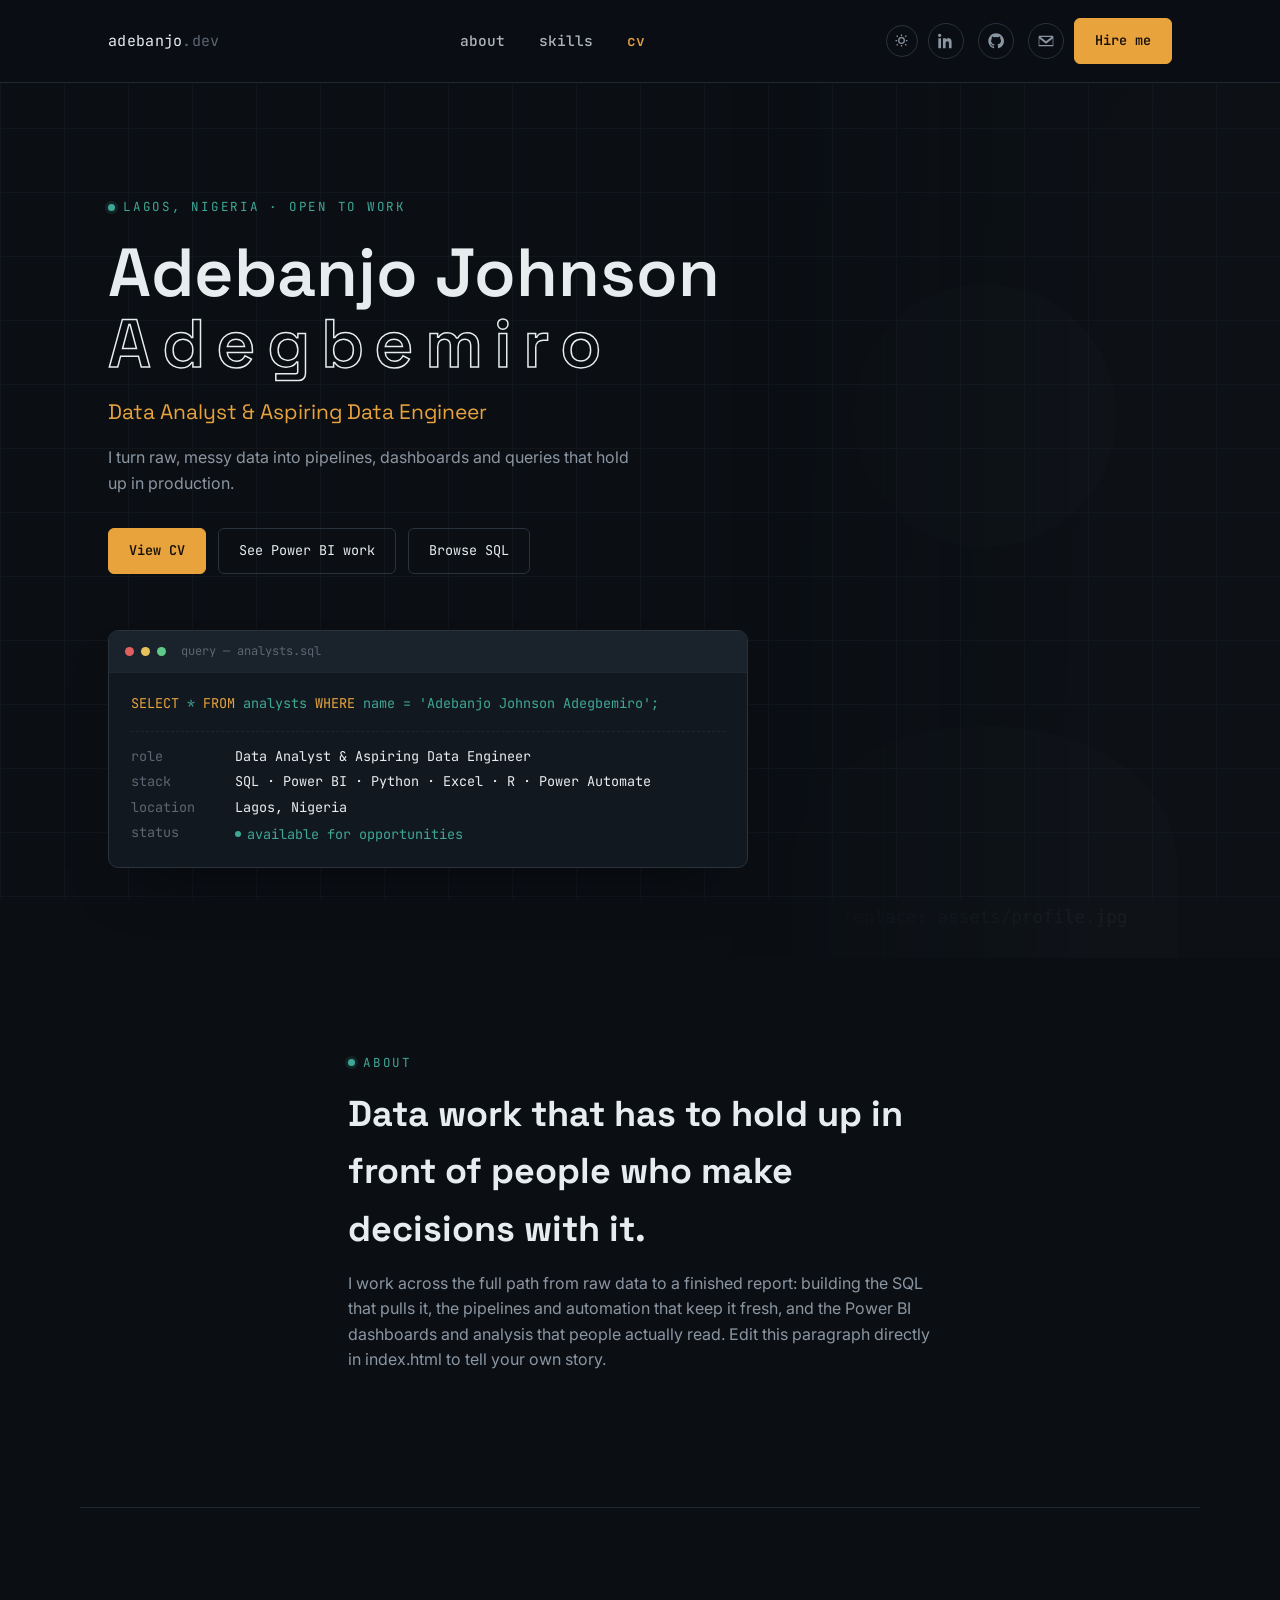
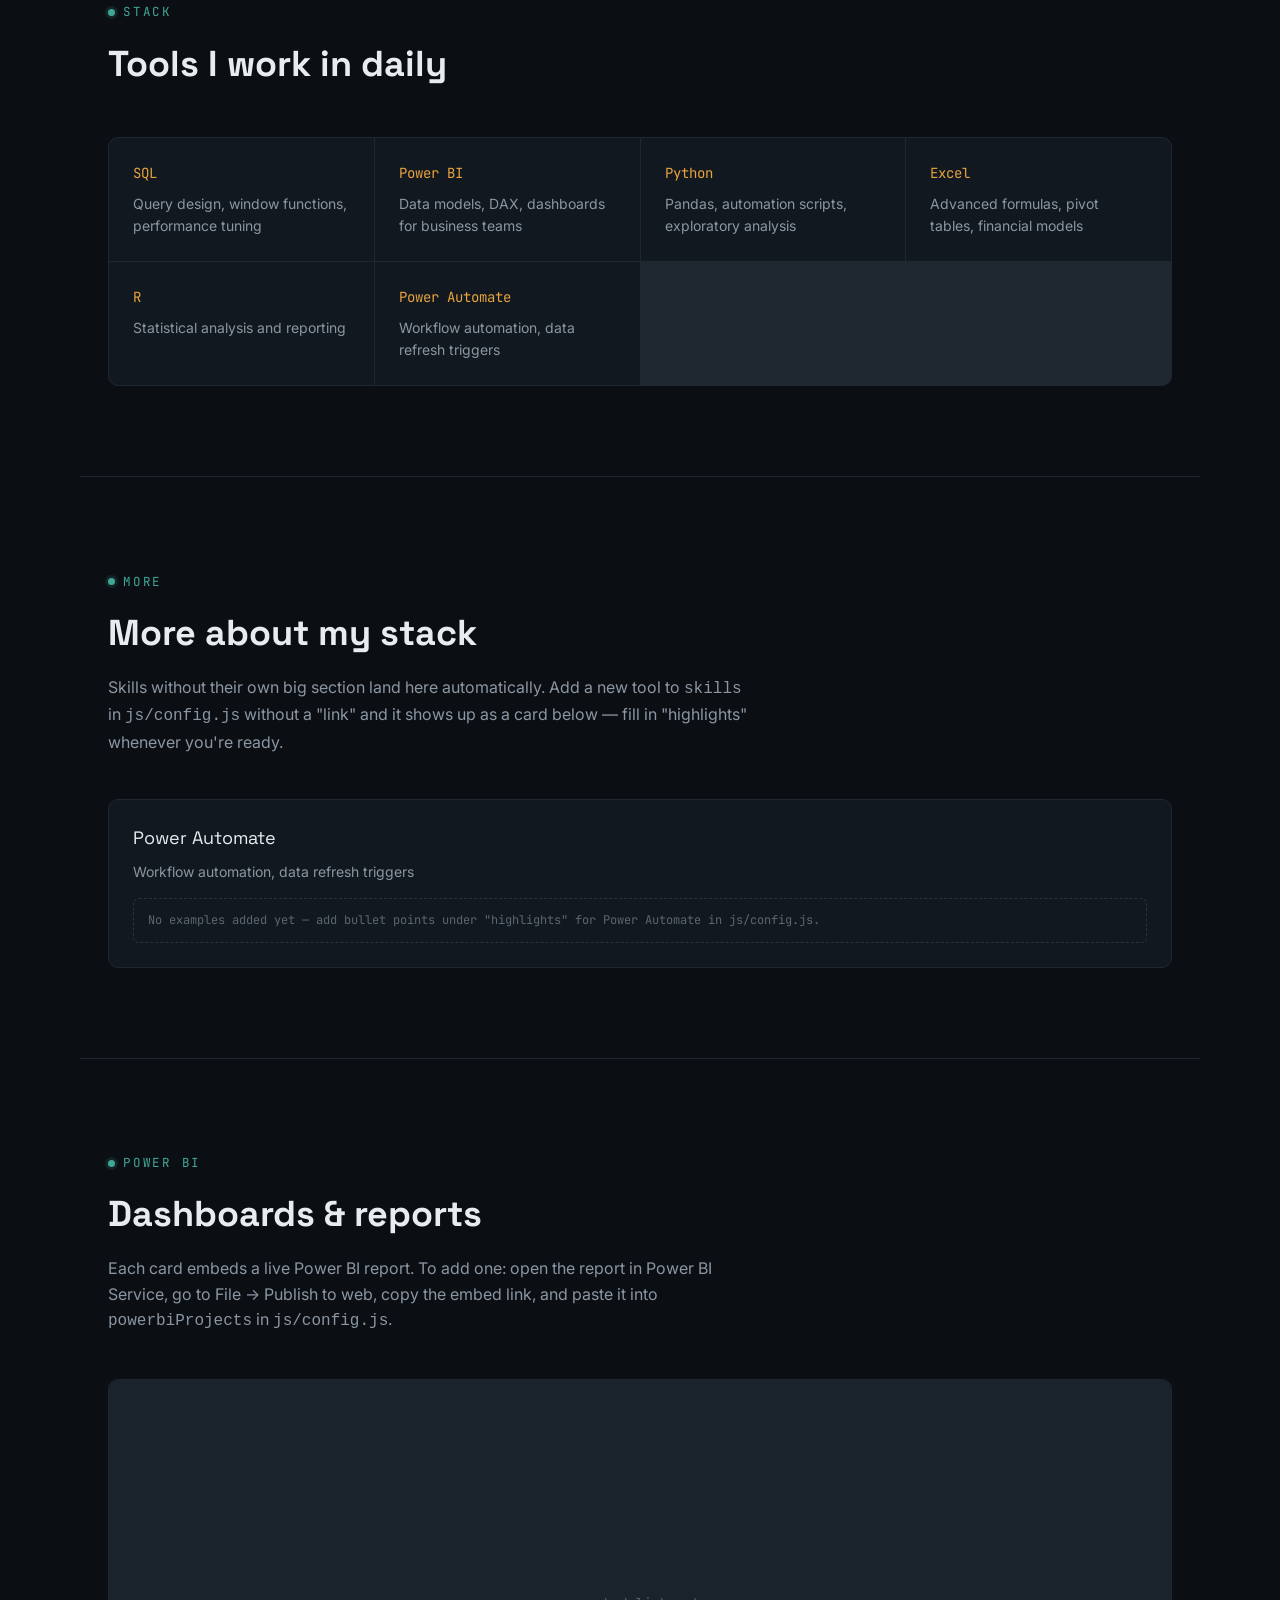
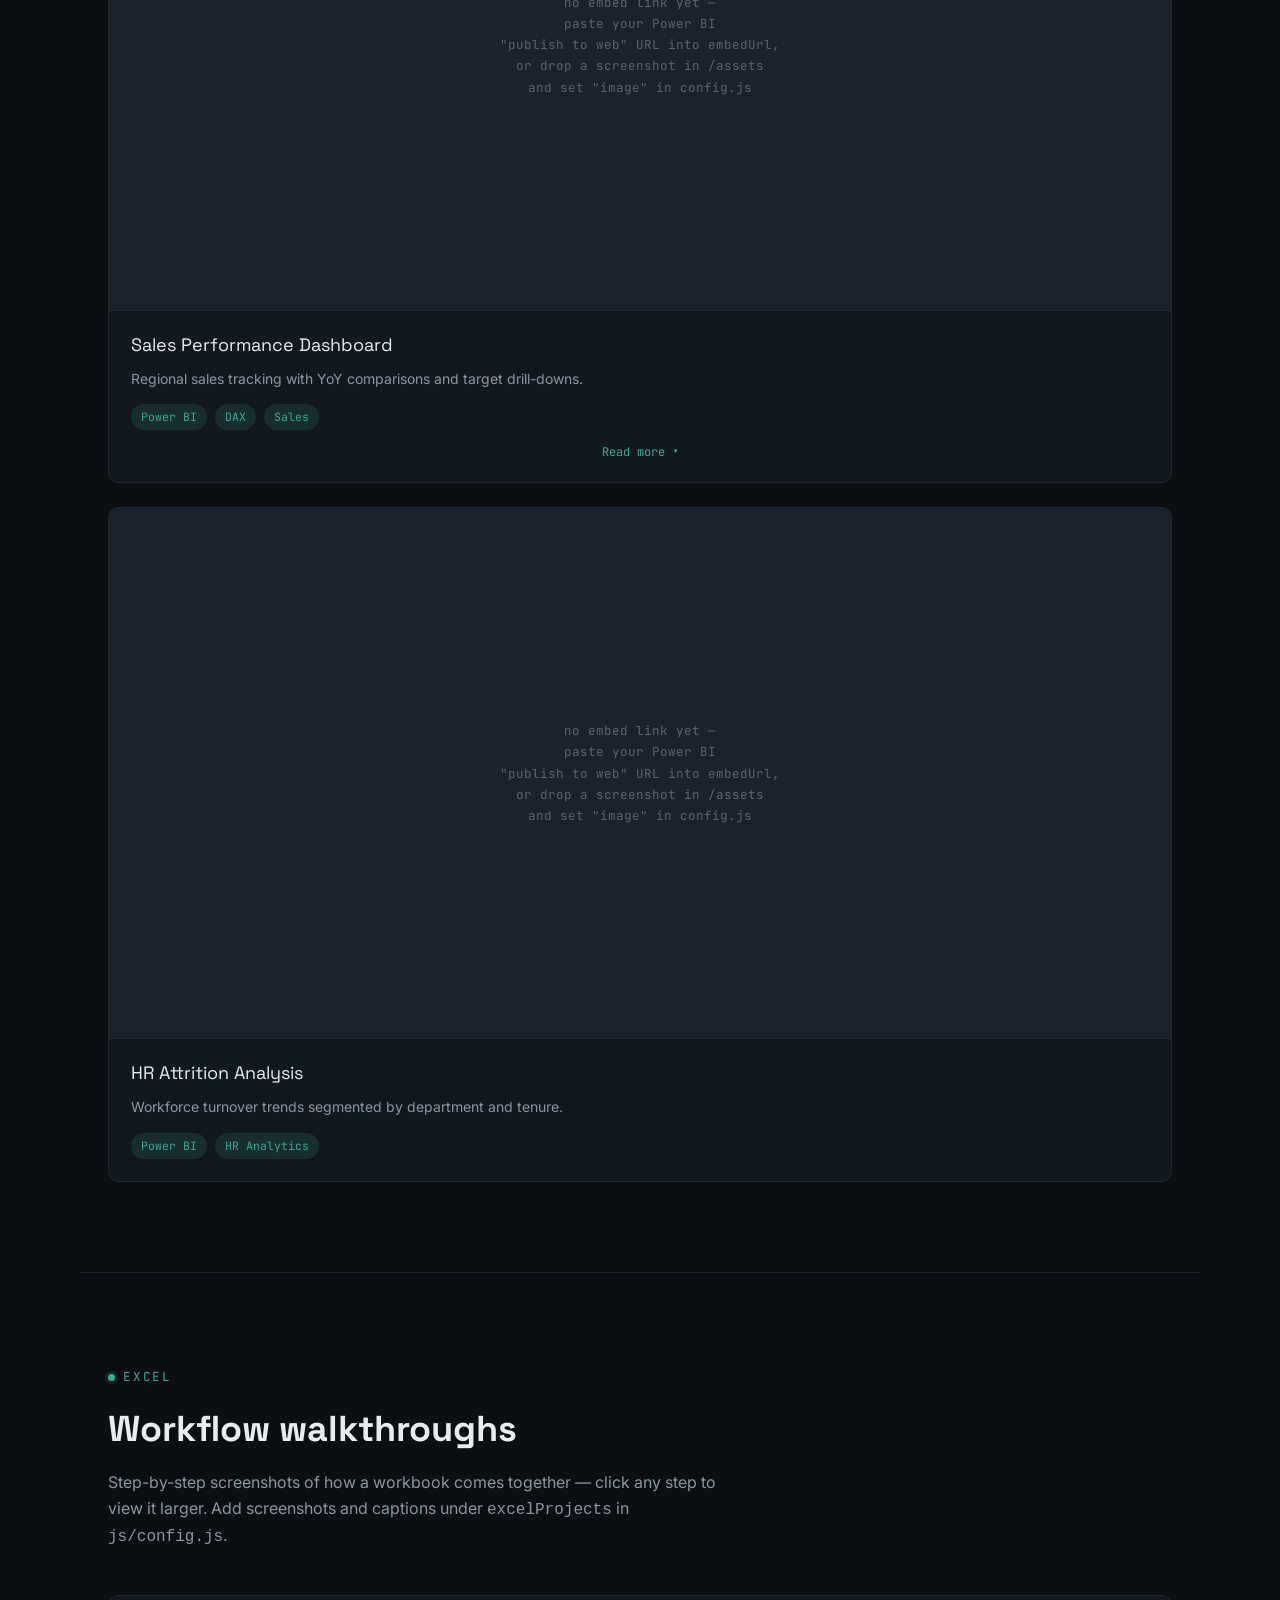
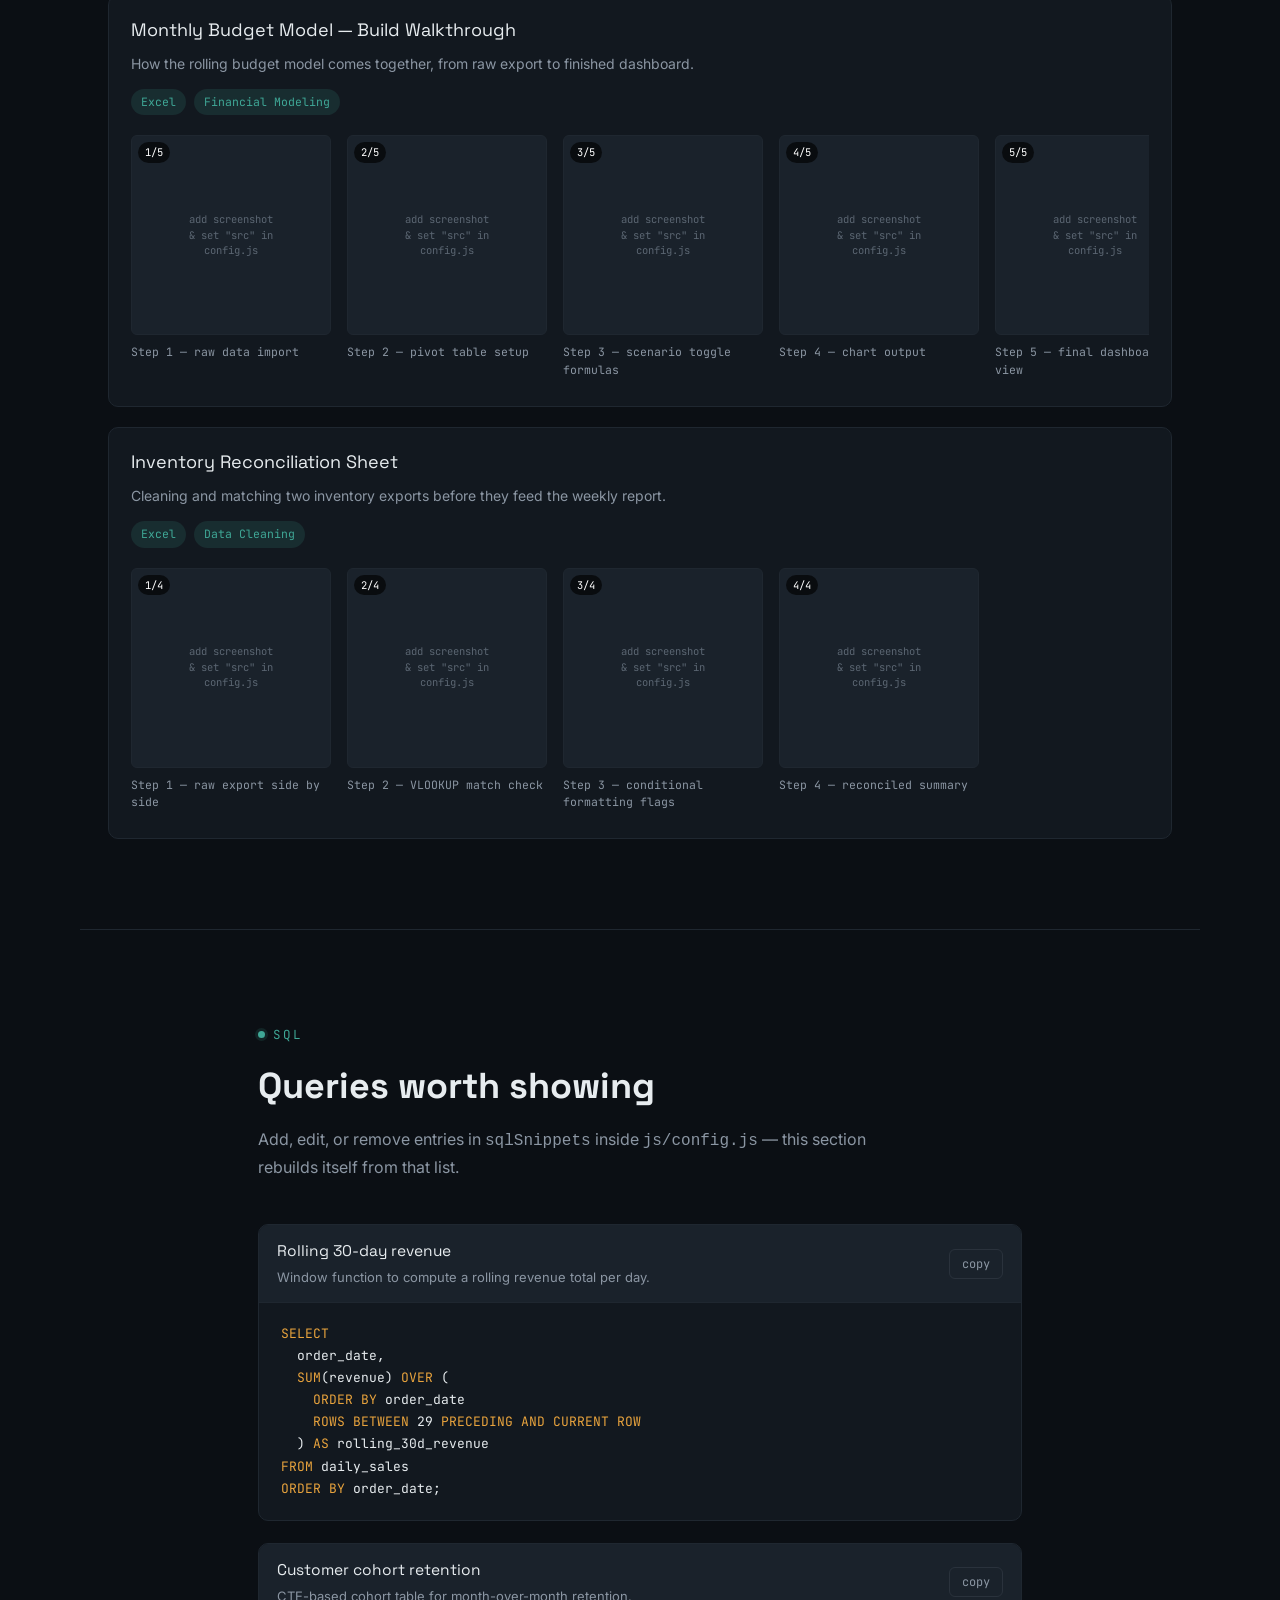
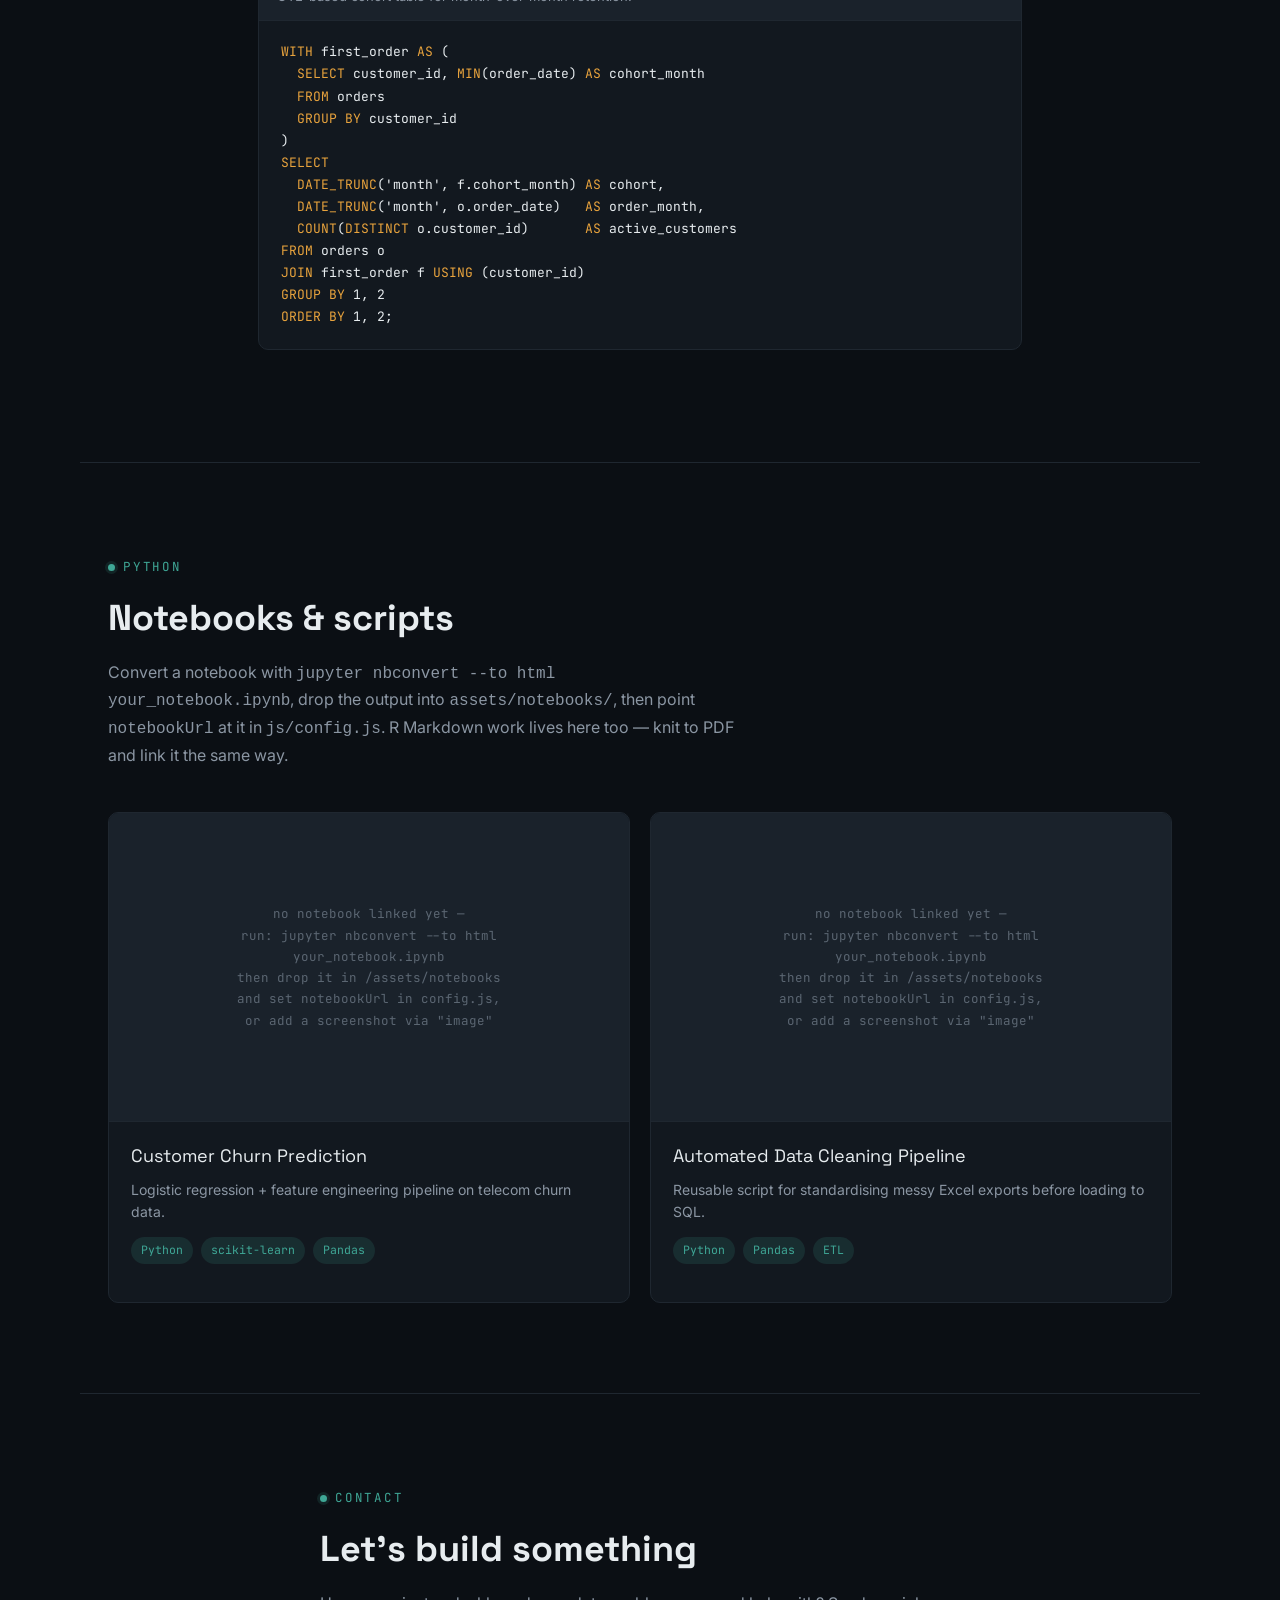
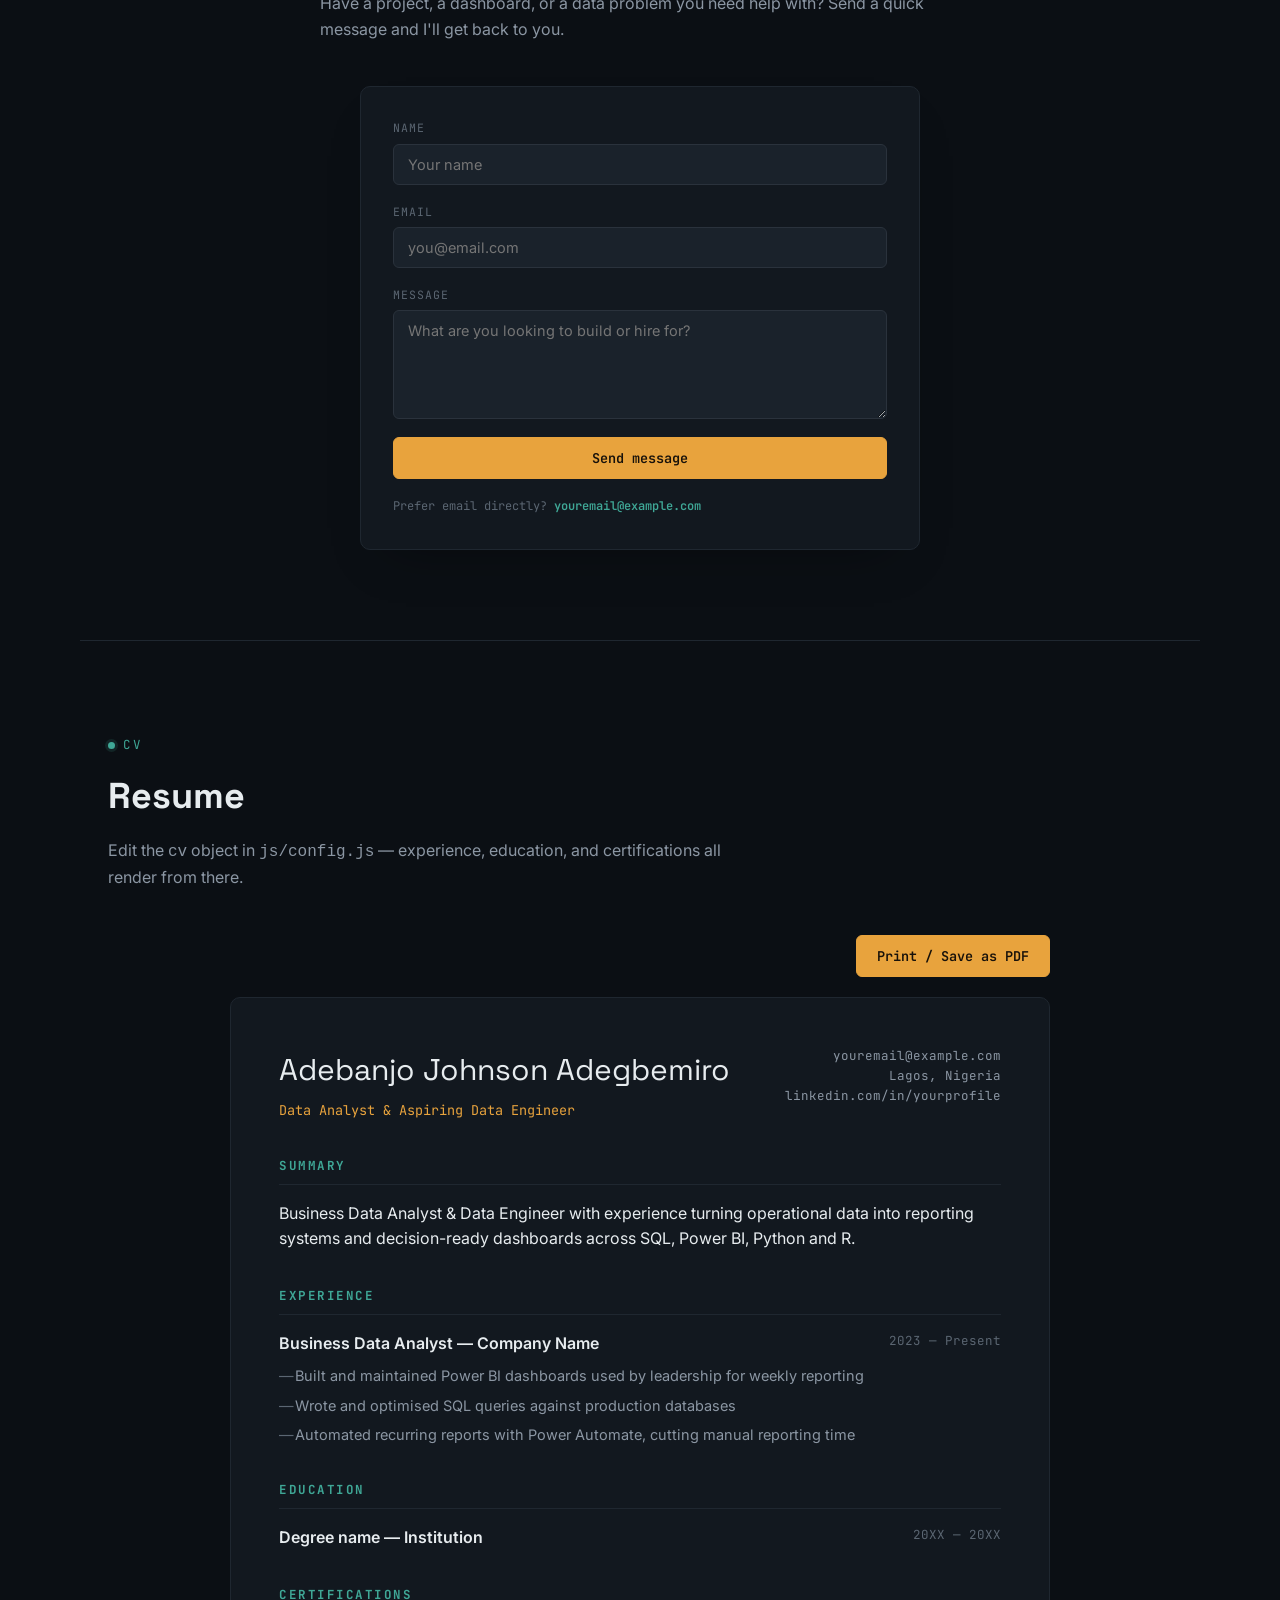
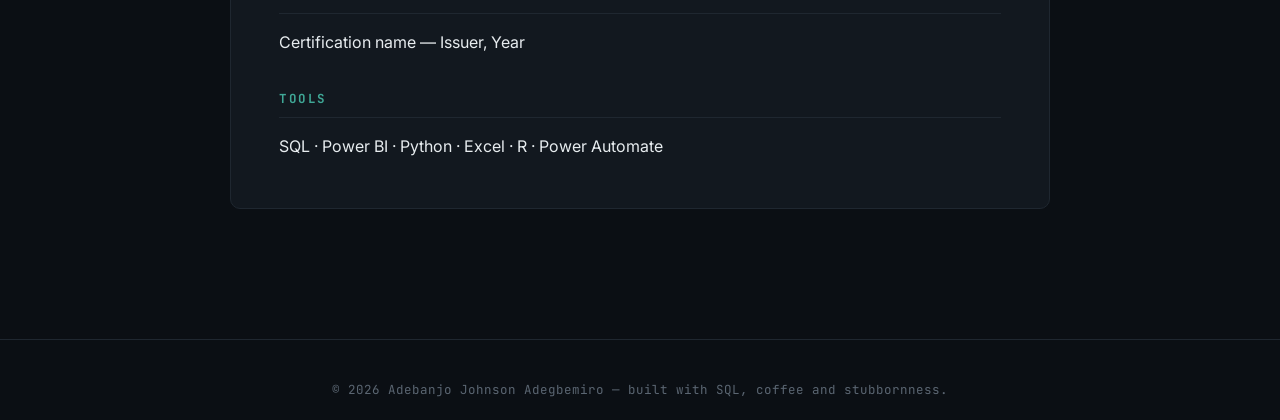
==== index.html @ d15e7c33 "Add files via upload Portfolio files for Adebanjo Johnson Adegbemiro" ====
<!DOCTYPE html>
<html lang="en">
<head>
<meta charset="UTF-8">
<meta name="viewport" content="width=device-width, initial-scale=1.0">
<title>Adebanjo Johnson Adegbemiro — Business Data Analyst & Data Engineer</title>
<link rel="icon" href="assets/favicon.svg" type="image/svg+xml">
<link rel="preconnect" href="https://fonts.googleapis.com">
<link href="https://fonts.googleapis.com/css2?family=Space+Grotesk:wght@500;600;700&family=Inter:wght@400;500;600&family=JetBrains+Mono:wght@400;500&display=swap" rel="stylesheet">
<link rel="stylesheet" href="css/style.css">
<link rel="stylesheet" href="css/print.css">
</head>
<body>

<span id="top"></span>
<header id="site-header" class="site-header"></header>

<section class="hero" id="hero-mount"></section>

<section class="section no-print" id="about">
  <div class="container section-head reveal">
    <span class="eyebrow">about</span>
    <h2 class="section-title">Data work that has to hold up in front of people who make decisions with it.</h2>
    <p class="section-desc">
      I work across the full path from raw data to a finished report: building the SQL that pulls it,
      the pipelines and automation that keep it fresh, and the Power BI dashboards and analysis
      that people actually read. Edit this paragraph directly in index.html to tell your own story.
    </p>
  </div>
</section>

<hr class="divider container no-print">

<section class="section no-print" id="skills">
  <div class="container">
    <div class="section-head reveal">
      <span class="eyebrow">stack</span>
      <h2 class="section-title">Tools I work in daily</h2>
    </div>
    <div class="skills-grid" id="skills-mount"></div>
  </div>
</section>

<hr class="divider container no-print">

<section class="section no-print" id="more-skills">
  <div class="container">
    <div class="section-head reveal">
      <span class="eyebrow">more</span>
      <h2 class="section-title">More about my stack</h2>
      <p class="section-desc">
        Skills without their own big section land here automatically. Add a new tool to
        <code>skills</code> in <code>js/config.js</code> without a "link" and it shows up as a card
        below — fill in "highlights" whenever you're ready.
      </p>
    </div>
    <div class="skill-detail-grid" id="more-skills-mount"></div>
  </div>
</section>

<hr class="divider container no-print">

<section class="section no-print" id="powerbi">
  <div class="container">
    <div class="section-head reveal">
      <span class="eyebrow">power bi</span>
      <h2 class="section-title">Dashboards &amp; reports</h2>
      <p class="section-desc">
        Each card embeds a live Power BI report. To add one: open the report in Power BI Service,
        go to File → Publish to web, copy the embed link, and paste it into <code>powerbiProjects</code>
        in <code>js/config.js</code>.
      </p>
    </div>
    <div class="stack-grid" id="powerbi-mount"></div>
  </div>
</section>

<hr class="divider container no-print">

<section class="section no-print" id="excel">
  <div class="container">
    <div class="section-head reveal">
      <span class="eyebrow">excel</span>
      <h2 class="section-title">Workflow walkthroughs</h2>
      <p class="section-desc">
        Step-by-step screenshots of how a workbook comes together — click any step to view it larger.
        Add screenshots and captions under <code>excelProjects</code> in <code>js/config.js</code>.
      </p>
    </div>
    <div class="workflow-list" id="excel-mount"></div>
  </div>
</section>

<hr class="divider container no-print">

<section class="section no-print" id="sql">
  <div class="container" style="max-width:820px">
    <div class="section-head reveal">
      <span class="eyebrow">sql</span>
      <h2 class="section-title">Queries worth showing</h2>
      <p class="section-desc">
        Add, edit, or remove entries in <code>sqlSnippets</code> inside <code>js/config.js</code> —
        this section rebuilds itself from that list.
      </p>
    </div>
    <div id="sql-mount"></div>
  </div>
</section>

<hr class="divider container no-print">

<section class="section no-print" id="python">
  <div class="container">
    <div class="section-head reveal">
      <span class="eyebrow">python</span>
      <h2 class="section-title">Notebooks &amp; scripts</h2>
      <p class="section-desc">
        Convert a notebook with <code>jupyter nbconvert --to html your_notebook.ipynb</code>, drop the
        output into <code>assets/notebooks/</code>, then point <code>notebookUrl</code> at it in
        <code>js/config.js</code>. R Markdown work lives here too — knit to PDF and link it the same way.
      </p>
    </div>
    <div class="card-grid" id="python-mount"></div>
  </div>
</section>

<hr class="divider container no-print">

<section class="section no-print" id="contact">
  <div class="container">
    <div class="section-head reveal">
      <span class="eyebrow">contact</span>
      <h2 class="section-title" id="contact-heading"></h2>
      <p class="section-desc" id="contact-blurb"></p>
    </div>
    <form class="contact-card reveal" id="contact-form">
      <div class="contact-field">
        <label for="cf-name">Name</label>
        <input id="cf-name" name="name" type="text" placeholder="Your name" required>
      </div>
      <div class="contact-field">
        <label for="cf-email">Email</label>
        <input id="cf-email" name="email" type="email" placeholder="you@email.com" required>
      </div>
      <div class="contact-field">
        <label for="cf-message">Message</label>
        <textarea id="cf-message" name="message" rows="5" placeholder="What are you looking to build or hire for?" required></textarea>
      </div>
      <button type="submit" class="btn btn-primary">Send message</button>
      <p class="contact-note" id="contact-note"></p>
    </form>
  </div>
</section>

<hr class="divider container no-print">

<section class="section" id="cv">
  <div class="container">
    <div class="section-head reveal no-print">
      <span class="eyebrow">cv</span>
      <h2 class="section-title">Resume</h2>
      <p class="section-desc">
        Edit the <code>cv</code> object in <code>js/config.js</code> — experience, education, and
        certifications all render from there.
      </p>
    </div>
    <div class="print-bar no-print">
      <button class="btn btn-primary" onclick="window.print()">Print / Save as PDF</button>
    </div>
    <div class="cv-sheet" id="cv-mount"></div>
  </div>
</section>

<footer id="site-footer" class="site-footer"></footer>

<div class="lightbox" id="lightbox">
  <button class="lightbox-btn lightbox-close" id="lightbox-close" aria-label="Close">✕</button>
  <img id="lightbox-img" src="" alt="">
  <iframe id="lightbox-frame" title="Enlarged view"></iframe>
  <p class="lightbox-caption" id="lightbox-caption"></p>
  <div class="lightbox-controls" id="lightbox-controls">
    <button class="lightbox-btn" id="lightbox-prev" aria-label="Previous">‹</button>
    <button class="lightbox-btn" id="lightbox-next" aria-label="Next">›</button>
  </div>
</div>

<script src="js/config.js"></script>
<script src="js/main.js"></script>
</body>
</html>
---- css/style.css ----
/* ==========================================================
   DESIGN TOKENS — dark terminal / query console theme
   ========================================================== */
:root {
  --bg:            #0B0F14;
  --bg-panel:      #12181F;
  --bg-panel-2:    #1A222B;
  --border:        #2A323C;
  --border-soft:   #1F2730;

  --text:          #E7ECEF;
  --text-muted:    #8B96A3;
  --text-dim:      #5B6672;

  --amber:         #E8A33D;
  --amber-dim:     rgba(232, 163, 61, 0.14);
  --teal:          #3FA796;
  --teal-dim:      rgba(63, 167, 150, 0.14);

  --header-bg:         rgba(11, 15, 20, 0.85);
  --hero-photo-opacity: 0.16;
  --grid-opacity:       0.35;
  --on-amber:           #17110A;

  --font-display:  'Space Grotesk', 'Inter', sans-serif;
  --font-body:     'Inter', sans-serif;
  --font-mono:     'JetBrains Mono', ui-monospace, monospace;

  --radius:        10px;
  --radius-sm:     6px;
  --max-width:     1120px;
}

/* light variant — toggled via the nav sun/moon button */
:root[data-theme="light"] {
  --bg:            #F7F5F0;
  --bg-panel:      #FFFFFF;
  --bg-panel-2:    #EDE9E0;
  --border:        #DED8C9;
  --border-soft:   #E9E4D7;

  --text:          #1B1F24;
  --text-muted:    #5B6672;
  --text-dim:      #8B93A0;

  --amber:         #B4711A;
  --amber-dim:     rgba(180, 113, 26, 0.12);
  --teal:          #1E7566;
  --teal-dim:      rgba(30, 117, 102, 0.12);

  --header-bg:         rgba(247, 245, 240, 0.88);
  --hero-photo-opacity: 0.10;
  --grid-opacity:       0.55;
  --on-amber:           #FFFFFF;
}

/* ==========================================================
   RESET / BASE
   ========================================================== */
* { box-sizing: border-box; margin: 0; padding: 0; }
html { scroll-behavior: smooth; }

body {
  background: var(--bg);
  color: var(--text);
  font-family: var(--font-body);
  font-size: 16px;
  line-height: 1.6;
  -webkit-font-smoothing: antialiased;
  transition: background 0.2s ease, color 0.2s ease;
}

/* grid texture across the page */
body::before {
  content: "";
  position: fixed;
  inset: 0;
  background-image:
    linear-gradient(var(--border-soft) 1px, transparent 1px),
    linear-gradient(90deg, var(--border-soft) 1px, transparent 1px);
  background-size: 64px 64px;
  opacity: var(--grid-opacity);
  pointer-events: none;
  z-index: 0;
  transition: opacity 0.2s ease;
}

a { color: inherit; text-decoration: none; }
img { max-width: 100%; display: block; }
ul { list-style: none; }

.container {
  max-width: var(--max-width);
  margin: 0 auto;
  padding: 0 28px;
  position: relative;
  z-index: 1;
}

:focus-visible { outline: 2px solid var(--amber); outline-offset: 3px; }

@media (prefers-reduced-motion: reduce) {
  *, *::before, *::after { animation: none !important; transition: none !important; }
  html { scroll-behavior: auto; }
}

/* ==========================================================
   EYEBROW / LABELS
   ========================================================== */
.eyebrow {
  font-family: var(--font-mono);
  font-size: 12.5px;
  letter-spacing: 0.14em;
  text-transform: uppercase;
  color: var(--teal);
  display: inline-flex;
  align-items: center;
  gap: 8px;
}
.eyebrow::before {
  content: "";
  width: 7px; height: 7px;
  border-radius: 50%;
  background: var(--teal);
  box-shadow: 0 0 0 3px var(--teal-dim);
}

/* ==========================================================
   NAV
   ========================================================== */
.site-header {
  position: sticky;
  top: 0;
  z-index: 50;
  background: var(--header-bg);
  backdrop-filter: blur(10px);
  border-bottom: 1px solid var(--border-soft);
  transition: background 0.2s ease, border-color 0.2s ease;
}

.nav {
  display: flex;
  align-items: center;
  justify-content: space-between;
  gap: 16px;
  padding: 18px 28px;
}

.nav-logo {
  font-family: var(--font-mono);
  font-size: 15px;
  color: var(--text);
  letter-spacing: 0.02em;
}
.nav-logo .dim { color: var(--text-dim); }

.nav-center { display: flex; align-items: center; }
.nav-links { display: flex; gap: 6px; align-items: center; }

.nav-links a {
  font-family: var(--font-mono);
  font-weight: 500;
  font-size: 14.5px;
  color: var(--text);
  opacity: 0.75;
  padding: 8px 14px;
  border-radius: var(--radius-sm);
  transition: color 0.15s ease, background 0.15s ease, opacity 0.15s ease;
}
.nav-links a:hover { opacity: 1; background: var(--bg-panel-2); }
.nav-links a.active { color: var(--amber); opacity: 1; }

.nav-right { display: flex; align-items: center; gap: 10px; }

.theme-toggle {
  width: 32px; height: 32px;
  display: flex; align-items: center; justify-content: center;
  border: 1px solid var(--border);
  border-radius: 50%;
  background: none;
  color: var(--text-muted);
  cursor: pointer;
  transition: color 0.15s ease, border-color 0.15s ease;
}
.theme-toggle:hover { color: var(--amber); border-color: var(--amber); }
.theme-toggle svg { width: 15px; height: 15px; }

.nav-hire { padding: 9px 16px; font-size: 12.5px; }

.nav-toggle {
  display: none;
  background: none;
  border: 1px solid var(--border);
  border-radius: var(--radius-sm);
  color: var(--text);
  padding: 8px 10px;
  font-family: var(--font-mono);
}

@media (max-width: 760px) {
  .nav-toggle { display: block; }
  .nav-center {
    position: absolute;
    top: 100%;
    left: 0; right: 0;
    background: var(--bg-panel);
    border-bottom: 1px solid var(--border-soft);
    flex-direction: column;
    align-items: stretch;
    padding: 8px;
    display: none;
  }
  .nav-center.open { display: flex; }
  .nav-links { flex-direction: column; align-items: stretch; }
  .nav-links a { padding: 12px 14px; }
}

/* ==========================================================
   BUTTONS
   ========================================================== */
.btn {
  font-family: var(--font-mono);
  font-size: 13.5px;
  display: inline-flex;
  align-items: center;
  gap: 8px;
  padding: 11px 20px;
  border-radius: var(--radius-sm);
  border: 1px solid var(--border);
  color: var(--text);
  transition: border-color 0.15s ease, transform 0.15s ease, background 0.15s ease;
}
.btn:hover { border-color: var(--amber); transform: translateY(-1px); }

.btn-primary {
  background: var(--amber);
  color: var(--on-amber);
  border-color: var(--amber);
  font-weight: 600;
}
.btn-primary:hover { filter: brightness(1.08); }

/* ==========================================================
   HERO
   ========================================================== */
.hero { position: relative; padding: 110px 0 90px; overflow: hidden; }

.hero-bg-photo {
  position: absolute;
  top: 0; right: 0; bottom: 0;
  width: 46%;
  min-width: 320px;
  background-size: cover;
  background-position: center top;
  opacity: var(--hero-photo-opacity);
  filter: grayscale(60%);
  mask-image: linear-gradient(to left, black 30%, transparent 95%);
  -webkit-mask-image: linear-gradient(to left, black 30%, transparent 95%);
  z-index: 0;
  transition: opacity 0.2s ease;
}

.hero-inner { position: relative; z-index: 1; }

.hero-name { font-family: var(--font-display); font-weight: 600; line-height: 0.98; margin-top: 22px; }
.hero-name .given { display: block; font-size: clamp(38px, 6.2vw, 68px); color: var(--text); }
.hero-name .family {
  display: block;
  font-size: clamp(38px, 6.2vw, 68px);
  letter-spacing: 0.16em;
  color: transparent;
  -webkit-text-stroke: 1.5px var(--text);
  margin-top: 4px;
}

.hero-role { margin-top: 18px; font-size: clamp(17px, 2vw, 21px); color: var(--amber); font-family: var(--font-display); }
.hero-tagline { margin-top: 16px; max-width: 540px; color: var(--text-muted); font-size: 16px; }
.hero-actions { margin-top: 32px; display: flex; gap: 12px; flex-wrap: wrap; }

/* ---- signature element: query console ---- */
.console {
  margin-top: 56px;
  max-width: 640px;
  background: #12181F;
  border: 1px solid #2A323C;
  border-radius: var(--radius);
  overflow: hidden;
  box-shadow: 0 30px 60px -30px rgba(0,0,0,0.6);
}
.console-bar {
  display: flex; align-items: center; gap: 7px;
  padding: 11px 16px;
  background: #1A222B;
  border-bottom: 1px solid #1F2730;
}
.console-dot { width: 9px; height: 9px; border-radius: 50%; background: #2A323C; }
.console-title { margin-left: 8px; font-family: var(--font-mono); font-size: 12px; color: #5B6672; }
.console-body { padding: 20px 22px 22px; font-family: var(--font-mono); font-size: 13.5px; }
.console-query { color: #3FA796; }
.console-query .kw { color: #E8A33D; }
.console-row {
  display: grid; grid-template-columns: 90px 1fr; gap: 4px 14px;
  margin-top: 16px; padding-top: 14px; border-top: 1px dashed #1F2730;
}
.console-row dt { color: #5B6672; }
.console-row dd { color: #E7ECEF; }
.status-tag { display: inline-flex; align-items: center; gap: 6px; color: #3FA796; }
.status-tag::before { content: ""; width: 6px; height: 6px; border-radius: 50%; background: #3FA796; }

/* ==========================================================
   SECTIONS
   ========================================================== */
.section { padding: 90px 0; scroll-margin-top: 84px; }
.section-head { margin-bottom: 44px; max-width: 640px; }
.section-title { font-family: var(--font-display); font-size: clamp(26px, 3.4vw, 36px); margin-top: 12px; }
.section-desc { color: var(--text-muted); margin-top: 12px; }
.divider { border: none; border-top: 1px solid var(--border-soft); }

/* ==========================================================
   SKILLS GRID
   ========================================================== */
.skills-grid {
  display: grid;
  grid-template-columns: repeat(auto-fit, minmax(240px, 1fr));
  gap: 1px;
  background: var(--border-soft);
  border: 1px solid var(--border-soft);
  border-radius: var(--radius);
  overflow: hidden;
}
.skill-cell { display: block; background: var(--bg-panel); padding: 24px; transition: background 0.15s ease; }
a.skill-cell { cursor: pointer; }
.skill-cell:hover { background: var(--bg-panel-2); }
.skill-name { font-family: var(--font-mono); color: var(--amber); font-size: 14px; }
.skill-detail { margin-top: 8px; color: var(--text-muted); font-size: 14px; }

/* ==========================================================
   MORE ABOUT MY STACK (auto-generated skill cards)
   ========================================================== */
.skill-detail-grid { display: grid; grid-template-columns: repeat(auto-fit, minmax(280px, 1fr)); gap: 20px; }
.skill-detail-card {
  background: var(--bg-panel);
  border: 1px solid var(--border-soft);
  border-radius: var(--radius);
  padding: 24px;
  scroll-margin-top: 84px;
}
.skill-highlights { margin-top: 14px; }
.skill-highlights li {
  position: relative;
  padding-left: 16px;
  color: var(--text-muted);
  font-size: 14px;
  margin-top: 8px;
}
.skill-highlights li::before { content: "—"; position: absolute; left: 0; color: var(--text-dim); }
.skill-empty-note {
  margin-top: 14px;
  font-family: var(--font-mono);
  font-size: 12px;
  color: var(--text-dim);
  border: 1px dashed var(--border);
  border-radius: var(--radius-sm);
  padding: 12px 14px;
}

/* ==========================================================
   CARDS (Power BI / Python projects)
   ========================================================== */
.card-grid { display: grid; grid-template-columns: repeat(auto-fit, minmax(320px, 1fr)); gap: 20px; }
.card { background: var(--bg-panel); border: 1px solid var(--border-soft); border-radius: var(--radius); overflow: hidden; display: flex; flex-direction: column; }
.card-embed {
  position: relative;
  aspect-ratio: 16 / 9.5;
  background: var(--bg-panel-2);
  border-bottom: 1px solid var(--border-soft);
  display: flex; align-items: center; justify-content: center;
  overflow: hidden;
}
.card-embed.square { aspect-ratio: 1 / 1; }
.card-embed iframe { width: 100%; height: 100%; border: 0; }
.card-embed img { width: 100%; height: 100%; object-fit: cover; }
.card-embed-placeholder { text-align: center; color: var(--text-dim); font-family: var(--font-mono); font-size: 12.5px; padding: 20px; line-height: 1.7; }
.card-body { padding: 20px 22px 22px; flex: 1; display: flex; flex-direction: column; }
.card-title { font-family: var(--font-display); font-size: 18px; }
.card-desc { color: var(--text-muted); font-size: 14px; margin-top: 8px; flex: 1; }
.tag-row { display: flex; flex-wrap: wrap; gap: 8px; margin-top: 14px; }
.tag { font-family: var(--font-mono); font-size: 11.5px; color: var(--teal); background: var(--teal-dim); padding: 4px 10px; border-radius: 100px; }
.card-links { display: flex; gap: 10px; margin-top: 16px; }
.card-links a { font-family: var(--font-mono); font-size: 12.5px; color: var(--text-muted); border: 1px solid var(--border); padding: 7px 12px; border-radius: var(--radius-sm); }
.card-links a:hover { color: var(--amber); border-color: var(--amber); }

.details-toggle {
  margin-top: 14px;
  font-family: var(--font-mono);
  font-size: 12px;
  color: var(--teal);
  background: none;
  border: none;
  cursor: pointer;
  padding: 0;
}
.details-toggle:hover { color: var(--amber); }
.project-details { margin-top: 12px; border-top: 1px dashed var(--border-soft); padding-top: 12px; }
.project-details li {
  position: relative;
  padding-left: 16px;
  color: var(--text-muted);
  font-size: 14px;
  margin-top: 8px;
}
.project-details li::before { content: "—"; position: absolute; left: 0; color: var(--text-dim); }

/* ==========================================================
   CODE SNIPPET CARDS (SQL section)
   ========================================================== */
.snippet { background: var(--bg-panel); border: 1px solid var(--border-soft); border-radius: var(--radius); margin-bottom: 22px; overflow: hidden; }
.snippet-head { display: flex; align-items: center; justify-content: space-between; padding: 14px 18px; border-bottom: 1px solid var(--border-soft); background: var(--bg-panel-2); }
.snippet-title { font-family: var(--font-display); font-size: 15.5px; }
.snippet-desc { color: var(--text-muted); font-size: 13px; margin-top: 3px; }
.copy-btn { font-family: var(--font-mono); font-size: 12px; color: var(--text-muted); border: 1px solid var(--border); background: none; padding: 6px 12px; border-radius: var(--radius-sm); cursor: pointer; white-space: nowrap; }
.copy-btn:hover { color: var(--amber); border-color: var(--amber); }
.snippet pre { margin: 0; padding: 20px 22px; overflow-x: auto; font-family: var(--font-mono); font-size: 13px; line-height: 1.7; color: var(--text); }
.snippet .tok-kw { color: var(--amber); }

/* ==========================================================
   STACKED FULL-WIDTH CARDS (Power BI)
   ========================================================== */
.stack-grid { display: flex; flex-direction: column; gap: 24px; }
.stack-grid .card-embed { aspect-ratio: 16 / 8; max-height: 620px; }

/* ==========================================================
   WORKFLOW STRIP (Excel)
   ========================================================== */
.workflow-list { display: flex; flex-direction: column; gap: 20px; }
.workflow-grid { display: flex; gap: 16px; margin-top: 20px; overflow-x: auto; padding-bottom: 6px; }
.workflow-item { flex: 0 0 200px; display: flex; flex-direction: column; gap: 8px; cursor: pointer; }
.workflow-step {
  position: relative;
  width: 100%;
  aspect-ratio: 1 / 1;
  border-radius: var(--radius-sm);
  overflow: hidden;
  border: 1px solid var(--border-soft);
  background: var(--bg-panel-2);
  transition: border-color 0.15s ease;
}
.workflow-item:hover .workflow-step { border-color: var(--amber); }
.workflow-step img { width: 100%; height: 100%; object-fit: cover; }
.workflow-step-placeholder {
  height: 100%;
  display: flex; align-items: center; justify-content: center;
  text-align: center;
  color: var(--text-dim);
  font-family: var(--font-mono);
  font-size: 10.5px;
  line-height: 1.5;
  padding: 10px;
}
.workflow-caption {
  font-family: var(--font-mono);
  font-size: 11.5px;
  color: var(--text-muted);
  line-height: 1.5;
}
.step-num {
  position: absolute;
  top: 6px; left: 6px;
  background: rgba(0,0,0,0.65);
  color: #fff;
  font-family: var(--font-mono);
  font-size: 10.5px;
  padding: 2px 7px;
  border-radius: 100px;
  z-index: 2;
}

/* ==========================================================
   LIGHTBOX
   ========================================================== */
.lightbox {
  position: fixed; inset: 0;
  background: rgba(5,7,9,0.9);
  display: none;
  align-items: center; justify-content: center;
  flex-direction: column; gap: 16px;
  z-index: 200;
  padding: 40px 20px;
}
.lightbox.open { display: flex; }
.lightbox img { max-width: 88vw; max-height: 66vh; border-radius: var(--radius); border: 1px solid var(--border-soft); }
.lightbox iframe {
  display: none;
  width: 90vw; height: 78vh;
  max-width: 1200px;
  border: 1px solid var(--border-soft);
  border-radius: var(--radius);
  background: var(--bg-panel);
}
.lightbox-caption { color: var(--text); font-family: var(--font-mono); font-size: 13px; text-align: center; max-width: 640px; }
.lightbox-controls { display: flex; align-items: center; gap: 20px; }
.lightbox-btn {
  width: 38px; height: 38px;
  border-radius: 50%;
  border: 1px solid var(--border);
  background: var(--bg-panel);
  color: var(--text);
  display: flex; align-items: center; justify-content: center;
  cursor: pointer;
  font-family: var(--font-mono);
  font-size: 15px;
}
.lightbox-btn:hover { border-color: var(--amber); color: var(--amber); }
.lightbox-close { position: absolute; top: 20px; right: 24px; }

.expand-btn {
  position: absolute;
  top: 12px; right: 12px;
  z-index: 3;
  width: 32px; height: 32px;
  border-radius: 50%;
  background: rgba(0,0,0,0.55);
  color: #fff;
  border: 1px solid rgba(255,255,255,0.25);
  display: flex; align-items: center; justify-content: center;
  cursor: pointer;
  font-size: 14px;
}
.expand-btn:hover { background: rgba(0,0,0,0.75); }

/* ==========================================================
   CONTACT / HIRE ME
   ========================================================== */
.contact-card {
  max-width: 560px;
  background: var(--bg-panel);
  border: 1px solid var(--border-soft);
  border-radius: var(--radius);
  padding: 32px;
  display: flex; flex-direction: column; gap: 18px;
  box-shadow: 0 24px 50px -28px rgba(0,0,0,0.4);
}
.contact-field { display: flex; flex-direction: column; gap: 6px; }
.contact-field label { font-family: var(--font-mono); font-size: 11.5px; letter-spacing: 0.08em; text-transform: uppercase; color: var(--text-dim); }
.contact-field input, .contact-field textarea {
  font-family: var(--font-body); font-size: 14.5px; color: var(--text);
  background: var(--bg-panel-2); border: 1px solid var(--border); border-radius: var(--radius-sm);
  padding: 11px 14px; resize: vertical;
}
.contact-field input:focus, .contact-field textarea:focus { outline: 2px solid var(--amber); outline-offset: 1px; border-color: var(--amber); }
.contact-card button[type="submit"] { justify-content: center; }
.contact-note { font-family: var(--font-mono); font-size: 12px; color: var(--text-dim); }
.contact-note a { color: var(--teal); font-weight: 600; }

#contact .container { text-align: center; }
#contact .section-head,
#contact .contact-card { margin-left: auto; margin-right: auto; text-align: left; }

/* ==========================================================
   FOOTER
   ========================================================== */
.site-footer { border-top: 1px solid var(--border-soft); padding: 40px 0; margin-top: 40px; }
.footer-row { display: flex; align-items: center; justify-content: center; flex-wrap: wrap; gap: 16px; }
.footer-note { color: var(--text-dim); font-family: var(--font-mono); font-size: 12.5px; }
.socials { display: flex; gap: 14px; }
.socials a {
  width: 36px; height: 36px; display: flex; align-items: center; justify-content: center;
  border: 1px solid var(--border); border-radius: 50%; color: var(--text-muted);
  transition: color 0.15s ease, border-color 0.15s ease;
}
.socials a:hover { color: var(--amber); border-color: var(--amber); }
.socials svg { width: 16px; height: 16px; }

/* ==========================================================
   CV
   ========================================================== */
.cv-sheet { background: var(--bg-panel); border: 1px solid var(--border-soft); border-radius: var(--radius); padding: 48px; max-width: 820px; margin: 0 auto; }
.cv-head { display: flex; justify-content: space-between; align-items: flex-start; gap: 20px; flex-wrap: wrap; }
.cv-name { font-family: var(--font-display); font-size: 30px; }
.cv-role { color: var(--amber); font-family: var(--font-mono); font-size: 13.5px; margin-top: 6px; }
.cv-contact { text-align: right; font-family: var(--font-mono); font-size: 12.5px; color: var(--text-muted); }
.cv-section { margin-top: 34px; }
.cv-section h3 {
  font-family: var(--font-mono); font-size: 12.5px; letter-spacing: 0.12em; text-transform: uppercase;
  color: var(--teal); border-bottom: 1px solid var(--border-soft); padding-bottom: 8px; margin-bottom: 16px;
}
.cv-entry { margin-bottom: 18px; }
.cv-entry-head { display: flex; justify-content: space-between; gap: 12px; flex-wrap: wrap; }
.cv-entry-role { font-weight: 600; }
.cv-entry-meta { color: var(--text-dim); font-family: var(--font-mono); font-size: 12.5px; }
.cv-entry ul { margin-top: 8px; }
.cv-entry li { position: relative; padding-left: 16px; color: var(--text-muted); font-size: 14.5px; margin-top: 6px; }
.cv-entry li::before { content: "—"; position: absolute; left: 0; color: var(--text-dim); }
.print-bar { max-width: 820px; margin: 0 auto 20px; display: flex; justify-content: flex-end; }

/* ==========================================================
   REVEAL ANIMATION
   ========================================================== */
.reveal { opacity: 0; transform: translateY(14px); transition: opacity 0.6s ease, transform 0.6s ease; }
.reveal.in { opacity: 1; transform: translateY(0); }
---- css/print.css ----
@media print {
  body::before { display: none; }
  .site-header, .site-footer, .print-bar, .page-hero .eyebrow ~ * , .no-print {
    display: none !important;
  }
  .page-hero { display: none !important; }
  body { background: #fff; color: #111; font-size: 12px; }
  .cv-sheet {
    border: none;
    padding: 0;
    max-width: 100%;
    background: #fff;
  }
  .cv-name { color: #111; }
  .cv-role { color: #333; }
  .cv-contact { color: #333; }
  .cv-section h3 { color: #333; border-color: #ccc; }
  .cv-entry-meta { color: #555; }
  .cv-entry li { color: #222; }
  .cv-entry li::before { color: #888; }
  a { color: #111; text-decoration: none; }
  @page { margin: 18mm; }
}
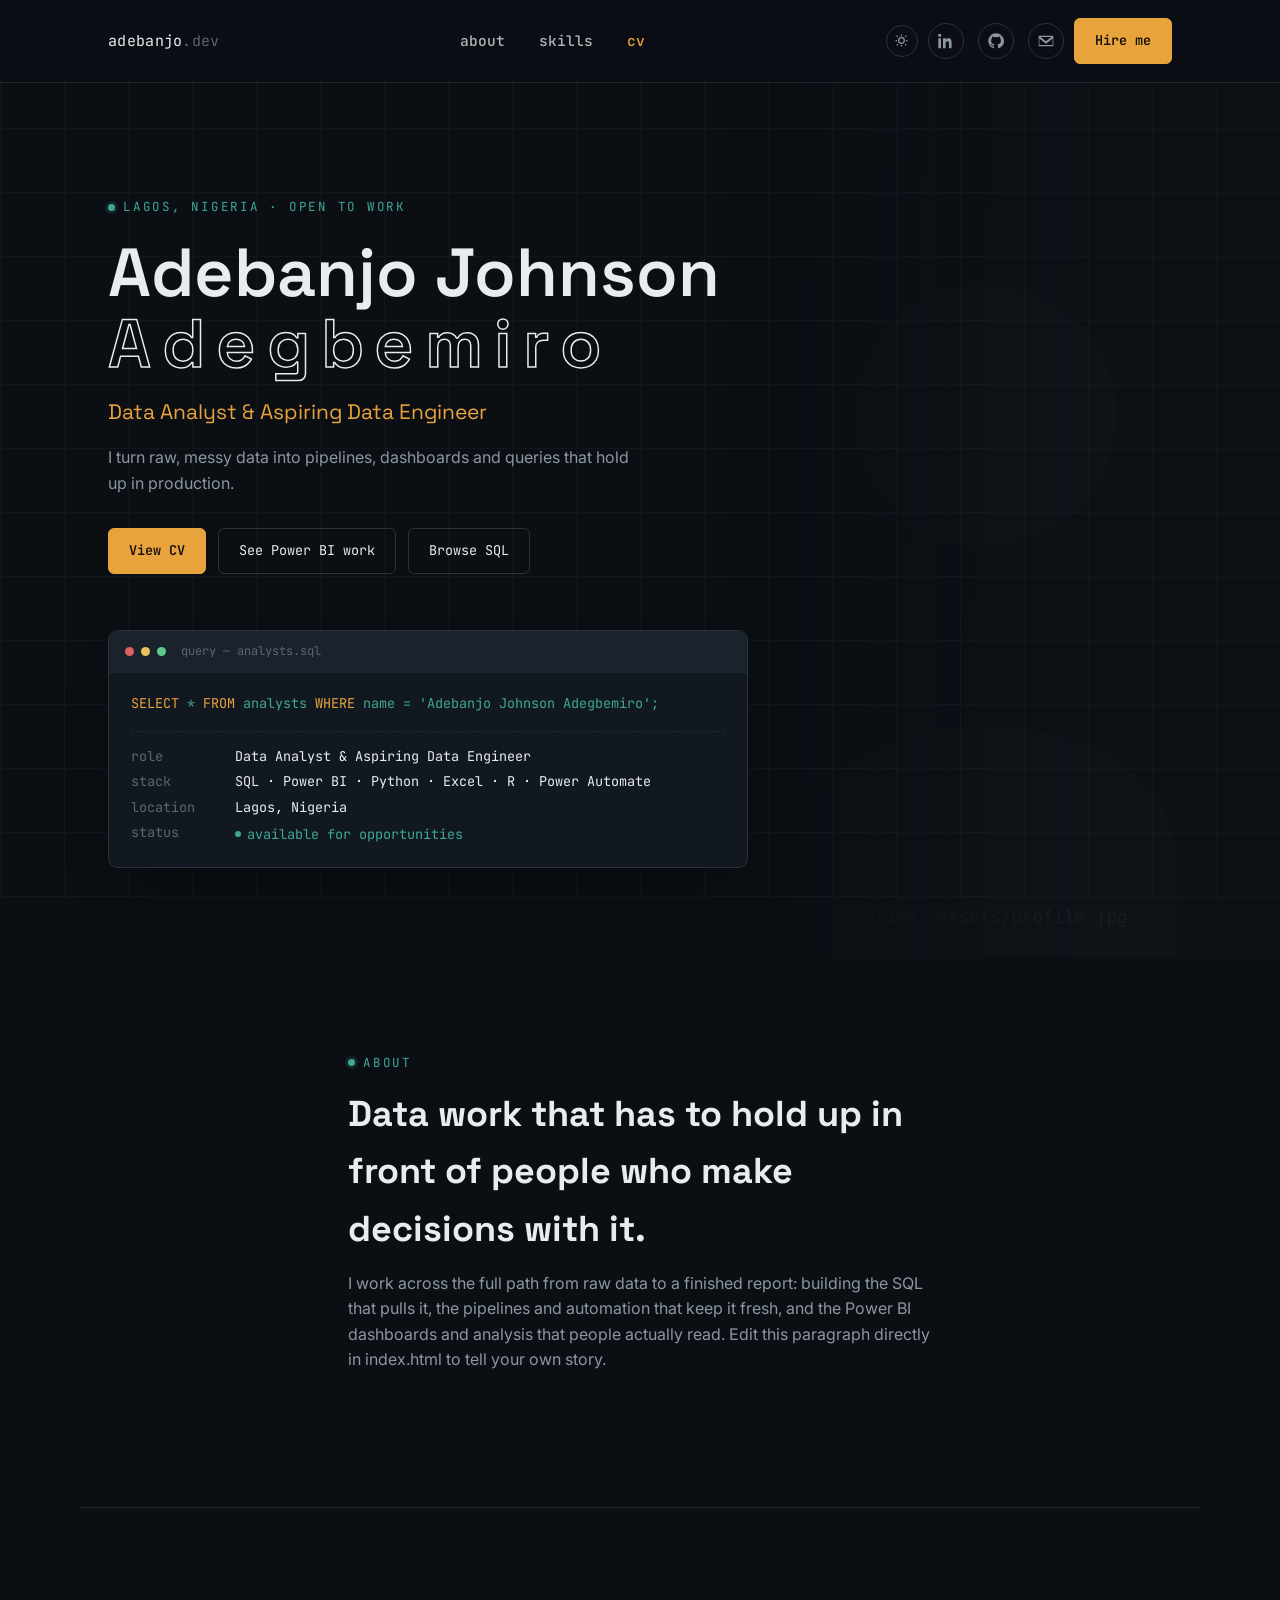
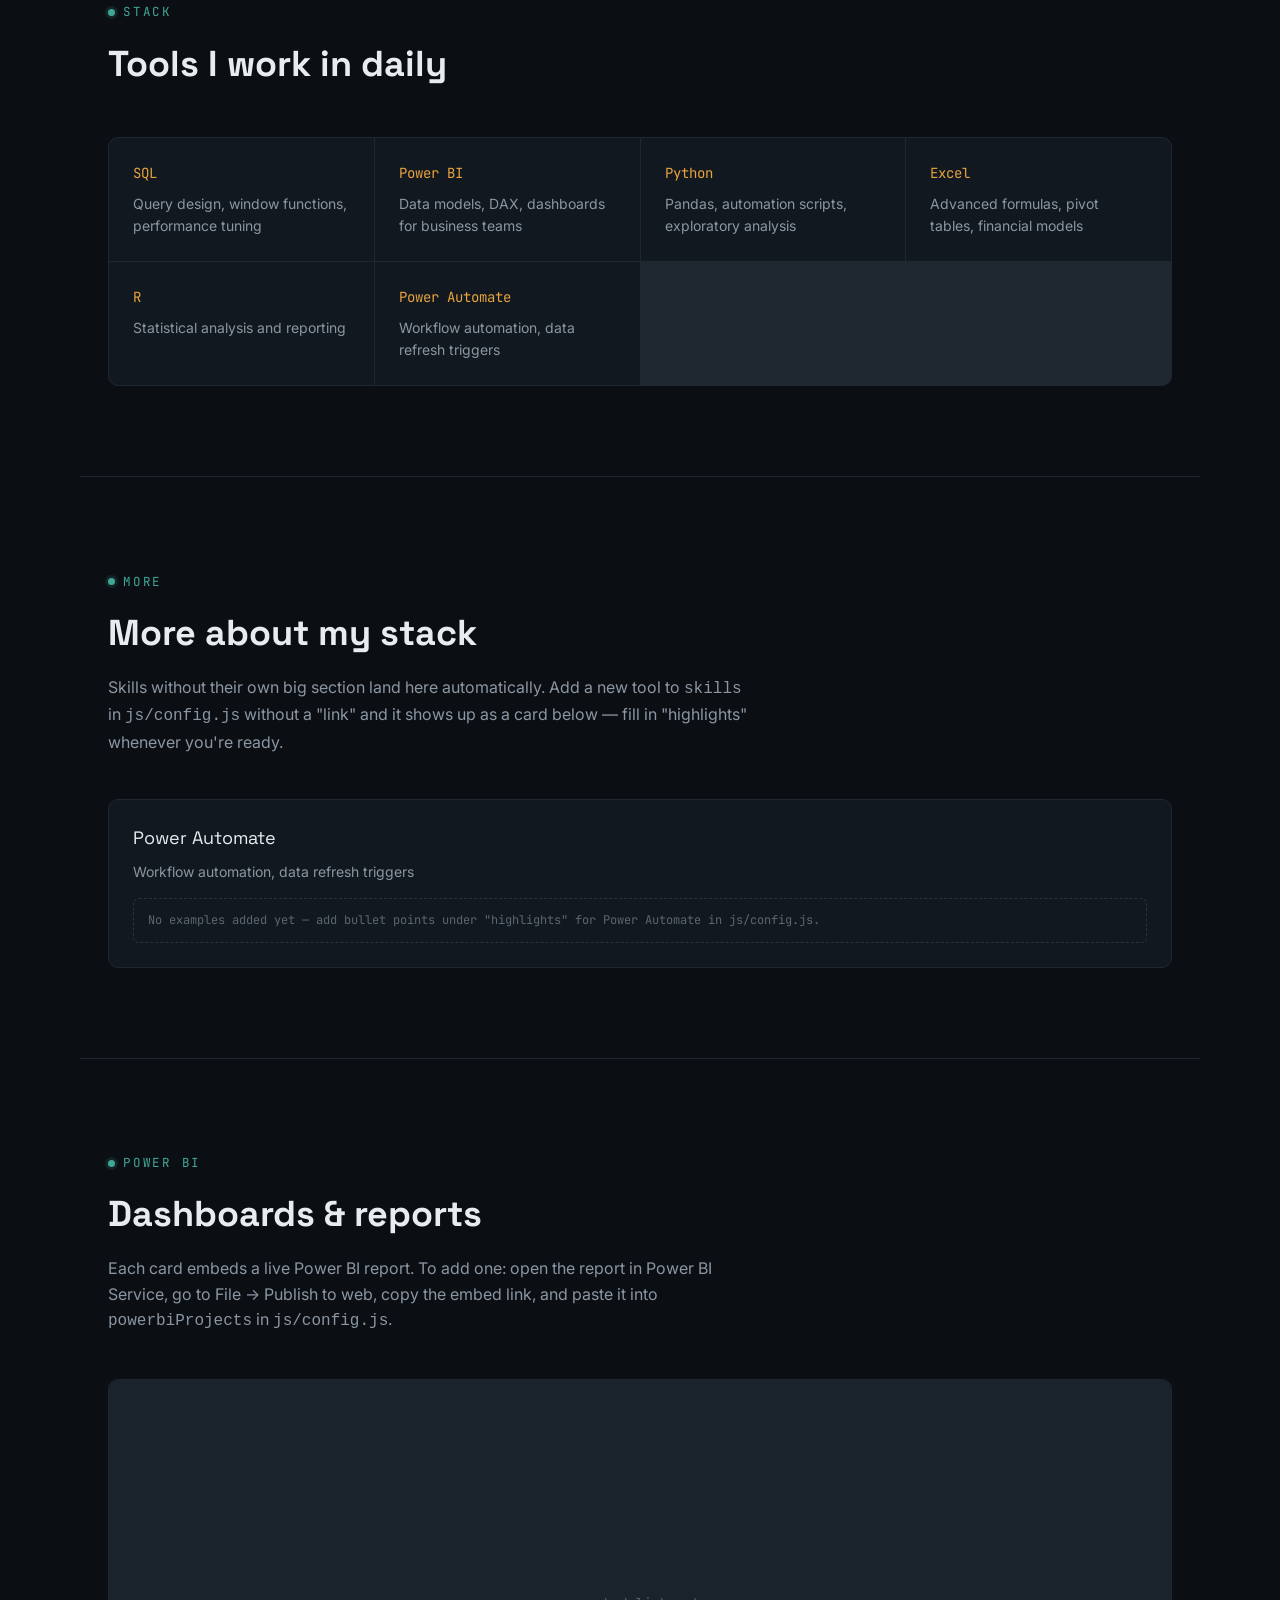
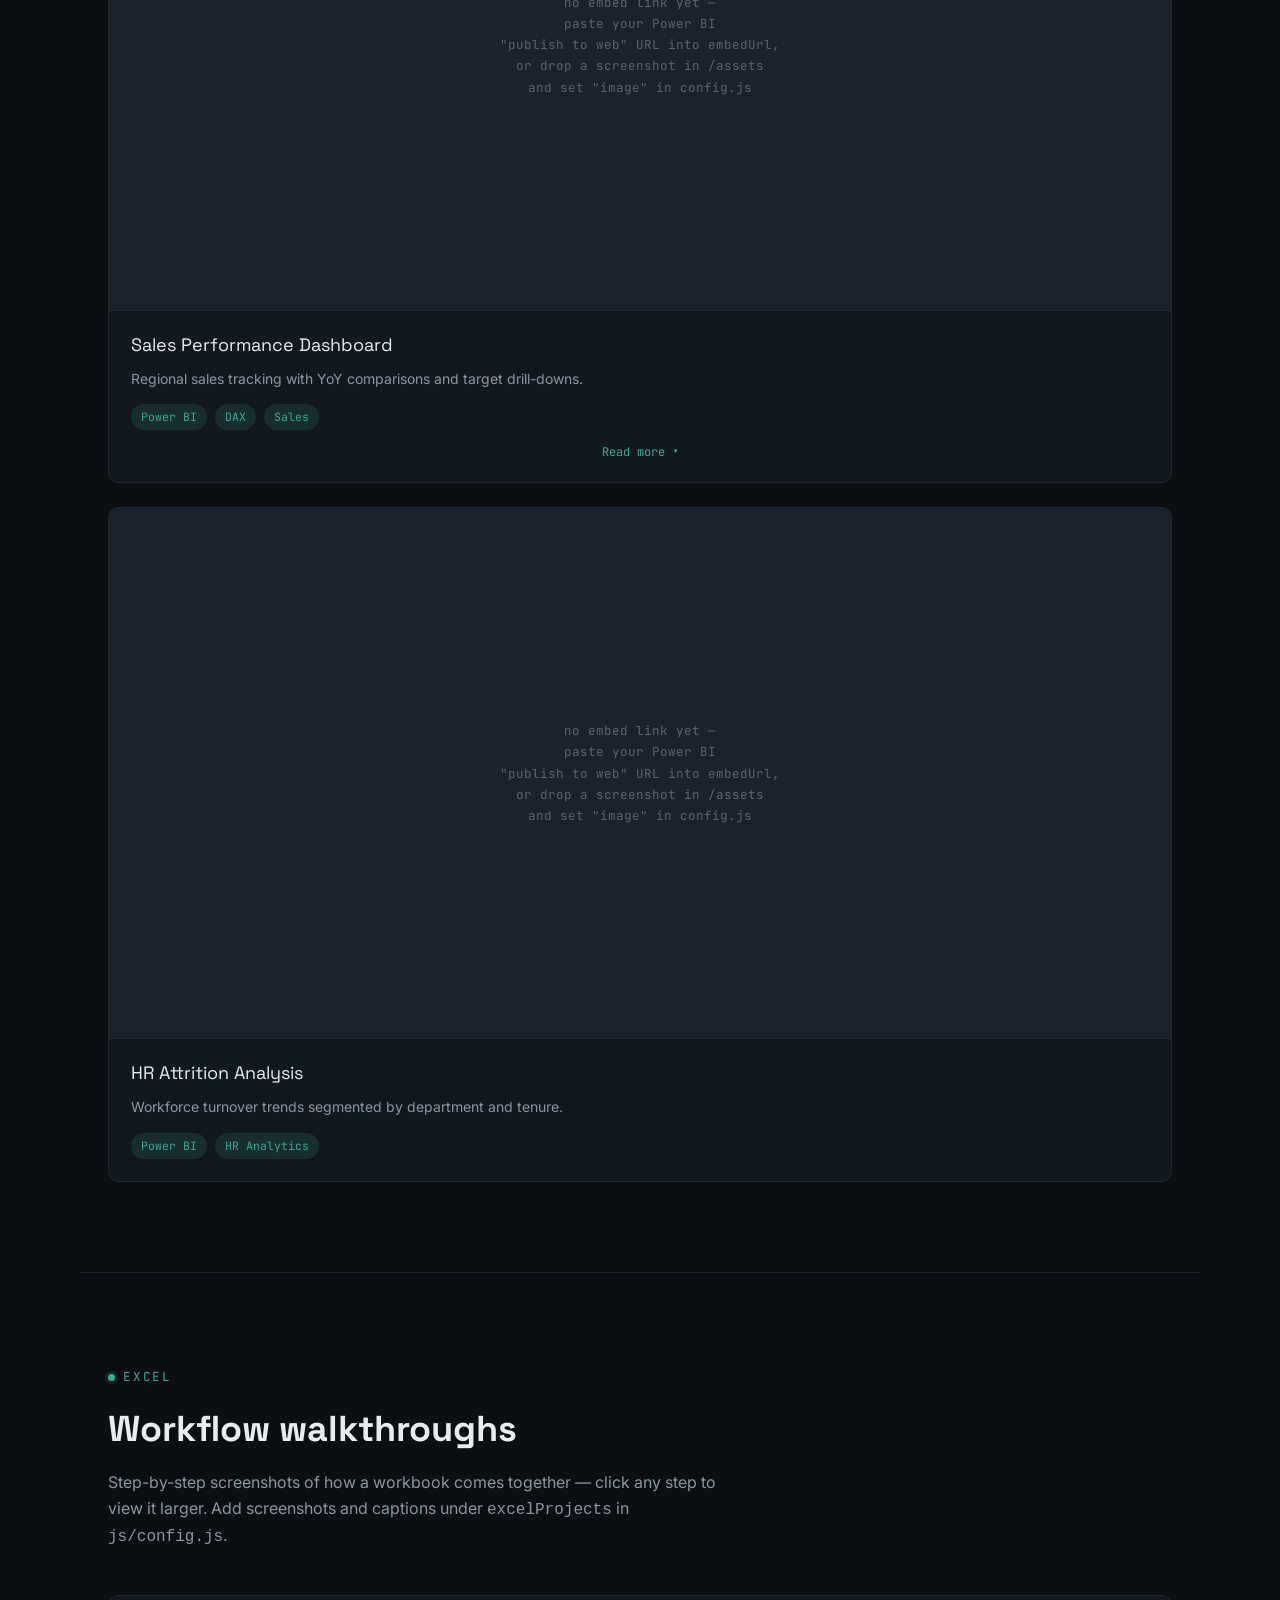
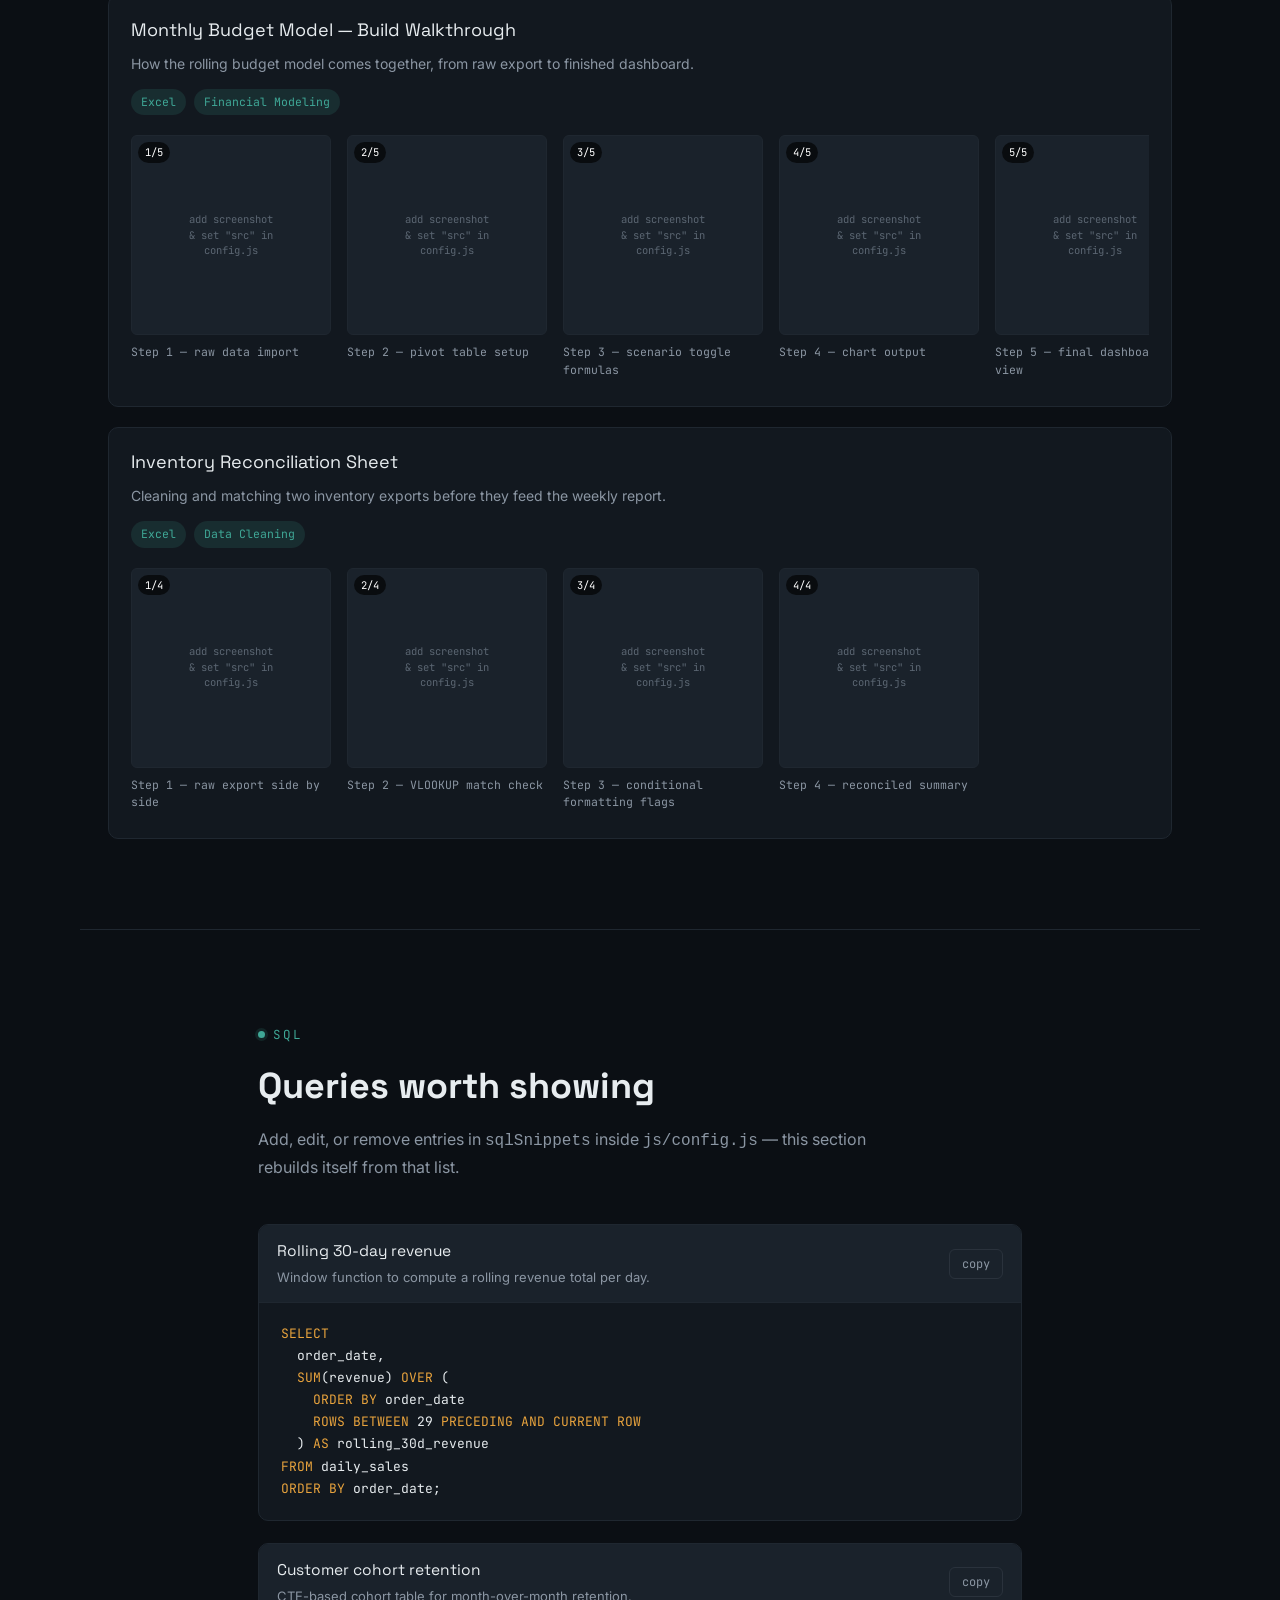
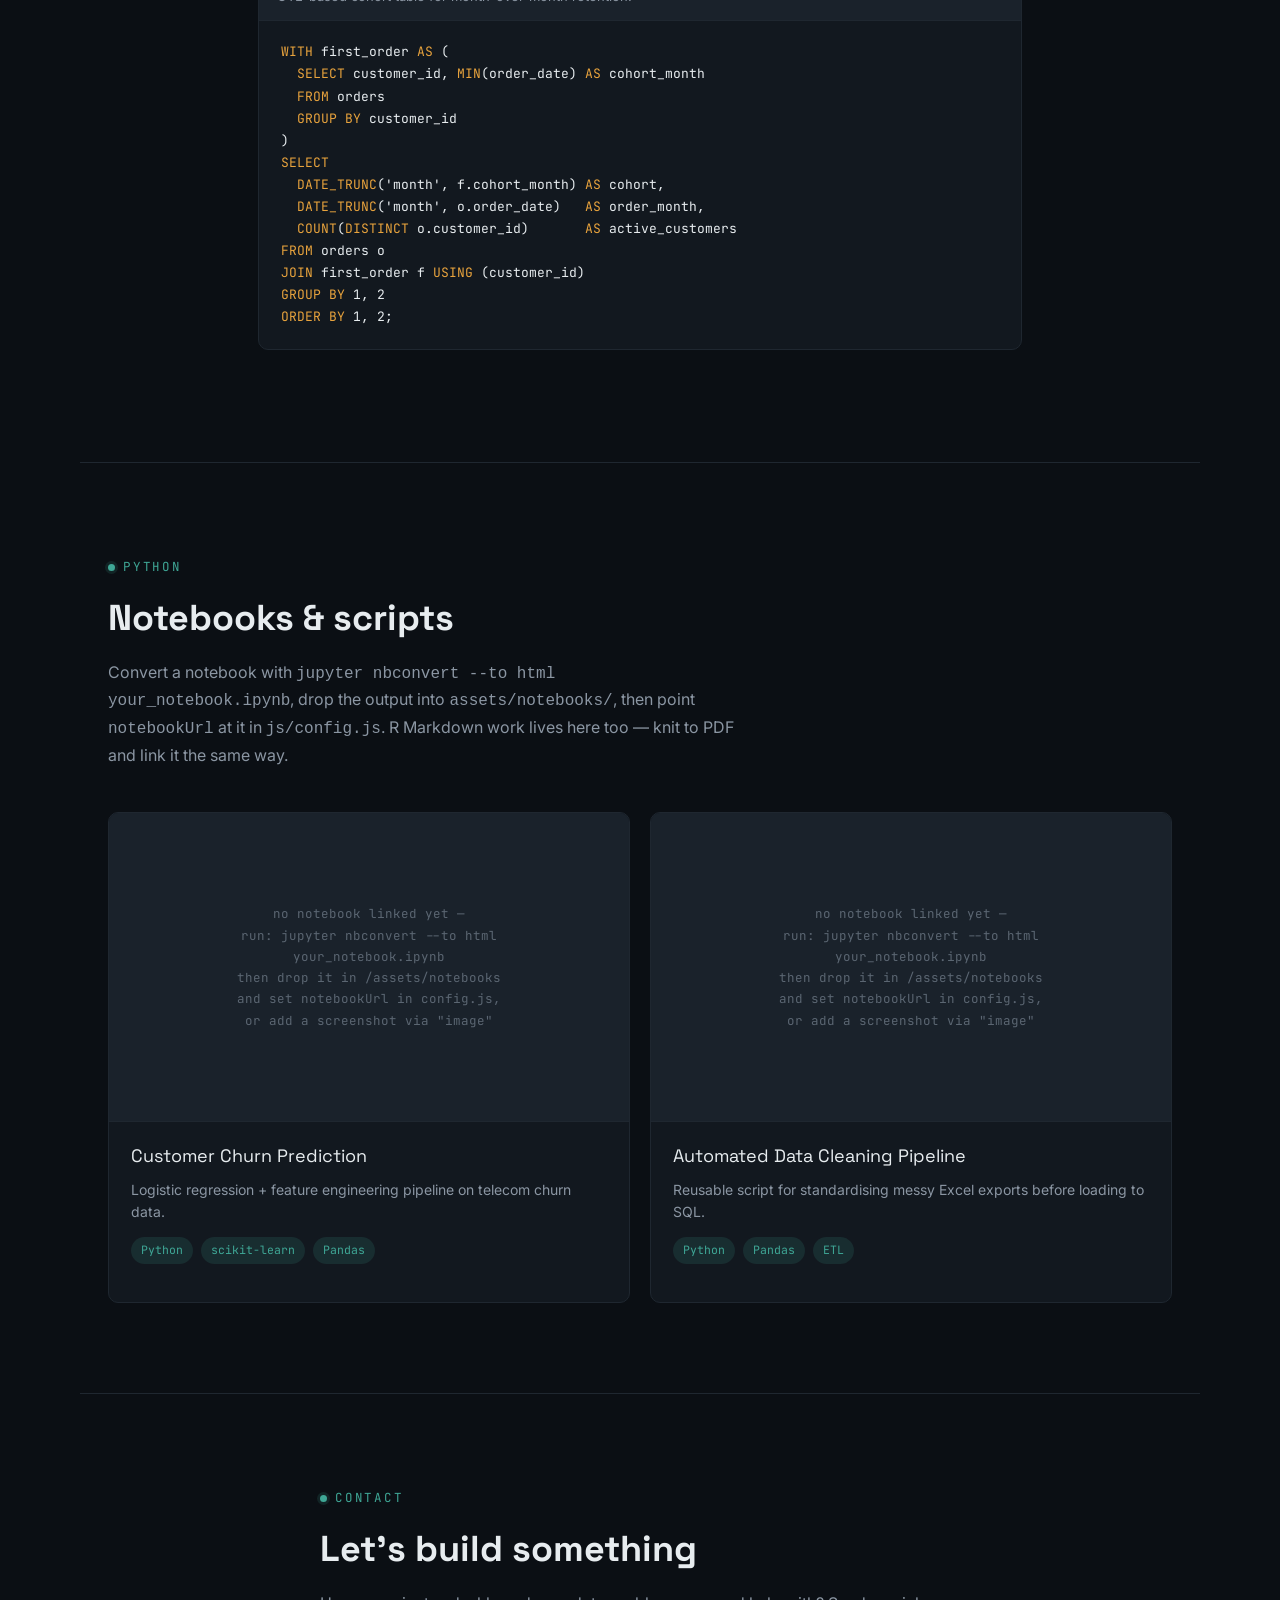
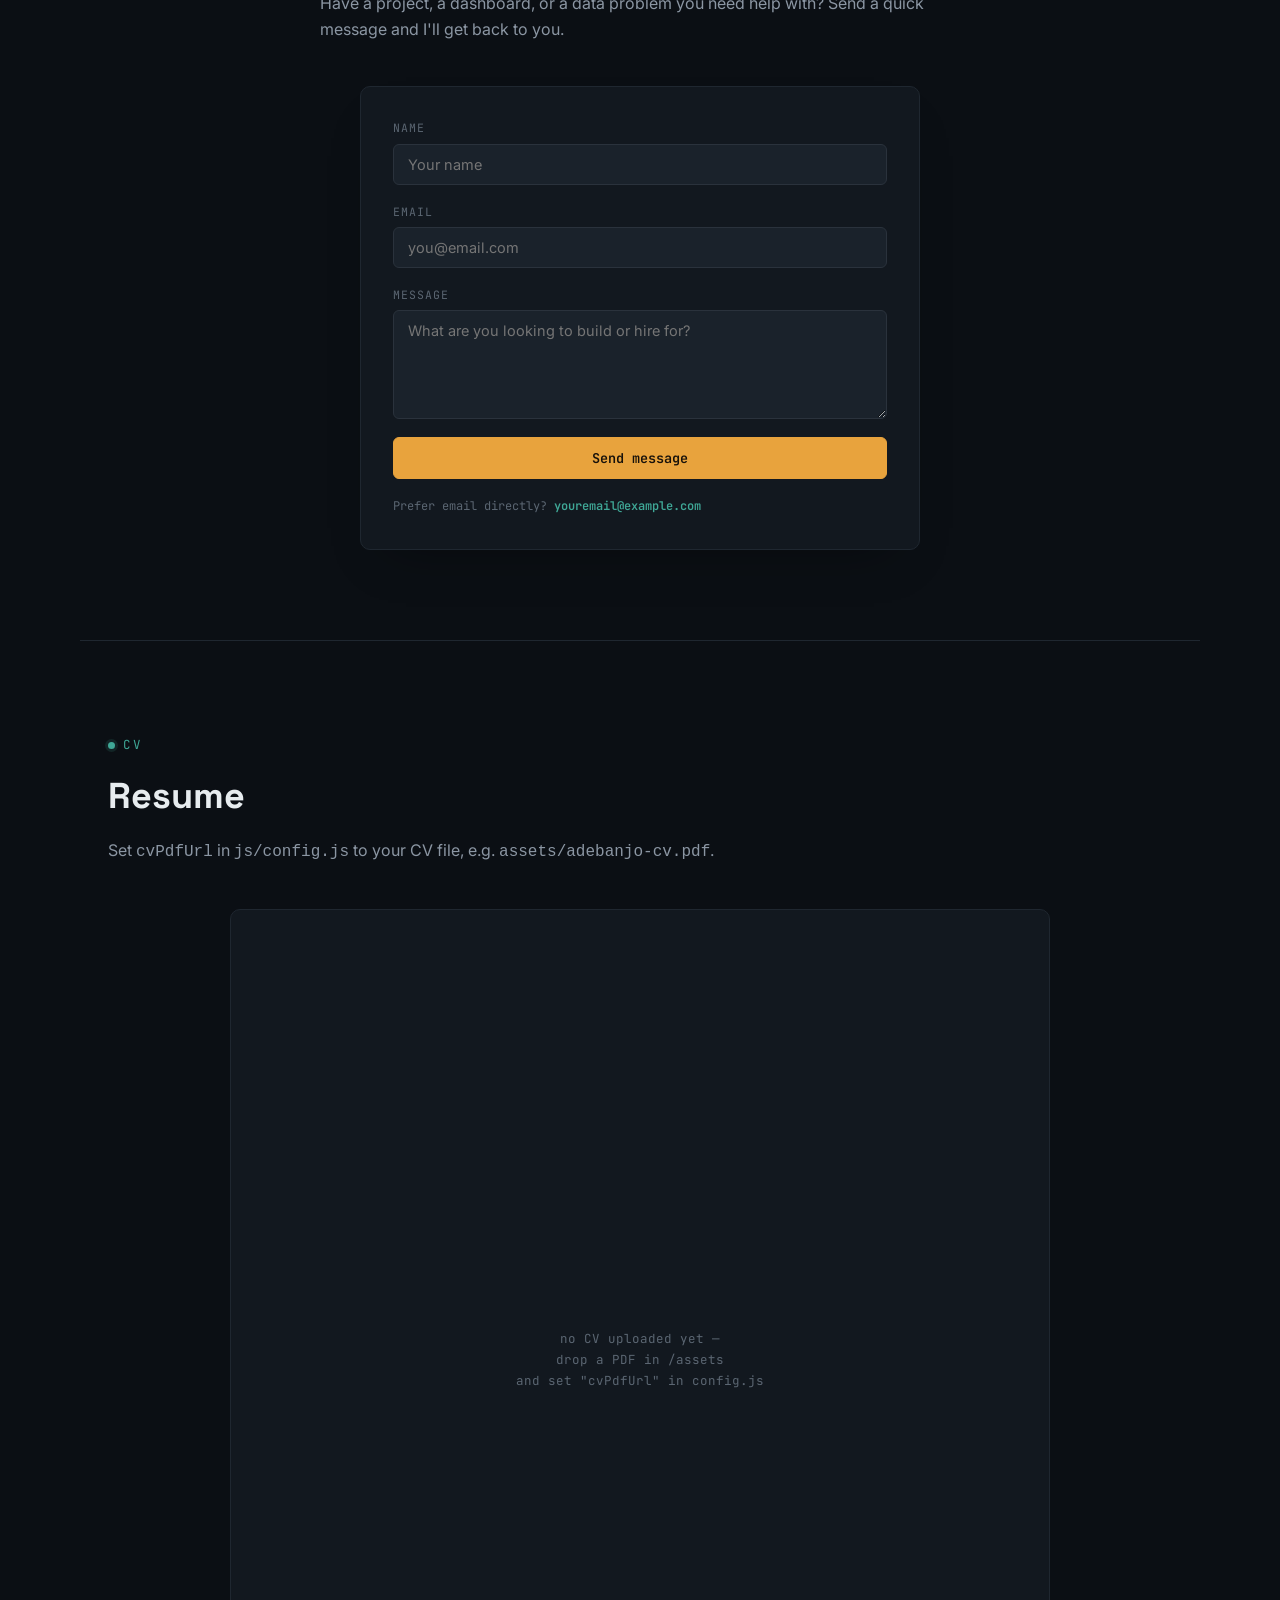
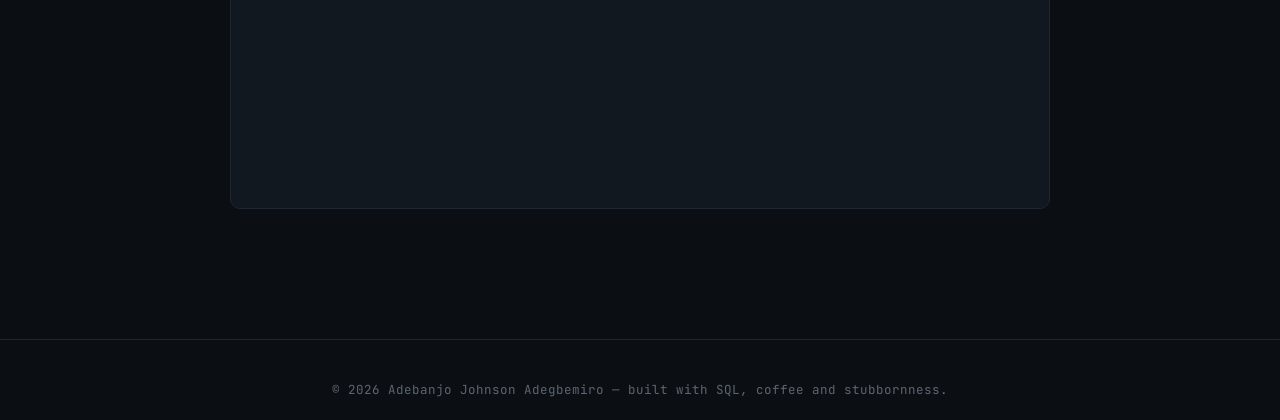
==== commit b2c68391: "Add files via upload" ====
--- a/index.html
+++ b/index.html
@@ -156,18 +156,20 @@
 
 <section class="section" id="cv">
   <div class="container">
-    <div class="section-head reveal no-print">
+    <div class="section-head reveal">
       <span class="eyebrow">cv</span>
       <h2 class="section-title">Resume</h2>
       <p class="section-desc">
-        Edit the <code>cv</code> object in <code>js/config.js</code> — experience, education, and
-        certifications all render from there.
+        Set <code>cvPdfUrl</code> in <code>js/config.js</code> to your CV file, e.g.
+        <code>assets/adebanjo-cv.pdf</code>.
       </p>
     </div>
-    <div class="print-bar no-print">
-      <button class="btn btn-primary" onclick="window.print()">Print / Save as PDF</button>
+    <div class="cv-pdf-block" id="cv-pdf-block">
+      <div class="cv-pdf-viewer" id="cv-pdf-viewer">
+        <iframe id="cv-pdf-frame" title="CV PDF"></iframe>
+      </div>
+      <a class="btn btn-primary" id="cv-pdf-download" href="#" download>Download CV (PDF)</a>
     </div>
-    <div class="cv-sheet" id="cv-mount"></div>
   </div>
 </section>
 
--- a/css/style.css
+++ b/css/style.css
@@ -574,24 +574,18 @@
 /* ==========================================================
    CV
    ========================================================== */
-.cv-sheet { background: var(--bg-panel); border: 1px solid var(--border-soft); border-radius: var(--radius); padding: 48px; max-width: 820px; margin: 0 auto; }
-.cv-head { display: flex; justify-content: space-between; align-items: flex-start; gap: 20px; flex-wrap: wrap; }
-.cv-name { font-family: var(--font-display); font-size: 30px; }
-.cv-role { color: var(--amber); font-family: var(--font-mono); font-size: 13.5px; margin-top: 6px; }
-.cv-contact { text-align: right; font-family: var(--font-mono); font-size: 12.5px; color: var(--text-muted); }
-.cv-section { margin-top: 34px; }
-.cv-section h3 {
-  font-family: var(--font-mono); font-size: 12.5px; letter-spacing: 0.12em; text-transform: uppercase;
-  color: var(--teal); border-bottom: 1px solid var(--border-soft); padding-bottom: 8px; margin-bottom: 16px;
-}
-.cv-entry { margin-bottom: 18px; }
-.cv-entry-head { display: flex; justify-content: space-between; gap: 12px; flex-wrap: wrap; }
-.cv-entry-role { font-weight: 600; }
-.cv-entry-meta { color: var(--text-dim); font-family: var(--font-mono); font-size: 12.5px; }
-.cv-entry ul { margin-top: 8px; }
-.cv-entry li { position: relative; padding-left: 16px; color: var(--text-muted); font-size: 14.5px; margin-top: 6px; }
-.cv-entry li::before { content: "—"; position: absolute; left: 0; color: var(--text-dim); }
-.print-bar { max-width: 820px; margin: 0 auto 20px; display: flex; justify-content: flex-end; }
+.cv-pdf-block { max-width: 820px; margin: 0 auto; display: flex; flex-direction: column; align-items: center; gap: 16px; }
+.cv-pdf-viewer {
+  width: 100%;
+  aspect-ratio: 8.5 / 11;
+  max-height: 900px;
+  border: 1px solid var(--border-soft);
+  border-radius: var(--radius);
+  overflow: hidden;
+  background: var(--bg-panel);
+  display: flex; align-items: center; justify-content: center;
+}
+.cv-pdf-viewer iframe { width: 100%; height: 100%; border: 0; }
 
 /* ==========================================================
    REVEAL ANIMATION
--- a/css/print.css
+++ b/css/print.css
@@ -1,23 +1,9 @@
 @media print {
   body::before { display: none; }
-  .site-header, .site-footer, .print-bar, .page-hero .eyebrow ~ * , .no-print {
+  .site-header, .site-footer, .no-print {
     display: none !important;
   }
-  .page-hero { display: none !important; }
   body { background: #fff; color: #111; font-size: 12px; }
-  .cv-sheet {
-    border: none;
-    padding: 0;
-    max-width: 100%;
-    background: #fff;
-  }
-  .cv-name { color: #111; }
-  .cv-role { color: #333; }
-  .cv-contact { color: #333; }
-  .cv-section h3 { color: #333; border-color: #ccc; }
-  .cv-entry-meta { color: #555; }
-  .cv-entry li { color: #222; }
-  .cv-entry li::before { color: #888; }
   a { color: #111; text-decoration: none; }
   @page { margin: 18mm; }
 }
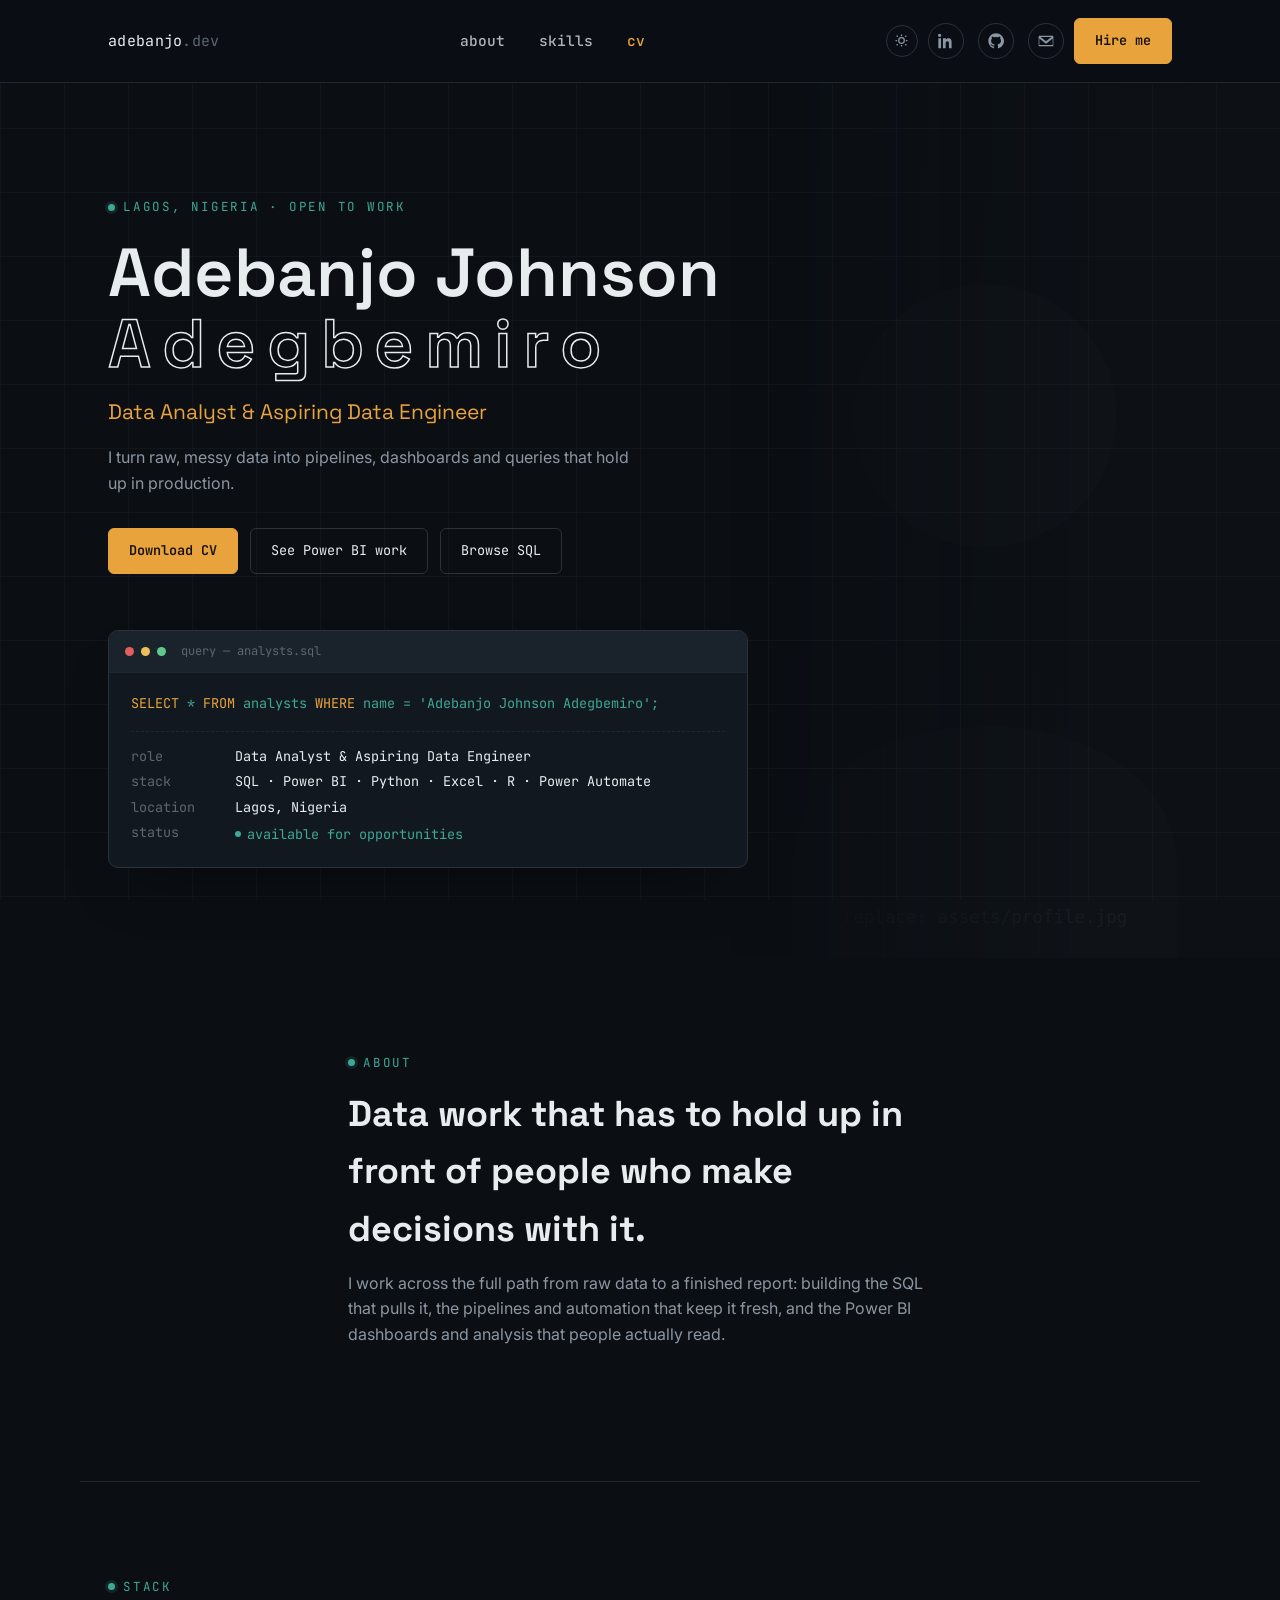
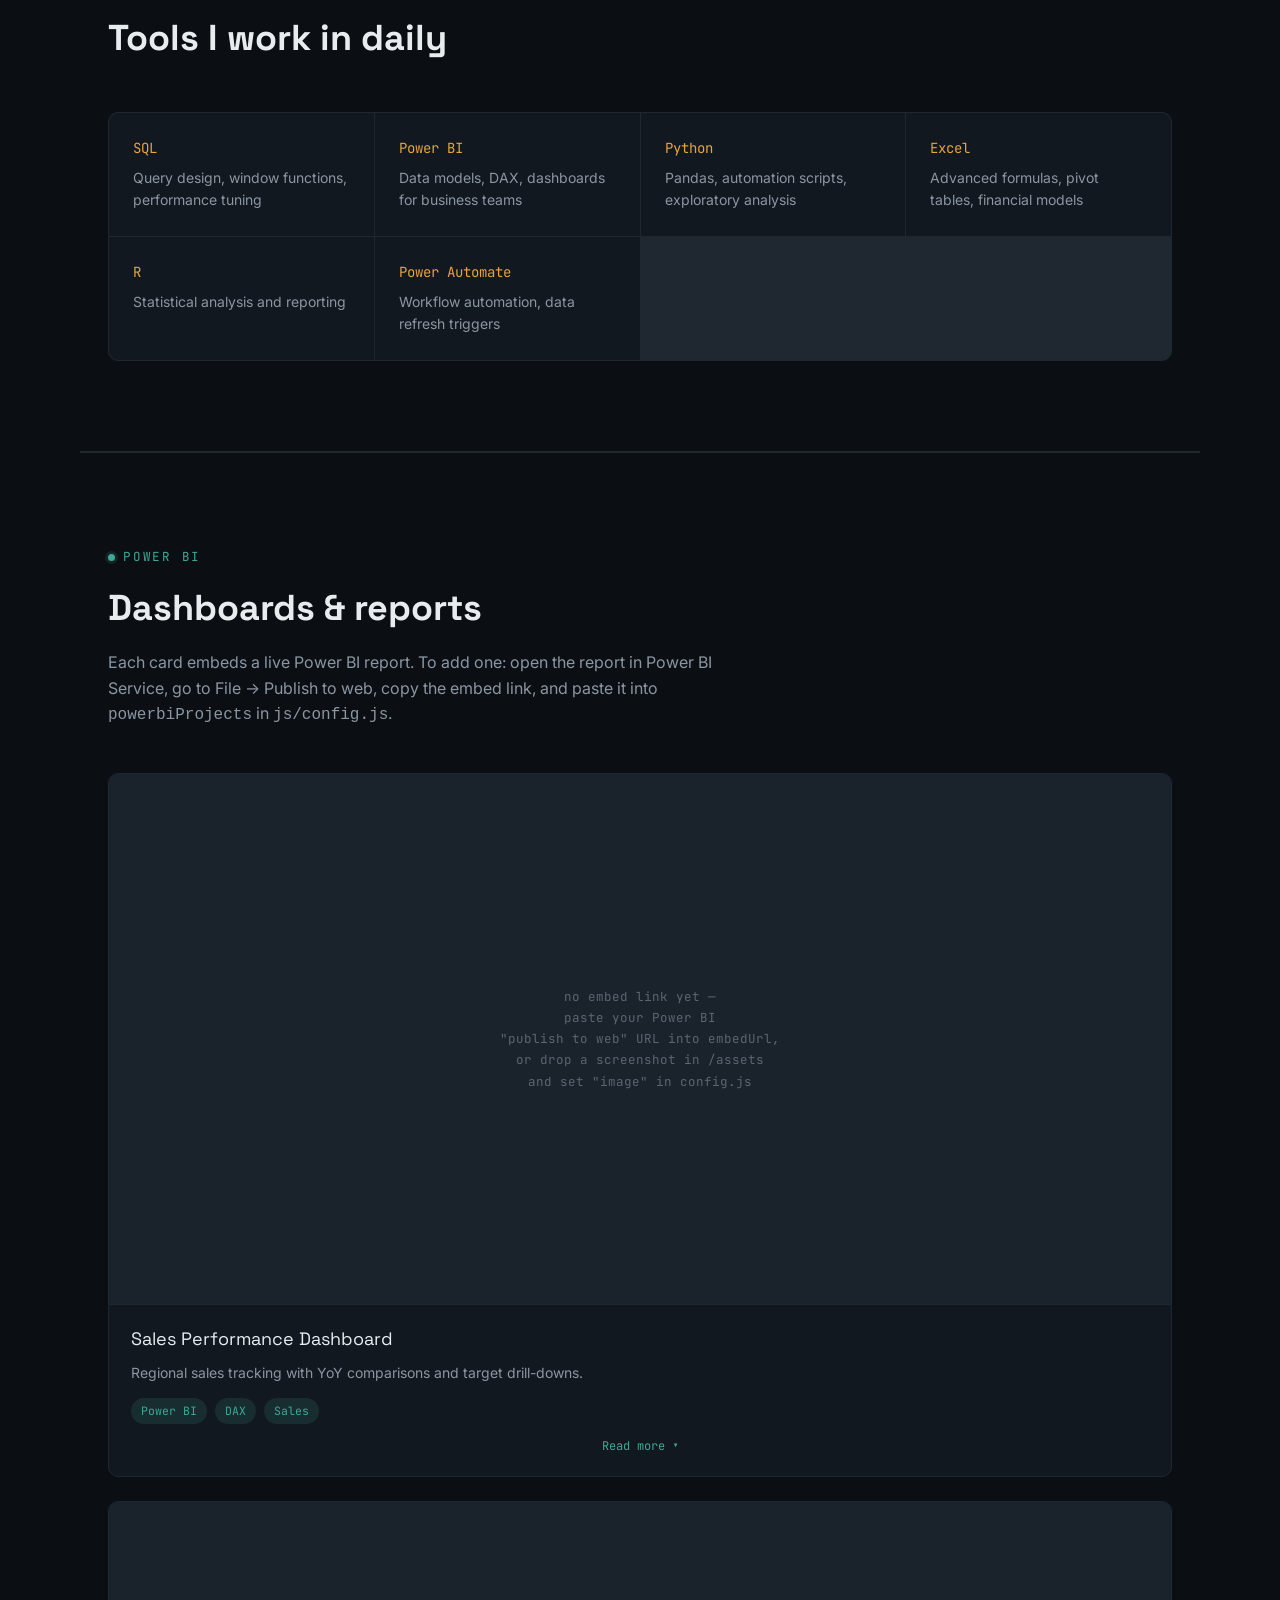
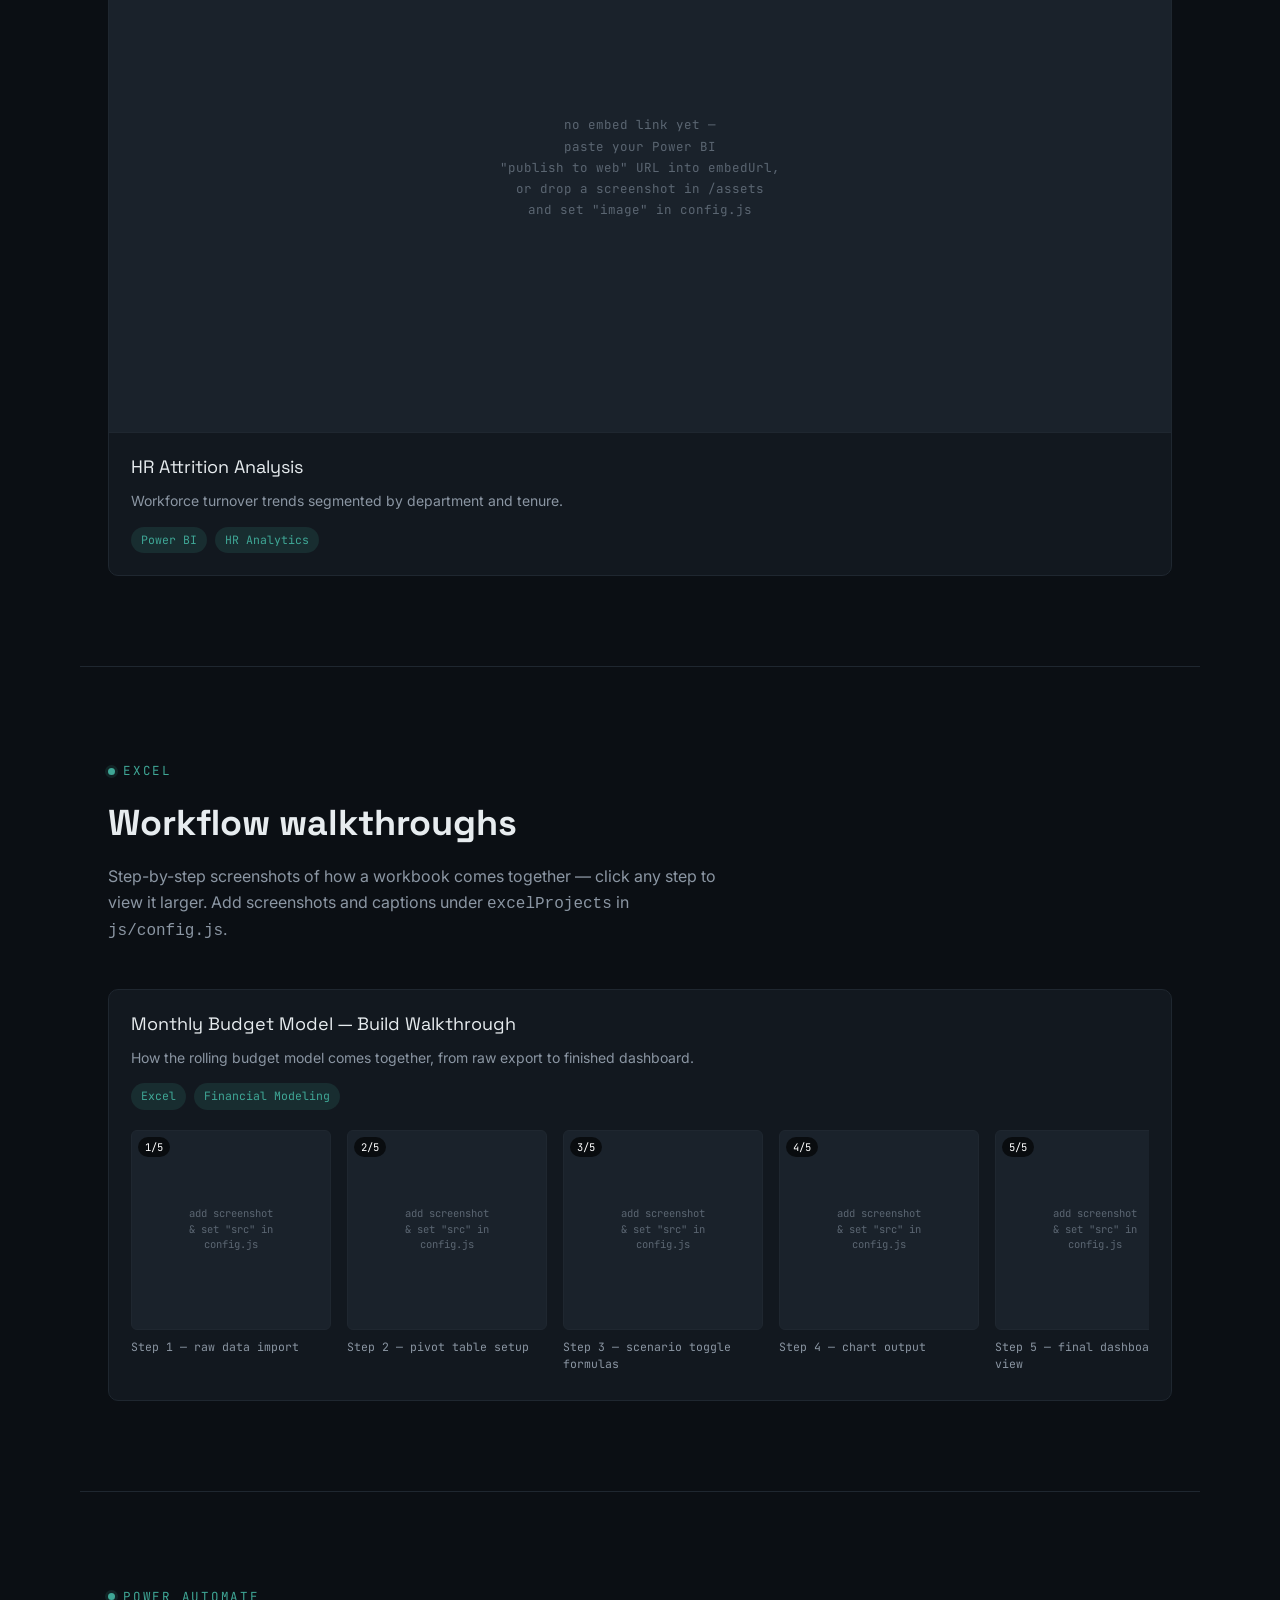
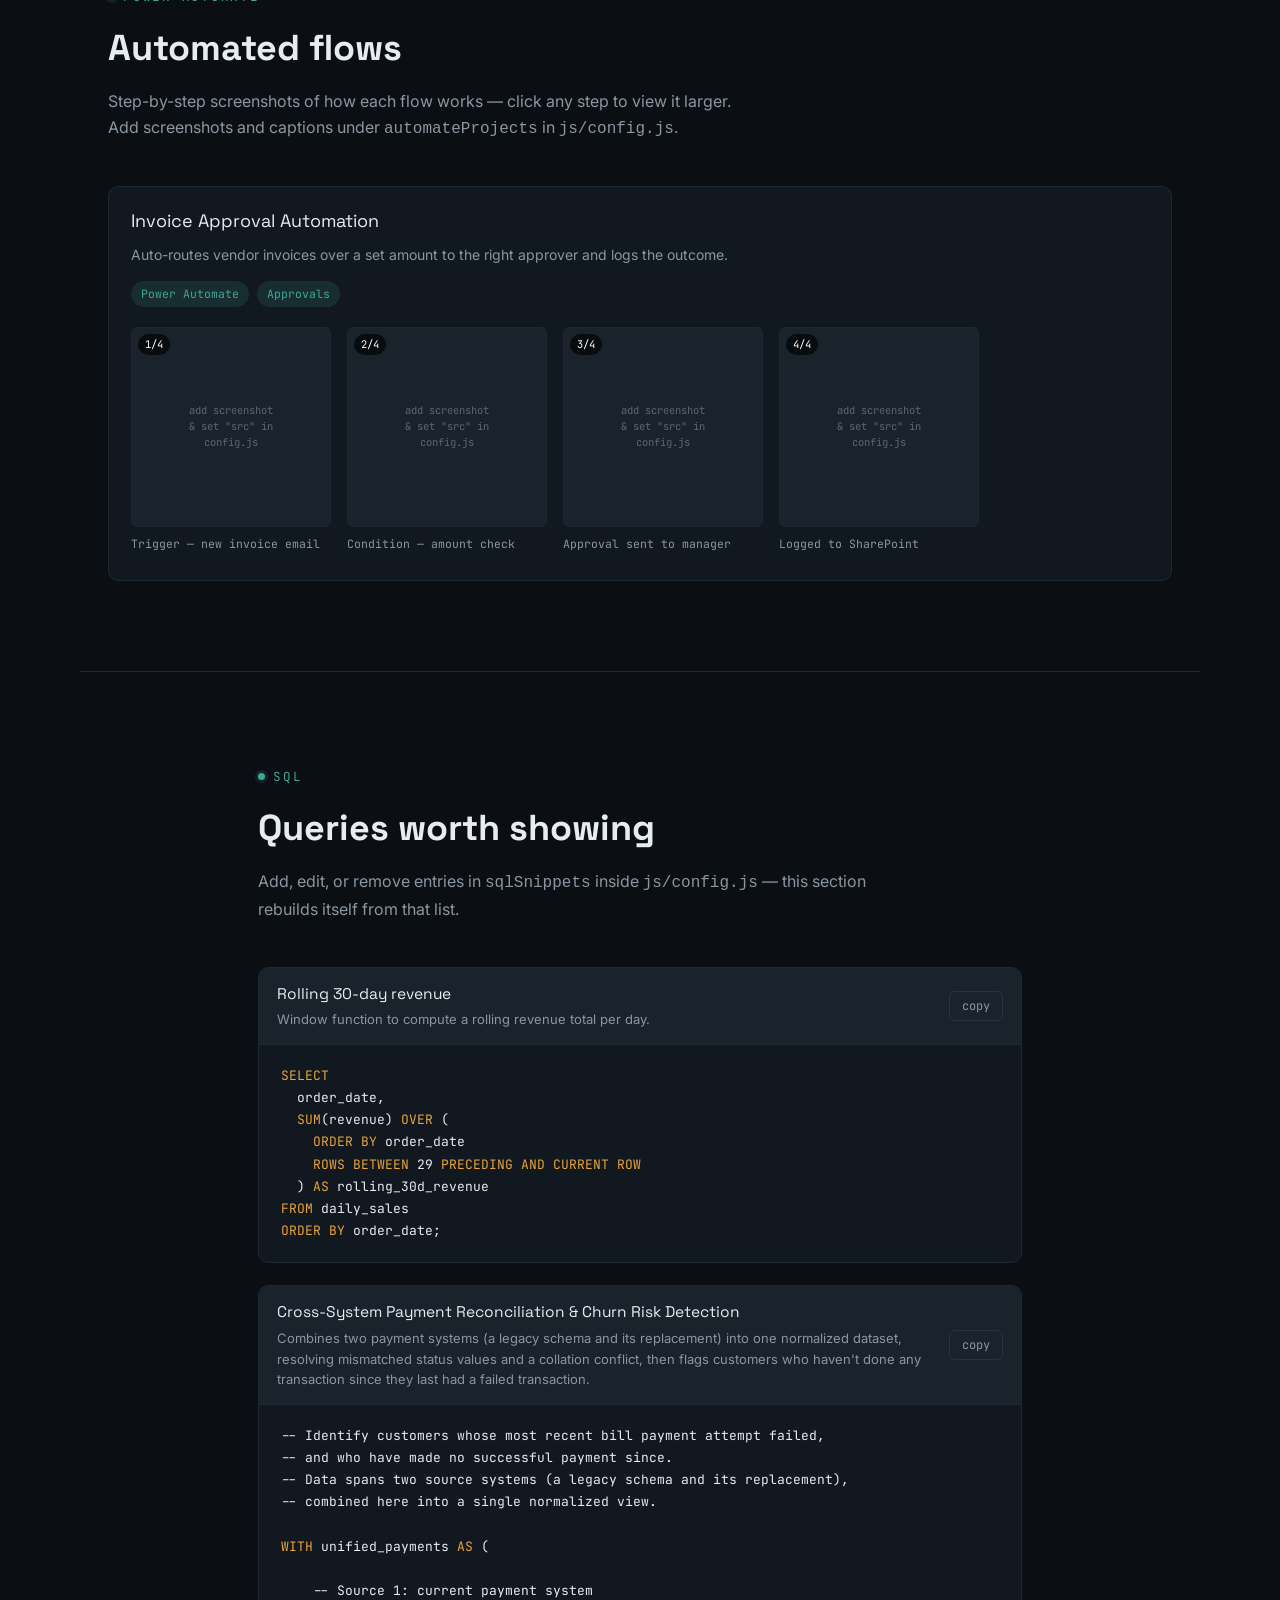
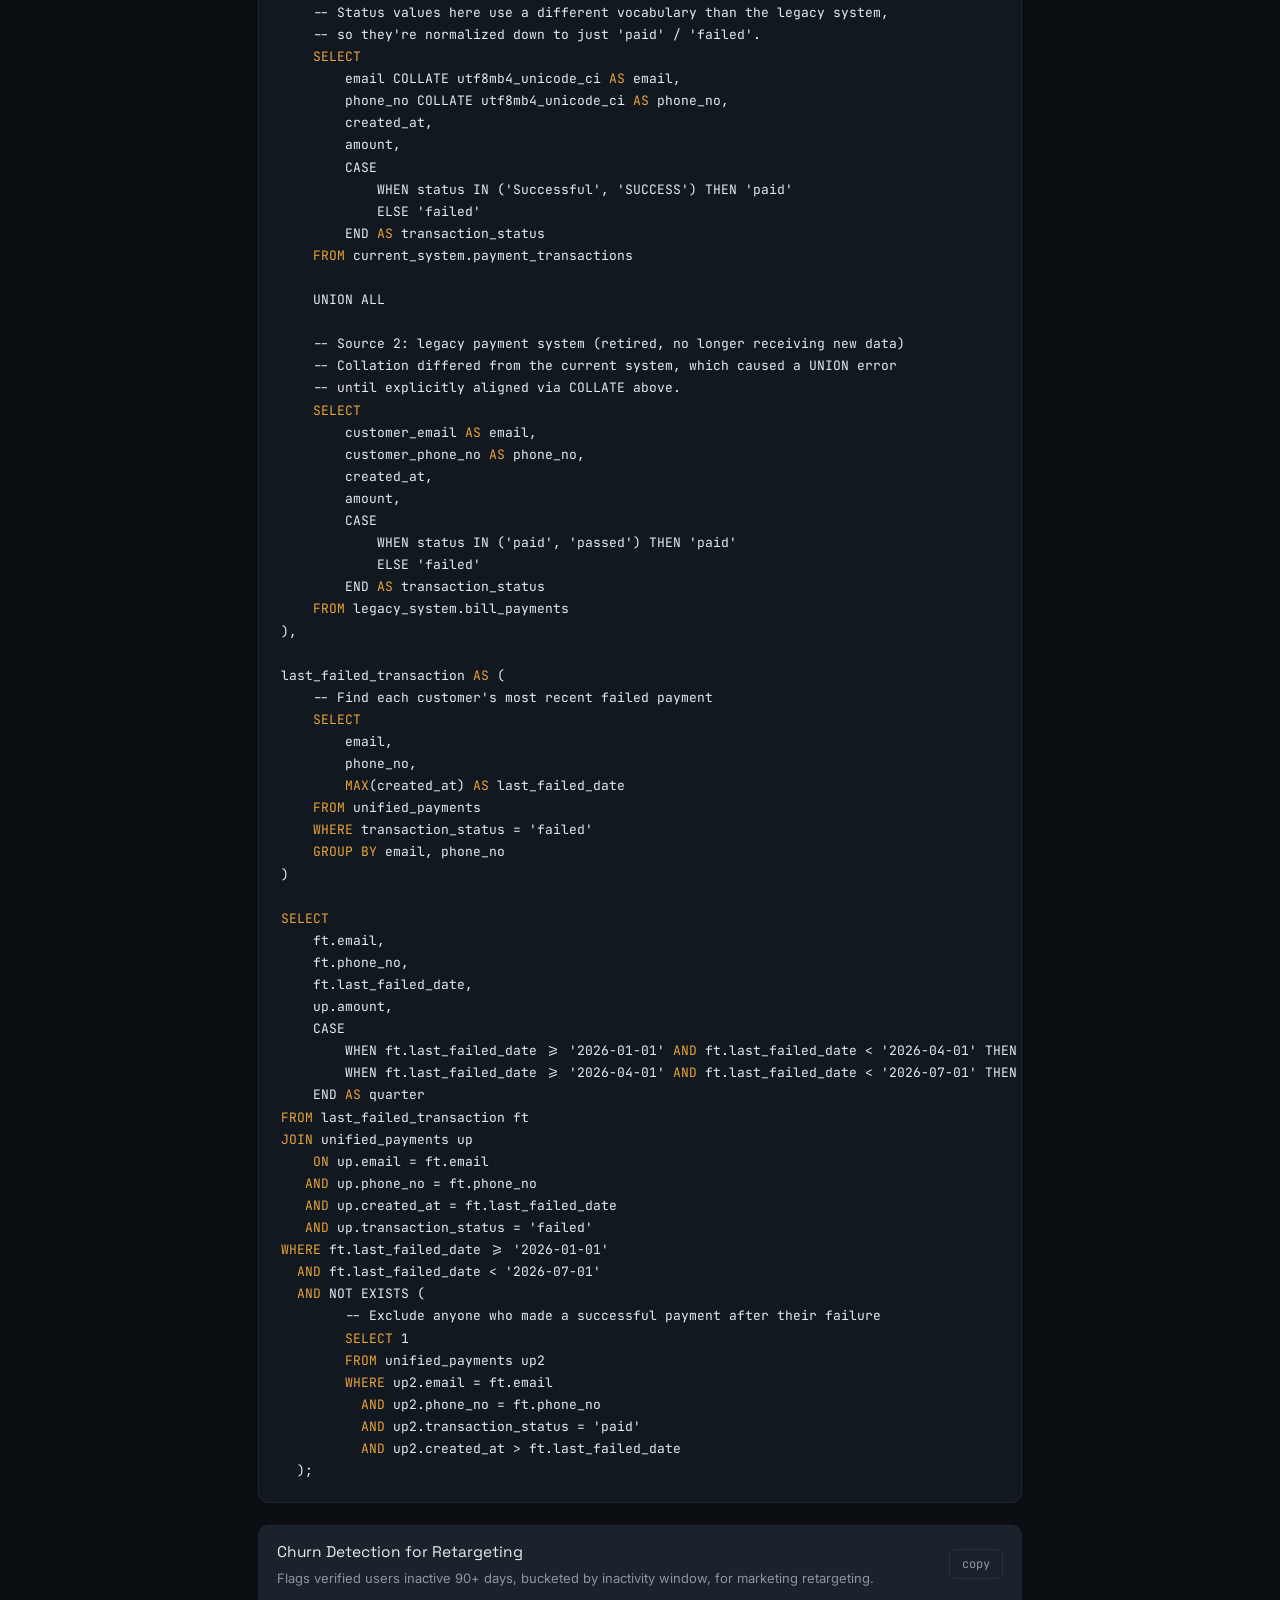
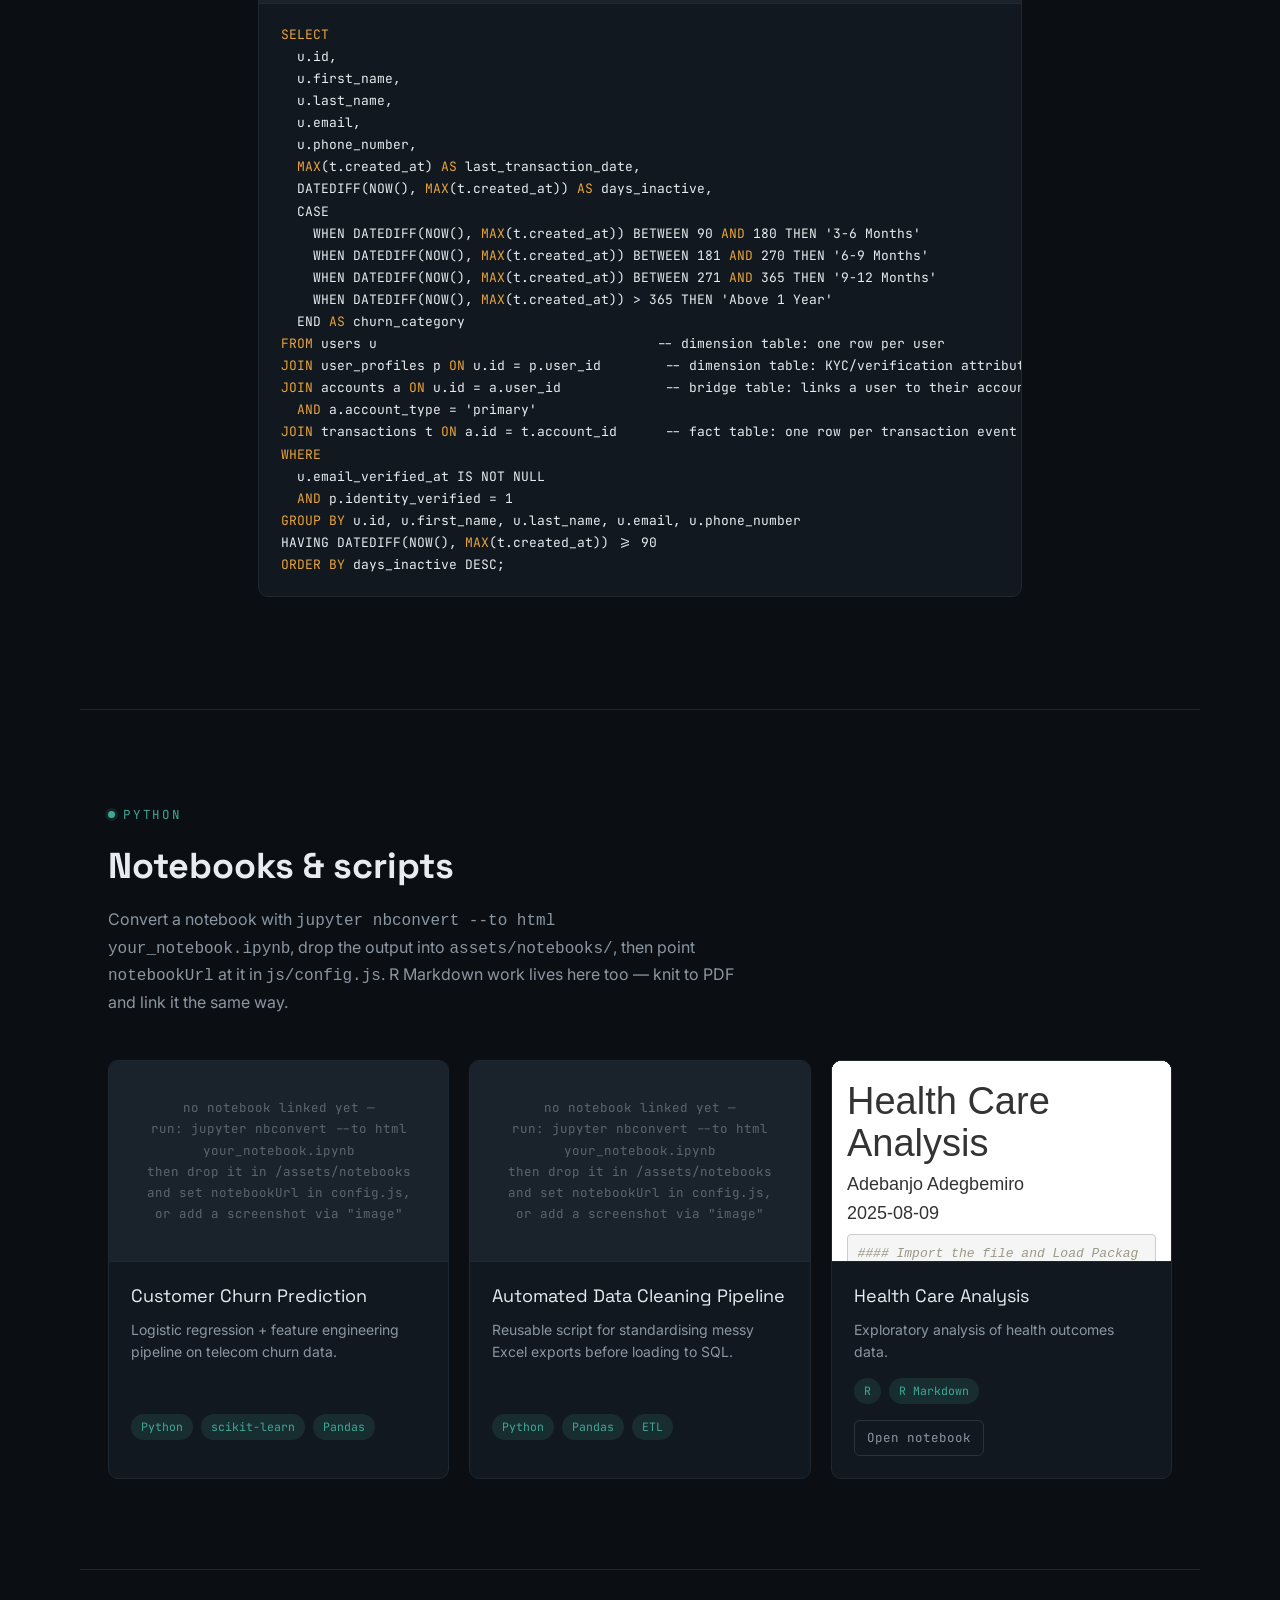
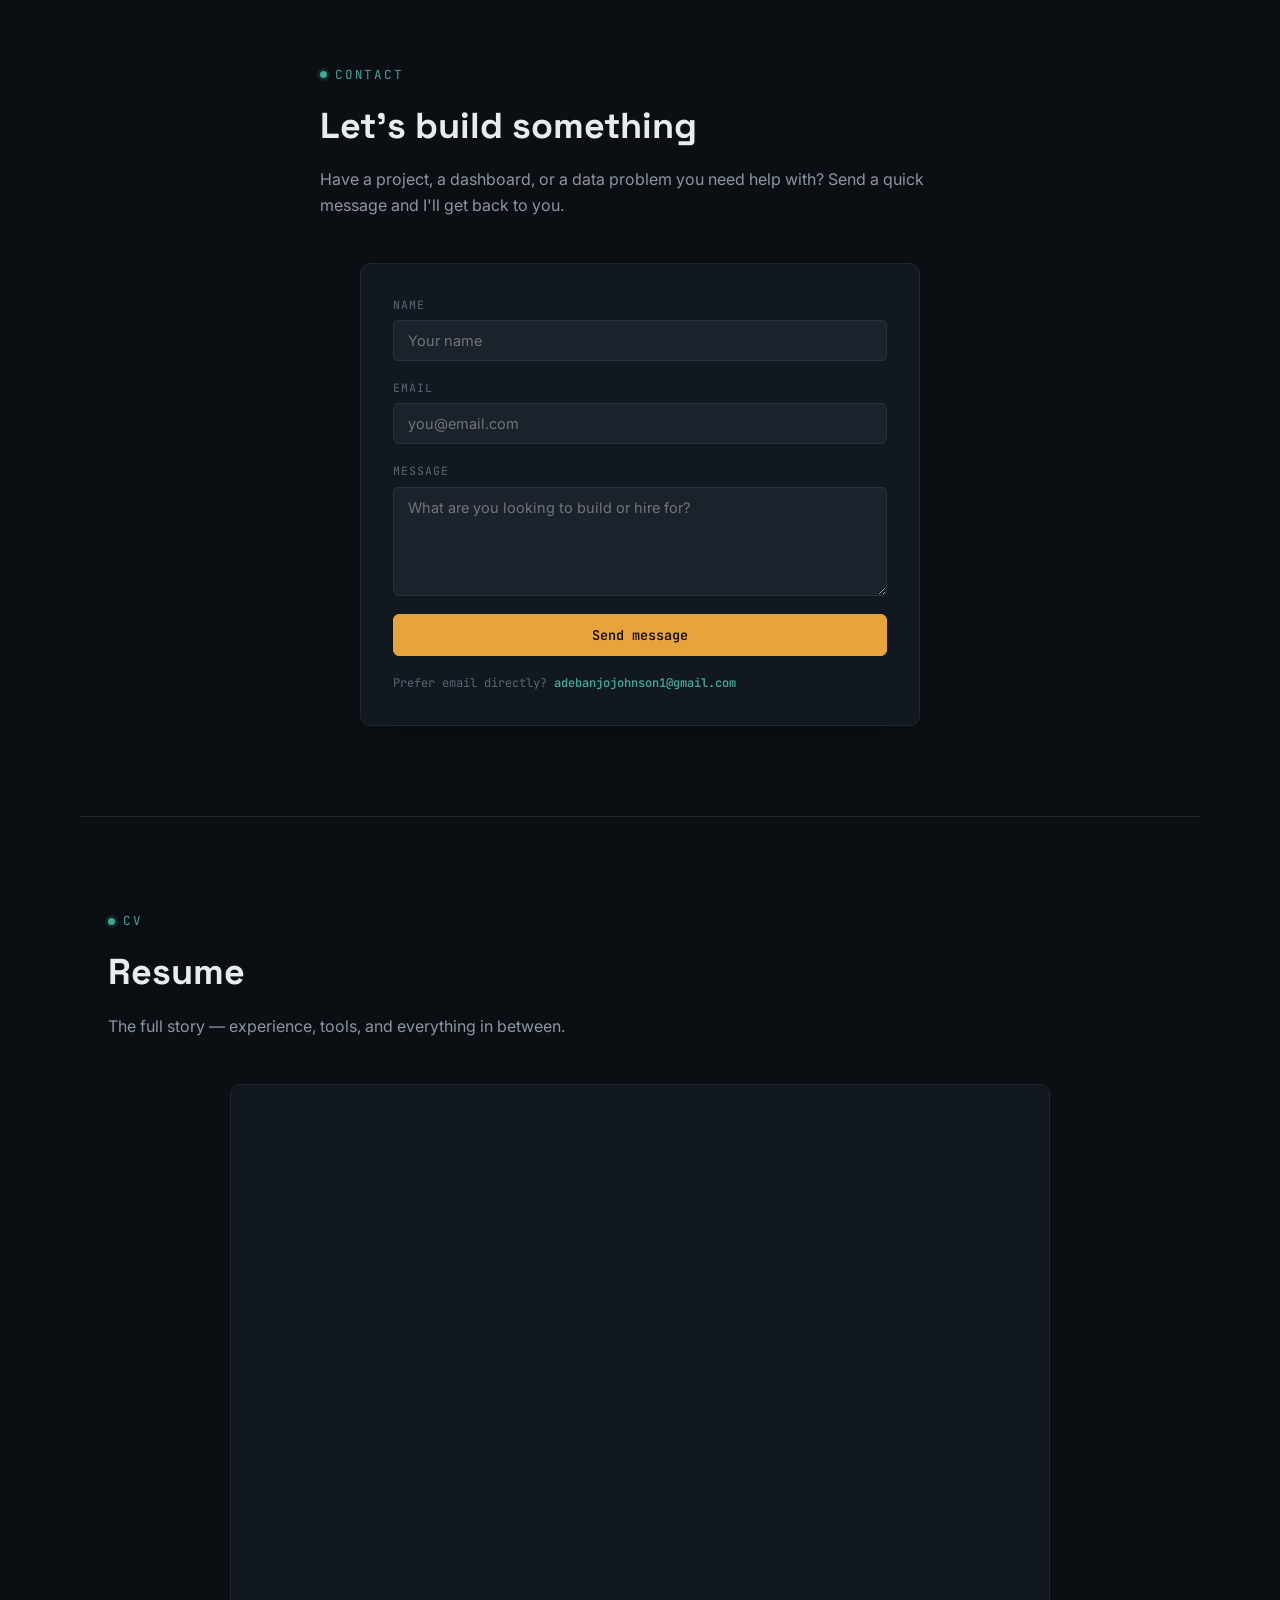
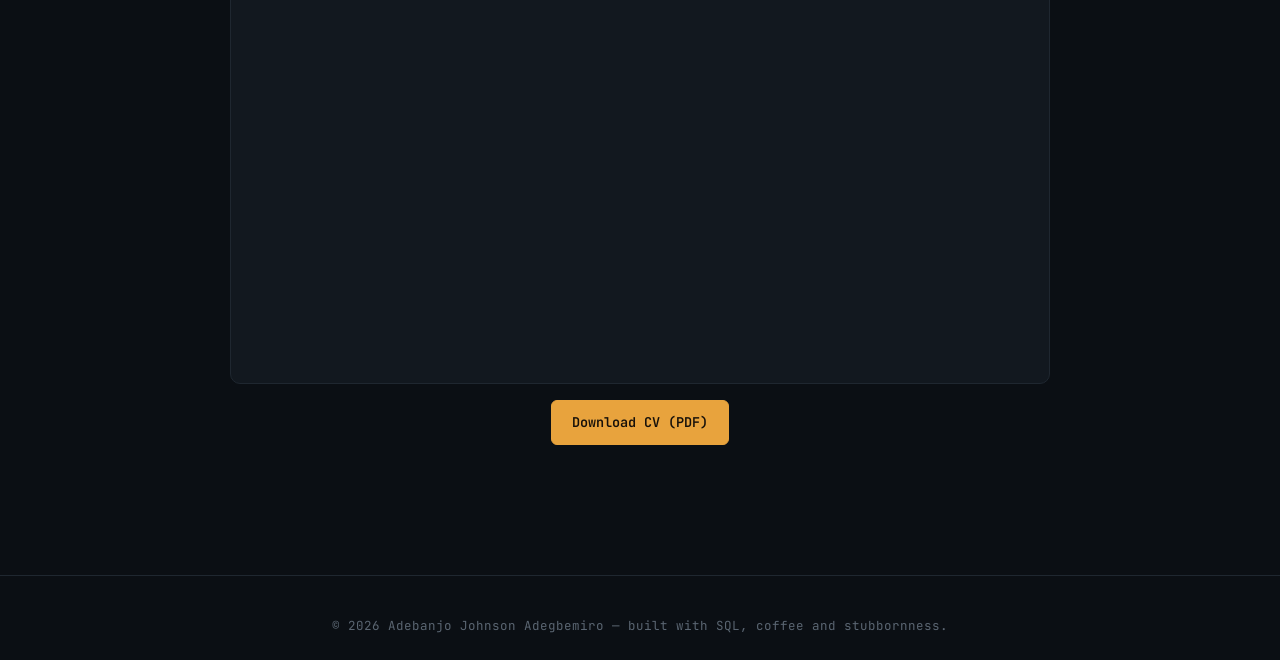
==== commit 9ffa9e43: "Add files via upload" ====
--- a/index.html
+++ b/index.html
@@ -1,192 +1,205 @@
-<!DOCTYPE html>
-<html lang="en">
-<head>
-<meta charset="UTF-8">
-<meta name="viewport" content="width=device-width, initial-scale=1.0">
-<title>Adebanjo Johnson Adegbemiro — Business Data Analyst & Data Engineer</title>
-<link rel="icon" href="assets/favicon.svg" type="image/svg+xml">
-<link rel="preconnect" href="https://fonts.googleapis.com">
-<link href="https://fonts.googleapis.com/css2?family=Space+Grotesk:wght@500;600;700&family=Inter:wght@400;500;600&family=JetBrains+Mono:wght@400;500&display=swap" rel="stylesheet">
-<link rel="stylesheet" href="css/style.css">
-<link rel="stylesheet" href="css/print.css">
-</head>
-<body>
-
-<span id="top"></span>
-<header id="site-header" class="site-header"></header>
-
-<section class="hero" id="hero-mount"></section>
-
-<section class="section no-print" id="about">
-  <div class="container section-head reveal">
-    <span class="eyebrow">about</span>
-    <h2 class="section-title">Data work that has to hold up in front of people who make decisions with it.</h2>
-    <p class="section-desc">
-      I work across the full path from raw data to a finished report: building the SQL that pulls it,
-      the pipelines and automation that keep it fresh, and the Power BI dashboards and analysis
-      that people actually read. Edit this paragraph directly in index.html to tell your own story.
-    </p>
-  </div>
-</section>
-
-<hr class="divider container no-print">
-
-<section class="section no-print" id="skills">
-  <div class="container">
-    <div class="section-head reveal">
-      <span class="eyebrow">stack</span>
-      <h2 class="section-title">Tools I work in daily</h2>
-    </div>
-    <div class="skills-grid" id="skills-mount"></div>
-  </div>
-</section>
-
-<hr class="divider container no-print">
-
-<section class="section no-print" id="more-skills">
-  <div class="container">
-    <div class="section-head reveal">
-      <span class="eyebrow">more</span>
-      <h2 class="section-title">More about my stack</h2>
-      <p class="section-desc">
-        Skills without their own big section land here automatically. Add a new tool to
-        <code>skills</code> in <code>js/config.js</code> without a "link" and it shows up as a card
-        below — fill in "highlights" whenever you're ready.
-      </p>
-    </div>
-    <div class="skill-detail-grid" id="more-skills-mount"></div>
-  </div>
-</section>
-
-<hr class="divider container no-print">
-
-<section class="section no-print" id="powerbi">
-  <div class="container">
-    <div class="section-head reveal">
-      <span class="eyebrow">power bi</span>
-      <h2 class="section-title">Dashboards &amp; reports</h2>
-      <p class="section-desc">
-        Each card embeds a live Power BI report. To add one: open the report in Power BI Service,
-        go to File → Publish to web, copy the embed link, and paste it into <code>powerbiProjects</code>
-        in <code>js/config.js</code>.
-      </p>
-    </div>
-    <div class="stack-grid" id="powerbi-mount"></div>
-  </div>
-</section>
-
-<hr class="divider container no-print">
-
-<section class="section no-print" id="excel">
-  <div class="container">
-    <div class="section-head reveal">
-      <span class="eyebrow">excel</span>
-      <h2 class="section-title">Workflow walkthroughs</h2>
-      <p class="section-desc">
-        Step-by-step screenshots of how a workbook comes together — click any step to view it larger.
-        Add screenshots and captions under <code>excelProjects</code> in <code>js/config.js</code>.
-      </p>
-    </div>
-    <div class="workflow-list" id="excel-mount"></div>
-  </div>
-</section>
-
-<hr class="divider container no-print">
-
-<section class="section no-print" id="sql">
-  <div class="container" style="max-width:820px">
-    <div class="section-head reveal">
-      <span class="eyebrow">sql</span>
-      <h2 class="section-title">Queries worth showing</h2>
-      <p class="section-desc">
-        Add, edit, or remove entries in <code>sqlSnippets</code> inside <code>js/config.js</code> —
-        this section rebuilds itself from that list.
-      </p>
-    </div>
-    <div id="sql-mount"></div>
-  </div>
-</section>
-
-<hr class="divider container no-print">
-
-<section class="section no-print" id="python">
-  <div class="container">
-    <div class="section-head reveal">
-      <span class="eyebrow">python</span>
-      <h2 class="section-title">Notebooks &amp; scripts</h2>
-      <p class="section-desc">
-        Convert a notebook with <code>jupyter nbconvert --to html your_notebook.ipynb</code>, drop the
-        output into <code>assets/notebooks/</code>, then point <code>notebookUrl</code> at it in
-        <code>js/config.js</code>. R Markdown work lives here too — knit to PDF and link it the same way.
-      </p>
-    </div>
-    <div class="card-grid" id="python-mount"></div>
-  </div>
-</section>
-
-<hr class="divider container no-print">
-
-<section class="section no-print" id="contact">
-  <div class="container">
-    <div class="section-head reveal">
-      <span class="eyebrow">contact</span>
-      <h2 class="section-title" id="contact-heading"></h2>
-      <p class="section-desc" id="contact-blurb"></p>
-    </div>
-    <form class="contact-card reveal" id="contact-form">
-      <div class="contact-field">
-        <label for="cf-name">Name</label>
-        <input id="cf-name" name="name" type="text" placeholder="Your name" required>
-      </div>
-      <div class="contact-field">
-        <label for="cf-email">Email</label>
-        <input id="cf-email" name="email" type="email" placeholder="you@email.com" required>
-      </div>
-      <div class="contact-field">
-        <label for="cf-message">Message</label>
-        <textarea id="cf-message" name="message" rows="5" placeholder="What are you looking to build or hire for?" required></textarea>
-      </div>
-      <button type="submit" class="btn btn-primary">Send message</button>
-      <p class="contact-note" id="contact-note"></p>
-    </form>
-  </div>
-</section>
-
-<hr class="divider container no-print">
-
-<section class="section" id="cv">
-  <div class="container">
-    <div class="section-head reveal">
-      <span class="eyebrow">cv</span>
-      <h2 class="section-title">Resume</h2>
-      <p class="section-desc">
-        Set <code>cvPdfUrl</code> in <code>js/config.js</code> to your CV file, e.g.
-        <code>assets/adebanjo-cv.pdf</code>.
-      </p>
-    </div>
-    <div class="cv-pdf-block" id="cv-pdf-block">
-      <div class="cv-pdf-viewer" id="cv-pdf-viewer">
-        <iframe id="cv-pdf-frame" title="CV PDF"></iframe>
-      </div>
-      <a class="btn btn-primary" id="cv-pdf-download" href="#" download>Download CV (PDF)</a>
-    </div>
-  </div>
-</section>
-
-<footer id="site-footer" class="site-footer"></footer>
-
-<div class="lightbox" id="lightbox">
-  <button class="lightbox-btn lightbox-close" id="lightbox-close" aria-label="Close">✕</button>
-  <img id="lightbox-img" src="" alt="">
-  <iframe id="lightbox-frame" title="Enlarged view"></iframe>
-  <p class="lightbox-caption" id="lightbox-caption"></p>
-  <div class="lightbox-controls" id="lightbox-controls">
-    <button class="lightbox-btn" id="lightbox-prev" aria-label="Previous">‹</button>
-    <button class="lightbox-btn" id="lightbox-next" aria-label="Next">›</button>
-  </div>
-</div>
-
-<script src="js/config.js"></script>
-<script src="js/main.js"></script>
-</body>
-</html>
+<!DOCTYPE html>
+<html lang="en">
+<head>
+<meta charset="UTF-8">
+<meta name="viewport" content="width=device-width, initial-scale=1.0">
+<title>Adebanjo Johnson Adegbemiro — Data Analyst & Aspiring Data Engineer</title>
+<link rel="icon" href="assets/favicon.svg" type="image/svg+xml">
+<link rel="preconnect" href="https://fonts.googleapis.com">
+<link href="https://fonts.googleapis.com/css2?family=Space+Grotesk:wght@500;600;700&family=Inter:wght@400;500;600&family=JetBrains+Mono:wght@400;500&display=swap" rel="stylesheet">
+<link rel="stylesheet" href="css/style.css">
+<link rel="stylesheet" href="css/print.css">
+</head>
+<body>
+
+<span id="top"></span>
+<header id="site-header" class="site-header"></header>
+
+<section class="hero" id="hero-mount"></section>
+
+<section class="section no-print" id="about">
+  <div class="container section-head reveal">
+    <span class="eyebrow">about</span>
+    <h2 class="section-title">Data work that has to hold up in front of people who make decisions with it.</h2>
+    <p class="section-desc">
+      I work across the full path from raw data to a finished report: building the SQL that pulls it,
+      the pipelines and automation that keep it fresh, and the Power BI dashboards and analysis
+      that people actually read. 
+    </p>
+  </div>
+</section>
+
+<hr class="divider container no-print">
+
+<section class="section no-print" id="skills">
+  <div class="container">
+    <div class="section-head reveal">
+      <span class="eyebrow">stack</span>
+      <h2 class="section-title">Tools I work in daily</h2>
+    </div>
+    <div class="skills-grid" id="skills-mount"></div>
+  </div>
+</section>
+
+<hr class="divider container no-print">
+
+<section class="section no-print" id="more-skills">
+  <div class="container">
+    <div class="section-head reveal">
+      <span class="eyebrow">more</span>
+      <h2 class="section-title">More about my stack</h2>
+      <p class="section-desc">
+        Skills without their own big section land here automatically. Add a new tool to
+        <code>skills</code> in <code>js/config.js</code> without a "link" and it shows up as a card
+        below — fill in "highlights" whenever you're ready.
+      </p>
+    </div>
+    <div class="skill-detail-grid" id="more-skills-mount"></div>
+  </div>
+</section>
+
+<hr class="divider container no-print">
+
+<section class="section no-print" id="powerbi">
+  <div class="container">
+    <div class="section-head reveal">
+      <span class="eyebrow">power bi</span>
+      <h2 class="section-title">Dashboards &amp; reports</h2>
+      <p class="section-desc">
+        Each card embeds a live Power BI report. To add one: open the report in Power BI Service,
+        go to File → Publish to web, copy the embed link, and paste it into <code>powerbiProjects</code>
+        in <code>js/config.js</code>.
+      </p>
+    </div>
+    <div class="stack-grid" id="powerbi-mount"></div>
+  </div>
+</section>
+
+<hr class="divider container no-print">
+
+<section class="section no-print" id="excel">
+  <div class="container">
+    <div class="section-head reveal">
+      <span class="eyebrow">excel</span>
+      <h2 class="section-title">Workflow walkthroughs</h2>
+      <p class="section-desc">
+        Step-by-step screenshots of how a workbook comes together — click any step to view it larger.
+        Add screenshots and captions under <code>excelProjects</code> in <code>js/config.js</code>.
+      </p>
+    </div>
+    <div class="workflow-list" id="excel-mount"></div>
+  </div>
+</section>
+
+<hr class="divider container no-print">
+
+<section class="section no-print" id="automate">
+  <div class="container">
+    <div class="section-head reveal">
+      <span class="eyebrow">power automate</span>
+      <h2 class="section-title">Automated flows</h2>
+      <p class="section-desc">
+        Step-by-step screenshots of how each flow works — click any step to view it larger.
+        Add screenshots and captions under <code>automateProjects</code> in <code>js/config.js</code>.
+      </p>
+    </div>
+    <div class="workflow-list" id="automate-mount"></div>
+  </div>
+</section>
+
+<hr class="divider container no-print">
+
+<section class="section no-print" id="sql">
+  <div class="container" style="max-width:820px">
+    <div class="section-head reveal">
+      <span class="eyebrow">sql</span>
+      <h2 class="section-title">Queries worth showing</h2>
+      <p class="section-desc">
+        Add, edit, or remove entries in <code>sqlSnippets</code> inside <code>js/config.js</code> —
+        this section rebuilds itself from that list.
+      </p>
+    </div>
+    <div id="sql-mount"></div>
+  </div>
+</section>
+
+<hr class="divider container no-print">
+
+<section class="section no-print" id="python">
+  <div class="container">
+    <div class="section-head reveal">
+      <span class="eyebrow">python</span>
+      <h2 class="section-title">Notebooks &amp; scripts</h2>
+      <p class="section-desc">
+        Convert a notebook with <code>jupyter nbconvert --to html your_notebook.ipynb</code>, drop the
+        output into <code>assets/notebooks/</code>, then point <code>notebookUrl</code> at it in
+        <code>js/config.js</code>. R Markdown work lives here too — knit to PDF and link it the same way.
+      </p>
+    </div>
+    <div class="card-grid" id="python-mount"></div>
+  </div>
+</section>
+
+<hr class="divider container no-print">
+
+<section class="section no-print" id="contact">
+  <div class="container">
+    <div class="section-head reveal">
+      <span class="eyebrow">contact</span>
+      <h2 class="section-title" id="contact-heading"></h2>
+      <p class="section-desc" id="contact-blurb"></p>
+    </div>
+    <form class="contact-card reveal" id="contact-form">
+      <div class="contact-field">
+        <label for="cf-name">Name</label>
+        <input id="cf-name" name="name" type="text" placeholder="Your name" required>
+      </div>
+      <div class="contact-field">
+        <label for="cf-email">Email</label>
+        <input id="cf-email" name="email" type="email" placeholder="you@email.com" required>
+      </div>
+      <div class="contact-field">
+        <label for="cf-message">Message</label>
+        <textarea id="cf-message" name="message" rows="5" placeholder="What are you looking to build or hire for?" required></textarea>
+      </div>
+      <button type="submit" class="btn btn-primary">Send message</button>
+      <p class="contact-note" id="contact-note"></p>
+    </form>
+  </div>
+</section>
+
+<hr class="divider container no-print">
+
+<section class="section" id="cv">
+  <div class="container">
+    <div class="section-head reveal">
+      <span class="eyebrow">cv</span>
+      <h2 class="section-title">Resume</h2>
+      <p class="section-desc">The full story — experience, tools, and everything in between.</p>
+    </div>
+    <div class="cv-pdf-block" id="cv-pdf-block">
+      <div class="cv-pdf-viewer" id="cv-pdf-viewer">
+        <iframe id="cv-pdf-frame" title="CV PDF"></iframe>
+      </div>
+      <a class="btn btn-primary" id="cv-pdf-download" href="#" download>Download CV (PDF)</a>
+    </div>
+  </div>
+</section>
+
+<footer id="site-footer" class="site-footer"></footer>
+
+<div class="lightbox" id="lightbox">
+  <button class="lightbox-btn lightbox-close" id="lightbox-close" aria-label="Close">✕</button>
+  <img id="lightbox-img" src="" alt="">
+  <iframe id="lightbox-frame" title="Enlarged view"></iframe>
+  <p class="lightbox-caption" id="lightbox-caption"></p>
+  <div class="lightbox-controls" id="lightbox-controls">
+    <button class="lightbox-btn" id="lightbox-prev" aria-label="Previous">‹</button>
+    <button class="lightbox-btn" id="lightbox-next" aria-label="Next">›</button>
+  </div>
+</div>
+
+<script src="js/config.js"></script>
+<script src="js/main.js"></script>
+</body>
+</html>
--- a/css/style.css
+++ b/css/style.css
@@ -1,594 +1,594 @@
-/* ==========================================================
-   DESIGN TOKENS — dark terminal / query console theme
-   ========================================================== */
-:root {
-  --bg:            #0B0F14;
-  --bg-panel:      #12181F;
-  --bg-panel-2:    #1A222B;
-  --border:        #2A323C;
-  --border-soft:   #1F2730;
-
-  --text:          #E7ECEF;
-  --text-muted:    #8B96A3;
-  --text-dim:      #5B6672;
-
-  --amber:         #E8A33D;
-  --amber-dim:     rgba(232, 163, 61, 0.14);
-  --teal:          #3FA796;
-  --teal-dim:      rgba(63, 167, 150, 0.14);
-
-  --header-bg:         rgba(11, 15, 20, 0.85);
-  --hero-photo-opacity: 0.16;
-  --grid-opacity:       0.35;
-  --on-amber:           #17110A;
-
-  --font-display:  'Space Grotesk', 'Inter', sans-serif;
-  --font-body:     'Inter', sans-serif;
-  --font-mono:     'JetBrains Mono', ui-monospace, monospace;
-
-  --radius:        10px;
-  --radius-sm:     6px;
-  --max-width:     1120px;
-}
-
-/* light variant — toggled via the nav sun/moon button */
-:root[data-theme="light"] {
-  --bg:            #F7F5F0;
-  --bg-panel:      #FFFFFF;
-  --bg-panel-2:    #EDE9E0;
-  --border:        #DED8C9;
-  --border-soft:   #E9E4D7;
-
-  --text:          #1B1F24;
-  --text-muted:    #5B6672;
-  --text-dim:      #8B93A0;
-
-  --amber:         #B4711A;
-  --amber-dim:     rgba(180, 113, 26, 0.12);
-  --teal:          #1E7566;
-  --teal-dim:      rgba(30, 117, 102, 0.12);
-
-  --header-bg:         rgba(247, 245, 240, 0.88);
-  --hero-photo-opacity: 0.10;
-  --grid-opacity:       0.55;
-  --on-amber:           #FFFFFF;
-}
-
-/* ==========================================================
-   RESET / BASE
-   ========================================================== */
-* { box-sizing: border-box; margin: 0; padding: 0; }
-html { scroll-behavior: smooth; }
-
-body {
-  background: var(--bg);
-  color: var(--text);
-  font-family: var(--font-body);
-  font-size: 16px;
-  line-height: 1.6;
-  -webkit-font-smoothing: antialiased;
-  transition: background 0.2s ease, color 0.2s ease;
-}
-
-/* grid texture across the page */
-body::before {
-  content: "";
-  position: fixed;
-  inset: 0;
-  background-image:
-    linear-gradient(var(--border-soft) 1px, transparent 1px),
-    linear-gradient(90deg, var(--border-soft) 1px, transparent 1px);
-  background-size: 64px 64px;
-  opacity: var(--grid-opacity);
-  pointer-events: none;
-  z-index: 0;
-  transition: opacity 0.2s ease;
-}
-
-a { color: inherit; text-decoration: none; }
-img { max-width: 100%; display: block; }
-ul { list-style: none; }
-
-.container {
-  max-width: var(--max-width);
-  margin: 0 auto;
-  padding: 0 28px;
-  position: relative;
-  z-index: 1;
-}
-
-:focus-visible { outline: 2px solid var(--amber); outline-offset: 3px; }
-
-@media (prefers-reduced-motion: reduce) {
-  *, *::before, *::after { animation: none !important; transition: none !important; }
-  html { scroll-behavior: auto; }
-}
-
-/* ==========================================================
-   EYEBROW / LABELS
-   ========================================================== */
-.eyebrow {
-  font-family: var(--font-mono);
-  font-size: 12.5px;
-  letter-spacing: 0.14em;
-  text-transform: uppercase;
-  color: var(--teal);
-  display: inline-flex;
-  align-items: center;
-  gap: 8px;
-}
-.eyebrow::before {
-  content: "";
-  width: 7px; height: 7px;
-  border-radius: 50%;
-  background: var(--teal);
-  box-shadow: 0 0 0 3px var(--teal-dim);
-}
-
-/* ==========================================================
-   NAV
-   ========================================================== */
-.site-header {
-  position: sticky;
-  top: 0;
-  z-index: 50;
-  background: var(--header-bg);
-  backdrop-filter: blur(10px);
-  border-bottom: 1px solid var(--border-soft);
-  transition: background 0.2s ease, border-color 0.2s ease;
-}
-
-.nav {
-  display: flex;
-  align-items: center;
-  justify-content: space-between;
-  gap: 16px;
-  padding: 18px 28px;
-}
-
-.nav-logo {
-  font-family: var(--font-mono);
-  font-size: 15px;
-  color: var(--text);
-  letter-spacing: 0.02em;
-}
-.nav-logo .dim { color: var(--text-dim); }
-
-.nav-center { display: flex; align-items: center; }
-.nav-links { display: flex; gap: 6px; align-items: center; }
-
-.nav-links a {
-  font-family: var(--font-mono);
-  font-weight: 500;
-  font-size: 14.5px;
-  color: var(--text);
-  opacity: 0.75;
-  padding: 8px 14px;
-  border-radius: var(--radius-sm);
-  transition: color 0.15s ease, background 0.15s ease, opacity 0.15s ease;
-}
-.nav-links a:hover { opacity: 1; background: var(--bg-panel-2); }
-.nav-links a.active { color: var(--amber); opacity: 1; }
-
-.nav-right { display: flex; align-items: center; gap: 10px; }
-
-.theme-toggle {
-  width: 32px; height: 32px;
-  display: flex; align-items: center; justify-content: center;
-  border: 1px solid var(--border);
-  border-radius: 50%;
-  background: none;
-  color: var(--text-muted);
-  cursor: pointer;
-  transition: color 0.15s ease, border-color 0.15s ease;
-}
-.theme-toggle:hover { color: var(--amber); border-color: var(--amber); }
-.theme-toggle svg { width: 15px; height: 15px; }
-
-.nav-hire { padding: 9px 16px; font-size: 12.5px; }
-
-.nav-toggle {
-  display: none;
-  background: none;
-  border: 1px solid var(--border);
-  border-radius: var(--radius-sm);
-  color: var(--text);
-  padding: 8px 10px;
-  font-family: var(--font-mono);
-}
-
-@media (max-width: 760px) {
-  .nav-toggle { display: block; }
-  .nav-center {
-    position: absolute;
-    top: 100%;
-    left: 0; right: 0;
-    background: var(--bg-panel);
-    border-bottom: 1px solid var(--border-soft);
-    flex-direction: column;
-    align-items: stretch;
-    padding: 8px;
-    display: none;
-  }
-  .nav-center.open { display: flex; }
-  .nav-links { flex-direction: column; align-items: stretch; }
-  .nav-links a { padding: 12px 14px; }
-}
-
-/* ==========================================================
-   BUTTONS
-   ========================================================== */
-.btn {
-  font-family: var(--font-mono);
-  font-size: 13.5px;
-  display: inline-flex;
-  align-items: center;
-  gap: 8px;
-  padding: 11px 20px;
-  border-radius: var(--radius-sm);
-  border: 1px solid var(--border);
-  color: var(--text);
-  transition: border-color 0.15s ease, transform 0.15s ease, background 0.15s ease;
-}
-.btn:hover { border-color: var(--amber); transform: translateY(-1px); }
-
-.btn-primary {
-  background: var(--amber);
-  color: var(--on-amber);
-  border-color: var(--amber);
-  font-weight: 600;
-}
-.btn-primary:hover { filter: brightness(1.08); }
-
-/* ==========================================================
-   HERO
-   ========================================================== */
-.hero { position: relative; padding: 110px 0 90px; overflow: hidden; }
-
-.hero-bg-photo {
-  position: absolute;
-  top: 0; right: 0; bottom: 0;
-  width: 46%;
-  min-width: 320px;
-  background-size: cover;
-  background-position: center top;
-  opacity: var(--hero-photo-opacity);
-  filter: grayscale(60%);
-  mask-image: linear-gradient(to left, black 30%, transparent 95%);
-  -webkit-mask-image: linear-gradient(to left, black 30%, transparent 95%);
-  z-index: 0;
-  transition: opacity 0.2s ease;
-}
-
-.hero-inner { position: relative; z-index: 1; }
-
-.hero-name { font-family: var(--font-display); font-weight: 600; line-height: 0.98; margin-top: 22px; }
-.hero-name .given { display: block; font-size: clamp(38px, 6.2vw, 68px); color: var(--text); }
-.hero-name .family {
-  display: block;
-  font-size: clamp(38px, 6.2vw, 68px);
-  letter-spacing: 0.16em;
-  color: transparent;
-  -webkit-text-stroke: 1.5px var(--text);
-  margin-top: 4px;
-}
-
-.hero-role { margin-top: 18px; font-size: clamp(17px, 2vw, 21px); color: var(--amber); font-family: var(--font-display); }
-.hero-tagline { margin-top: 16px; max-width: 540px; color: var(--text-muted); font-size: 16px; }
-.hero-actions { margin-top: 32px; display: flex; gap: 12px; flex-wrap: wrap; }
-
-/* ---- signature element: query console ---- */
-.console {
-  margin-top: 56px;
-  max-width: 640px;
-  background: #12181F;
-  border: 1px solid #2A323C;
-  border-radius: var(--radius);
-  overflow: hidden;
-  box-shadow: 0 30px 60px -30px rgba(0,0,0,0.6);
-}
-.console-bar {
-  display: flex; align-items: center; gap: 7px;
-  padding: 11px 16px;
-  background: #1A222B;
-  border-bottom: 1px solid #1F2730;
-}
-.console-dot { width: 9px; height: 9px; border-radius: 50%; background: #2A323C; }
-.console-title { margin-left: 8px; font-family: var(--font-mono); font-size: 12px; color: #5B6672; }
-.console-body { padding: 20px 22px 22px; font-family: var(--font-mono); font-size: 13.5px; }
-.console-query { color: #3FA796; }
-.console-query .kw { color: #E8A33D; }
-.console-row {
-  display: grid; grid-template-columns: 90px 1fr; gap: 4px 14px;
-  margin-top: 16px; padding-top: 14px; border-top: 1px dashed #1F2730;
-}
-.console-row dt { color: #5B6672; }
-.console-row dd { color: #E7ECEF; }
-.status-tag { display: inline-flex; align-items: center; gap: 6px; color: #3FA796; }
-.status-tag::before { content: ""; width: 6px; height: 6px; border-radius: 50%; background: #3FA796; }
-
-/* ==========================================================
-   SECTIONS
-   ========================================================== */
-.section { padding: 90px 0; scroll-margin-top: 84px; }
-.section-head { margin-bottom: 44px; max-width: 640px; }
-.section-title { font-family: var(--font-display); font-size: clamp(26px, 3.4vw, 36px); margin-top: 12px; }
-.section-desc { color: var(--text-muted); margin-top: 12px; }
-.divider { border: none; border-top: 1px solid var(--border-soft); }
-
-/* ==========================================================
-   SKILLS GRID
-   ========================================================== */
-.skills-grid {
-  display: grid;
-  grid-template-columns: repeat(auto-fit, minmax(240px, 1fr));
-  gap: 1px;
-  background: var(--border-soft);
-  border: 1px solid var(--border-soft);
-  border-radius: var(--radius);
-  overflow: hidden;
-}
-.skill-cell { display: block; background: var(--bg-panel); padding: 24px; transition: background 0.15s ease; }
-a.skill-cell { cursor: pointer; }
-.skill-cell:hover { background: var(--bg-panel-2); }
-.skill-name { font-family: var(--font-mono); color: var(--amber); font-size: 14px; }
-.skill-detail { margin-top: 8px; color: var(--text-muted); font-size: 14px; }
-
-/* ==========================================================
-   MORE ABOUT MY STACK (auto-generated skill cards)
-   ========================================================== */
-.skill-detail-grid { display: grid; grid-template-columns: repeat(auto-fit, minmax(280px, 1fr)); gap: 20px; }
-.skill-detail-card {
-  background: var(--bg-panel);
-  border: 1px solid var(--border-soft);
-  border-radius: var(--radius);
-  padding: 24px;
-  scroll-margin-top: 84px;
-}
-.skill-highlights { margin-top: 14px; }
-.skill-highlights li {
-  position: relative;
-  padding-left: 16px;
-  color: var(--text-muted);
-  font-size: 14px;
-  margin-top: 8px;
-}
-.skill-highlights li::before { content: "—"; position: absolute; left: 0; color: var(--text-dim); }
-.skill-empty-note {
-  margin-top: 14px;
-  font-family: var(--font-mono);
-  font-size: 12px;
-  color: var(--text-dim);
-  border: 1px dashed var(--border);
-  border-radius: var(--radius-sm);
-  padding: 12px 14px;
-}
-
-/* ==========================================================
-   CARDS (Power BI / Python projects)
-   ========================================================== */
-.card-grid { display: grid; grid-template-columns: repeat(auto-fit, minmax(320px, 1fr)); gap: 20px; }
-.card { background: var(--bg-panel); border: 1px solid var(--border-soft); border-radius: var(--radius); overflow: hidden; display: flex; flex-direction: column; }
-.card-embed {
-  position: relative;
-  aspect-ratio: 16 / 9.5;
-  background: var(--bg-panel-2);
-  border-bottom: 1px solid var(--border-soft);
-  display: flex; align-items: center; justify-content: center;
-  overflow: hidden;
-}
-.card-embed.square { aspect-ratio: 1 / 1; }
-.card-embed iframe { width: 100%; height: 100%; border: 0; }
-.card-embed img { width: 100%; height: 100%; object-fit: cover; }
-.card-embed-placeholder { text-align: center; color: var(--text-dim); font-family: var(--font-mono); font-size: 12.5px; padding: 20px; line-height: 1.7; }
-.card-body { padding: 20px 22px 22px; flex: 1; display: flex; flex-direction: column; }
-.card-title { font-family: var(--font-display); font-size: 18px; }
-.card-desc { color: var(--text-muted); font-size: 14px; margin-top: 8px; flex: 1; }
-.tag-row { display: flex; flex-wrap: wrap; gap: 8px; margin-top: 14px; }
-.tag { font-family: var(--font-mono); font-size: 11.5px; color: var(--teal); background: var(--teal-dim); padding: 4px 10px; border-radius: 100px; }
-.card-links { display: flex; gap: 10px; margin-top: 16px; }
-.card-links a { font-family: var(--font-mono); font-size: 12.5px; color: var(--text-muted); border: 1px solid var(--border); padding: 7px 12px; border-radius: var(--radius-sm); }
-.card-links a:hover { color: var(--amber); border-color: var(--amber); }
-
-.details-toggle {
-  margin-top: 14px;
-  font-family: var(--font-mono);
-  font-size: 12px;
-  color: var(--teal);
-  background: none;
-  border: none;
-  cursor: pointer;
-  padding: 0;
-}
-.details-toggle:hover { color: var(--amber); }
-.project-details { margin-top: 12px; border-top: 1px dashed var(--border-soft); padding-top: 12px; }
-.project-details li {
-  position: relative;
-  padding-left: 16px;
-  color: var(--text-muted);
-  font-size: 14px;
-  margin-top: 8px;
-}
-.project-details li::before { content: "—"; position: absolute; left: 0; color: var(--text-dim); }
-
-/* ==========================================================
-   CODE SNIPPET CARDS (SQL section)
-   ========================================================== */
-.snippet { background: var(--bg-panel); border: 1px solid var(--border-soft); border-radius: var(--radius); margin-bottom: 22px; overflow: hidden; }
-.snippet-head { display: flex; align-items: center; justify-content: space-between; padding: 14px 18px; border-bottom: 1px solid var(--border-soft); background: var(--bg-panel-2); }
-.snippet-title { font-family: var(--font-display); font-size: 15.5px; }
-.snippet-desc { color: var(--text-muted); font-size: 13px; margin-top: 3px; }
-.copy-btn { font-family: var(--font-mono); font-size: 12px; color: var(--text-muted); border: 1px solid var(--border); background: none; padding: 6px 12px; border-radius: var(--radius-sm); cursor: pointer; white-space: nowrap; }
-.copy-btn:hover { color: var(--amber); border-color: var(--amber); }
-.snippet pre { margin: 0; padding: 20px 22px; overflow-x: auto; font-family: var(--font-mono); font-size: 13px; line-height: 1.7; color: var(--text); }
-.snippet .tok-kw { color: var(--amber); }
-
-/* ==========================================================
-   STACKED FULL-WIDTH CARDS (Power BI)
-   ========================================================== */
-.stack-grid { display: flex; flex-direction: column; gap: 24px; }
-.stack-grid .card-embed { aspect-ratio: 16 / 8; max-height: 620px; }
-
-/* ==========================================================
-   WORKFLOW STRIP (Excel)
-   ========================================================== */
-.workflow-list { display: flex; flex-direction: column; gap: 20px; }
-.workflow-grid { display: flex; gap: 16px; margin-top: 20px; overflow-x: auto; padding-bottom: 6px; }
-.workflow-item { flex: 0 0 200px; display: flex; flex-direction: column; gap: 8px; cursor: pointer; }
-.workflow-step {
-  position: relative;
-  width: 100%;
-  aspect-ratio: 1 / 1;
-  border-radius: var(--radius-sm);
-  overflow: hidden;
-  border: 1px solid var(--border-soft);
-  background: var(--bg-panel-2);
-  transition: border-color 0.15s ease;
-}
-.workflow-item:hover .workflow-step { border-color: var(--amber); }
-.workflow-step img { width: 100%; height: 100%; object-fit: cover; }
-.workflow-step-placeholder {
-  height: 100%;
-  display: flex; align-items: center; justify-content: center;
-  text-align: center;
-  color: var(--text-dim);
-  font-family: var(--font-mono);
-  font-size: 10.5px;
-  line-height: 1.5;
-  padding: 10px;
-}
-.workflow-caption {
-  font-family: var(--font-mono);
-  font-size: 11.5px;
-  color: var(--text-muted);
-  line-height: 1.5;
-}
-.step-num {
-  position: absolute;
-  top: 6px; left: 6px;
-  background: rgba(0,0,0,0.65);
-  color: #fff;
-  font-family: var(--font-mono);
-  font-size: 10.5px;
-  padding: 2px 7px;
-  border-radius: 100px;
-  z-index: 2;
-}
-
-/* ==========================================================
-   LIGHTBOX
-   ========================================================== */
-.lightbox {
-  position: fixed; inset: 0;
-  background: rgba(5,7,9,0.9);
-  display: none;
-  align-items: center; justify-content: center;
-  flex-direction: column; gap: 16px;
-  z-index: 200;
-  padding: 40px 20px;
-}
-.lightbox.open { display: flex; }
-.lightbox img { max-width: 88vw; max-height: 66vh; border-radius: var(--radius); border: 1px solid var(--border-soft); }
-.lightbox iframe {
-  display: none;
-  width: 90vw; height: 78vh;
-  max-width: 1200px;
-  border: 1px solid var(--border-soft);
-  border-radius: var(--radius);
-  background: var(--bg-panel);
-}
-.lightbox-caption { color: var(--text); font-family: var(--font-mono); font-size: 13px; text-align: center; max-width: 640px; }
-.lightbox-controls { display: flex; align-items: center; gap: 20px; }
-.lightbox-btn {
-  width: 38px; height: 38px;
-  border-radius: 50%;
-  border: 1px solid var(--border);
-  background: var(--bg-panel);
-  color: var(--text);
-  display: flex; align-items: center; justify-content: center;
-  cursor: pointer;
-  font-family: var(--font-mono);
-  font-size: 15px;
-}
-.lightbox-btn:hover { border-color: var(--amber); color: var(--amber); }
-.lightbox-close { position: absolute; top: 20px; right: 24px; }
-
-.expand-btn {
-  position: absolute;
-  top: 12px; right: 12px;
-  z-index: 3;
-  width: 32px; height: 32px;
-  border-radius: 50%;
-  background: rgba(0,0,0,0.55);
-  color: #fff;
-  border: 1px solid rgba(255,255,255,0.25);
-  display: flex; align-items: center; justify-content: center;
-  cursor: pointer;
-  font-size: 14px;
-}
-.expand-btn:hover { background: rgba(0,0,0,0.75); }
-
-/* ==========================================================
-   CONTACT / HIRE ME
-   ========================================================== */
-.contact-card {
-  max-width: 560px;
-  background: var(--bg-panel);
-  border: 1px solid var(--border-soft);
-  border-radius: var(--radius);
-  padding: 32px;
-  display: flex; flex-direction: column; gap: 18px;
-  box-shadow: 0 24px 50px -28px rgba(0,0,0,0.4);
-}
-.contact-field { display: flex; flex-direction: column; gap: 6px; }
-.contact-field label { font-family: var(--font-mono); font-size: 11.5px; letter-spacing: 0.08em; text-transform: uppercase; color: var(--text-dim); }
-.contact-field input, .contact-field textarea {
-  font-family: var(--font-body); font-size: 14.5px; color: var(--text);
-  background: var(--bg-panel-2); border: 1px solid var(--border); border-radius: var(--radius-sm);
-  padding: 11px 14px; resize: vertical;
-}
-.contact-field input:focus, .contact-field textarea:focus { outline: 2px solid var(--amber); outline-offset: 1px; border-color: var(--amber); }
-.contact-card button[type="submit"] { justify-content: center; }
-.contact-note { font-family: var(--font-mono); font-size: 12px; color: var(--text-dim); }
-.contact-note a { color: var(--teal); font-weight: 600; }
-
-#contact .container { text-align: center; }
-#contact .section-head,
-#contact .contact-card { margin-left: auto; margin-right: auto; text-align: left; }
-
-/* ==========================================================
-   FOOTER
-   ========================================================== */
-.site-footer { border-top: 1px solid var(--border-soft); padding: 40px 0; margin-top: 40px; }
-.footer-row { display: flex; align-items: center; justify-content: center; flex-wrap: wrap; gap: 16px; }
-.footer-note { color: var(--text-dim); font-family: var(--font-mono); font-size: 12.5px; }
-.socials { display: flex; gap: 14px; }
-.socials a {
-  width: 36px; height: 36px; display: flex; align-items: center; justify-content: center;
-  border: 1px solid var(--border); border-radius: 50%; color: var(--text-muted);
-  transition: color 0.15s ease, border-color 0.15s ease;
-}
-.socials a:hover { color: var(--amber); border-color: var(--amber); }
-.socials svg { width: 16px; height: 16px; }
-
-/* ==========================================================
-   CV
-   ========================================================== */
-.cv-pdf-block { max-width: 820px; margin: 0 auto; display: flex; flex-direction: column; align-items: center; gap: 16px; }
-.cv-pdf-viewer {
-  width: 100%;
-  aspect-ratio: 8.5 / 11;
-  max-height: 900px;
-  border: 1px solid var(--border-soft);
-  border-radius: var(--radius);
-  overflow: hidden;
-  background: var(--bg-panel);
-  display: flex; align-items: center; justify-content: center;
-}
-.cv-pdf-viewer iframe { width: 100%; height: 100%; border: 0; }
-
-/* ==========================================================
-   REVEAL ANIMATION
-   ========================================================== */
-.reveal { opacity: 0; transform: translateY(14px); transition: opacity 0.6s ease, transform 0.6s ease; }
-.reveal.in { opacity: 1; transform: translateY(0); }
+/* ==========================================================
+   DESIGN TOKENS — dark terminal / query console theme
+   ========================================================== */
+:root {
+  --bg:            #0B0F14;
+  --bg-panel:      #12181F;
+  --bg-panel-2:    #1A222B;
+  --border:        #2A323C;
+  --border-soft:   #1F2730;
+
+  --text:          #E7ECEF;
+  --text-muted:    #8B96A3;
+  --text-dim:      #5B6672;
+
+  --amber:         #E8A33D;
+  --amber-dim:     rgba(232, 163, 61, 0.14);
+  --teal:          #3FA796;
+  --teal-dim:      rgba(63, 167, 150, 0.14);
+
+  --header-bg:         rgba(11, 15, 20, 0.85);
+  --hero-photo-opacity: 0.16;
+  --grid-opacity:       0.35;
+  --on-amber:           #17110A;
+
+  --font-display:  'Space Grotesk', 'Inter', sans-serif;
+  --font-body:     'Inter', sans-serif;
+  --font-mono:     'JetBrains Mono', ui-monospace, monospace;
+
+  --radius:        10px;
+  --radius-sm:     6px;
+  --max-width:     1120px;
+}
+
+/* light variant — toggled via the nav sun/moon button */
+:root[data-theme="light"] {
+  --bg:            #F7F5F0;
+  --bg-panel:      #FFFFFF;
+  --bg-panel-2:    #EDE9E0;
+  --border:        #DED8C9;
+  --border-soft:   #E9E4D7;
+
+  --text:          #1B1F24;
+  --text-muted:    #5B6672;
+  --text-dim:      #8B93A0;
+
+  --amber:         #B4711A;
+  --amber-dim:     rgba(180, 113, 26, 0.12);
+  --teal:          #1E7566;
+  --teal-dim:      rgba(30, 117, 102, 0.12);
+
+  --header-bg:         rgba(247, 245, 240, 0.88);
+  --hero-photo-opacity: 0.10;
+  --grid-opacity:       0.55;
+  --on-amber:           #FFFFFF;
+}
+
+/* ==========================================================
+   RESET / BASE
+   ========================================================== */
+* { box-sizing: border-box; margin: 0; padding: 0; }
+html { scroll-behavior: smooth; }
+
+body {
+  background: var(--bg);
+  color: var(--text);
+  font-family: var(--font-body);
+  font-size: 16px;
+  line-height: 1.6;
+  -webkit-font-smoothing: antialiased;
+  transition: background 0.2s ease, color 0.2s ease;
+}
+
+/* grid texture across the page */
+body::before {
+  content: "";
+  position: fixed;
+  inset: 0;
+  background-image:
+    linear-gradient(var(--border-soft) 1px, transparent 1px),
+    linear-gradient(90deg, var(--border-soft) 1px, transparent 1px);
+  background-size: 64px 64px;
+  opacity: var(--grid-opacity);
+  pointer-events: none;
+  z-index: 0;
+  transition: opacity 0.2s ease;
+}
+
+a { color: inherit; text-decoration: none; }
+img { max-width: 100%; display: block; }
+ul { list-style: none; }
+
+.container {
+  max-width: var(--max-width);
+  margin: 0 auto;
+  padding: 0 28px;
+  position: relative;
+  z-index: 1;
+}
+
+:focus-visible { outline: 2px solid var(--amber); outline-offset: 3px; }
+
+@media (prefers-reduced-motion: reduce) {
+  *, *::before, *::after { animation: none !important; transition: none !important; }
+  html { scroll-behavior: auto; }
+}
+
+/* ==========================================================
+   EYEBROW / LABELS
+   ========================================================== */
+.eyebrow {
+  font-family: var(--font-mono);
+  font-size: 12.5px;
+  letter-spacing: 0.14em;
+  text-transform: uppercase;
+  color: var(--teal);
+  display: inline-flex;
+  align-items: center;
+  gap: 8px;
+}
+.eyebrow::before {
+  content: "";
+  width: 7px; height: 7px;
+  border-radius: 50%;
+  background: var(--teal);
+  box-shadow: 0 0 0 3px var(--teal-dim);
+}
+
+/* ==========================================================
+   NAV
+   ========================================================== */
+.site-header {
+  position: sticky;
+  top: 0;
+  z-index: 50;
+  background: var(--header-bg);
+  backdrop-filter: blur(10px);
+  border-bottom: 1px solid var(--border-soft);
+  transition: background 0.2s ease, border-color 0.2s ease;
+}
+
+.nav {
+  display: flex;
+  align-items: center;
+  justify-content: space-between;
+  gap: 16px;
+  padding: 18px 28px;
+}
+
+.nav-logo {
+  font-family: var(--font-mono);
+  font-size: 15px;
+  color: var(--text);
+  letter-spacing: 0.02em;
+}
+.nav-logo .dim { color: var(--text-dim); }
+
+.nav-center { display: flex; align-items: center; }
+.nav-links { display: flex; gap: 6px; align-items: center; }
+
+.nav-links a {
+  font-family: var(--font-mono);
+  font-weight: 500;
+  font-size: 14.5px;
+  color: var(--text);
+  opacity: 0.75;
+  padding: 8px 14px;
+  border-radius: var(--radius-sm);
+  transition: color 0.15s ease, background 0.15s ease, opacity 0.15s ease;
+}
+.nav-links a:hover { opacity: 1; background: var(--bg-panel-2); }
+.nav-links a.active { color: var(--amber); opacity: 1; }
+
+.nav-right { display: flex; align-items: center; gap: 10px; }
+
+.theme-toggle {
+  width: 32px; height: 32px;
+  display: flex; align-items: center; justify-content: center;
+  border: 1px solid var(--border);
+  border-radius: 50%;
+  background: none;
+  color: var(--text-muted);
+  cursor: pointer;
+  transition: color 0.15s ease, border-color 0.15s ease;
+}
+.theme-toggle:hover { color: var(--amber); border-color: var(--amber); }
+.theme-toggle svg { width: 15px; height: 15px; }
+
+.nav-hire { padding: 9px 16px; font-size: 12.5px; }
+
+.nav-toggle {
+  display: none;
+  background: none;
+  border: 1px solid var(--border);
+  border-radius: var(--radius-sm);
+  color: var(--text);
+  padding: 8px 10px;
+  font-family: var(--font-mono);
+}
+
+@media (max-width: 760px) {
+  .nav-toggle { display: block; }
+  .nav-center {
+    position: absolute;
+    top: 100%;
+    left: 0; right: 0;
+    background: var(--bg-panel);
+    border-bottom: 1px solid var(--border-soft);
+    flex-direction: column;
+    align-items: stretch;
+    padding: 8px;
+    display: none;
+  }
+  .nav-center.open { display: flex; }
+  .nav-links { flex-direction: column; align-items: stretch; }
+  .nav-links a { padding: 12px 14px; }
+}
+
+/* ==========================================================
+   BUTTONS
+   ========================================================== */
+.btn {
+  font-family: var(--font-mono);
+  font-size: 13.5px;
+  display: inline-flex;
+  align-items: center;
+  gap: 8px;
+  padding: 11px 20px;
+  border-radius: var(--radius-sm);
+  border: 1px solid var(--border);
+  color: var(--text);
+  transition: border-color 0.15s ease, transform 0.15s ease, background 0.15s ease;
+}
+.btn:hover { border-color: var(--amber); transform: translateY(-1px); }
+
+.btn-primary {
+  background: var(--amber);
+  color: var(--on-amber);
+  border-color: var(--amber);
+  font-weight: 600;
+}
+.btn-primary:hover { filter: brightness(1.08); }
+
+/* ==========================================================
+   HERO
+   ========================================================== */
+.hero { position: relative; padding: 110px 0 90px; overflow: hidden; }
+
+.hero-bg-photo {
+  position: absolute;
+  top: 0; right: 0; bottom: 0;
+  width: 46%;
+  min-width: 320px;
+  background-size: cover;
+  background-position: center top;
+  opacity: var(--hero-photo-opacity);
+  filter: grayscale(60%);
+  mask-image: linear-gradient(to left, black 30%, transparent 95%);
+  -webkit-mask-image: linear-gradient(to left, black 30%, transparent 95%);
+  z-index: 0;
+  transition: opacity 0.2s ease;
+}
+
+.hero-inner { position: relative; z-index: 1; }
+
+.hero-name { font-family: var(--font-display); font-weight: 600; line-height: 0.98; margin-top: 22px; }
+.hero-name .given { display: block; font-size: clamp(38px, 6.2vw, 68px); color: var(--text); }
+.hero-name .family {
+  display: block;
+  font-size: clamp(38px, 6.2vw, 68px);
+  letter-spacing: 0.16em;
+  color: transparent;
+  -webkit-text-stroke: 1.5px var(--text);
+  margin-top: 4px;
+}
+
+.hero-role { margin-top: 18px; font-size: clamp(17px, 2vw, 21px); color: var(--amber); font-family: var(--font-display); }
+.hero-tagline { margin-top: 16px; max-width: 540px; color: var(--text-muted); font-size: 16px; }
+.hero-actions { margin-top: 32px; display: flex; gap: 12px; flex-wrap: wrap; }
+
+/* ---- signature element: query console ---- */
+.console {
+  margin-top: 56px;
+  max-width: 640px;
+  background: #12181F;
+  border: 1px solid #2A323C;
+  border-radius: var(--radius);
+  overflow: hidden;
+  box-shadow: 0 30px 60px -30px rgba(0,0,0,0.6);
+}
+.console-bar {
+  display: flex; align-items: center; gap: 7px;
+  padding: 11px 16px;
+  background: #1A222B;
+  border-bottom: 1px solid #1F2730;
+}
+.console-dot { width: 9px; height: 9px; border-radius: 50%; background: #2A323C; }
+.console-title { margin-left: 8px; font-family: var(--font-mono); font-size: 12px; color: #5B6672; }
+.console-body { padding: 20px 22px 22px; font-family: var(--font-mono); font-size: 13.5px; }
+.console-query { color: #3FA796; }
+.console-query .kw { color: #E8A33D; }
+.console-row {
+  display: grid; grid-template-columns: 90px 1fr; gap: 4px 14px;
+  margin-top: 16px; padding-top: 14px; border-top: 1px dashed #1F2730;
+}
+.console-row dt { color: #5B6672; }
+.console-row dd { color: #E7ECEF; }
+.status-tag { display: inline-flex; align-items: center; gap: 6px; color: #3FA796; }
+.status-tag::before { content: ""; width: 6px; height: 6px; border-radius: 50%; background: #3FA796; }
+
+/* ==========================================================
+   SECTIONS
+   ========================================================== */
+.section { padding: 90px 0; scroll-margin-top: 84px; }
+.section-head { margin-bottom: 44px; max-width: 640px; }
+.section-title { font-family: var(--font-display); font-size: clamp(26px, 3.4vw, 36px); margin-top: 12px; }
+.section-desc { color: var(--text-muted); margin-top: 12px; }
+.divider { border: none; border-top: 1px solid var(--border-soft); }
+
+/* ==========================================================
+   SKILLS GRID
+   ========================================================== */
+.skills-grid {
+  display: grid;
+  grid-template-columns: repeat(auto-fit, minmax(240px, 1fr));
+  gap: 1px;
+  background: var(--border-soft);
+  border: 1px solid var(--border-soft);
+  border-radius: var(--radius);
+  overflow: hidden;
+}
+.skill-cell { display: block; background: var(--bg-panel); padding: 24px; transition: background 0.15s ease; }
+a.skill-cell { cursor: pointer; }
+.skill-cell:hover { background: var(--bg-panel-2); }
+.skill-name { font-family: var(--font-mono); color: var(--amber); font-size: 14px; }
+.skill-detail { margin-top: 8px; color: var(--text-muted); font-size: 14px; }
+
+/* ==========================================================
+   MORE ABOUT MY STACK (auto-generated skill cards)
+   ========================================================== */
+.skill-detail-grid { display: grid; grid-template-columns: repeat(auto-fit, minmax(280px, 1fr)); gap: 20px; }
+.skill-detail-card {
+  background: var(--bg-panel);
+  border: 1px solid var(--border-soft);
+  border-radius: var(--radius);
+  padding: 24px;
+  scroll-margin-top: 84px;
+}
+.skill-highlights { margin-top: 14px; }
+.skill-highlights li {
+  position: relative;
+  padding-left: 16px;
+  color: var(--text-muted);
+  font-size: 14px;
+  margin-top: 8px;
+}
+.skill-highlights li::before { content: "—"; position: absolute; left: 0; color: var(--text-dim); }
+.skill-empty-note {
+  margin-top: 14px;
+  font-family: var(--font-mono);
+  font-size: 12px;
+  color: var(--text-dim);
+  border: 1px dashed var(--border);
+  border-radius: var(--radius-sm);
+  padding: 12px 14px;
+}
+
+/* ==========================================================
+   CARDS (Power BI / Python projects)
+   ========================================================== */
+.card-grid { display: grid; grid-template-columns: repeat(auto-fit, minmax(320px, 1fr)); gap: 20px; }
+.card { background: var(--bg-panel); border: 1px solid var(--border-soft); border-radius: var(--radius); overflow: hidden; display: flex; flex-direction: column; }
+.card-embed {
+  position: relative;
+  aspect-ratio: 16 / 9.5;
+  background: var(--bg-panel-2);
+  border-bottom: 1px solid var(--border-soft);
+  display: flex; align-items: center; justify-content: center;
+  overflow: hidden;
+}
+.card-embed.square { aspect-ratio: 1 / 1; }
+.card-embed iframe { width: 100%; height: 100%; border: 0; }
+.card-embed img { width: 100%; height: 100%; object-fit: cover; }
+.card-embed-placeholder { text-align: center; color: var(--text-dim); font-family: var(--font-mono); font-size: 12.5px; padding: 20px; line-height: 1.7; }
+.card-body { padding: 20px 22px 22px; flex: 1; display: flex; flex-direction: column; }
+.card-title { font-family: var(--font-display); font-size: 18px; }
+.card-desc { color: var(--text-muted); font-size: 14px; margin-top: 8px; flex: 1; }
+.tag-row { display: flex; flex-wrap: wrap; gap: 8px; margin-top: 14px; }
+.tag { font-family: var(--font-mono); font-size: 11.5px; color: var(--teal); background: var(--teal-dim); padding: 4px 10px; border-radius: 100px; }
+.card-links { display: flex; gap: 10px; margin-top: 16px; }
+.card-links a { font-family: var(--font-mono); font-size: 12.5px; color: var(--text-muted); border: 1px solid var(--border); padding: 7px 12px; border-radius: var(--radius-sm); }
+.card-links a:hover { color: var(--amber); border-color: var(--amber); }
+
+.details-toggle {
+  margin-top: 14px;
+  font-family: var(--font-mono);
+  font-size: 12px;
+  color: var(--teal);
+  background: none;
+  border: none;
+  cursor: pointer;
+  padding: 0;
+}
+.details-toggle:hover { color: var(--amber); }
+.project-details { margin-top: 12px; border-top: 1px dashed var(--border-soft); padding-top: 12px; }
+.project-details li {
+  position: relative;
+  padding-left: 16px;
+  color: var(--text-muted);
+  font-size: 14px;
+  margin-top: 8px;
+}
+.project-details li::before { content: "—"; position: absolute; left: 0; color: var(--text-dim); }
+
+/* ==========================================================
+   CODE SNIPPET CARDS (SQL section)
+   ========================================================== */
+.snippet { background: var(--bg-panel); border: 1px solid var(--border-soft); border-radius: var(--radius); margin-bottom: 22px; overflow: hidden; }
+.snippet-head { display: flex; align-items: center; justify-content: space-between; padding: 14px 18px; border-bottom: 1px solid var(--border-soft); background: var(--bg-panel-2); }
+.snippet-title { font-family: var(--font-display); font-size: 15.5px; }
+.snippet-desc { color: var(--text-muted); font-size: 13px; margin-top: 3px; }
+.copy-btn { font-family: var(--font-mono); font-size: 12px; color: var(--text-muted); border: 1px solid var(--border); background: none; padding: 6px 12px; border-radius: var(--radius-sm); cursor: pointer; white-space: nowrap; }
+.copy-btn:hover { color: var(--amber); border-color: var(--amber); }
+.snippet pre { margin: 0; padding: 20px 22px; overflow-x: auto; font-family: var(--font-mono); font-size: 13px; line-height: 1.7; color: var(--text); }
+.snippet .tok-kw { color: var(--amber); }
+
+/* ==========================================================
+   STACKED FULL-WIDTH CARDS (Power BI)
+   ========================================================== */
+.stack-grid { display: flex; flex-direction: column; gap: 24px; }
+.stack-grid .card-embed { aspect-ratio: 16 / 8; max-height: 620px; }
+
+/* ==========================================================
+   WORKFLOW STRIP (Excel)
+   ========================================================== */
+.workflow-list { display: flex; flex-direction: column; gap: 20px; }
+.workflow-grid { display: flex; gap: 16px; margin-top: 20px; overflow-x: auto; padding-bottom: 6px; }
+.workflow-item { flex: 0 0 200px; display: flex; flex-direction: column; gap: 8px; cursor: pointer; }
+.workflow-step {
+  position: relative;
+  width: 100%;
+  aspect-ratio: 1 / 1;
+  border-radius: var(--radius-sm);
+  overflow: hidden;
+  border: 1px solid var(--border-soft);
+  background: var(--bg-panel-2);
+  transition: border-color 0.15s ease;
+}
+.workflow-item:hover .workflow-step { border-color: var(--amber); }
+.workflow-step img { width: 100%; height: 100%; object-fit: cover; }
+.workflow-step-placeholder {
+  height: 100%;
+  display: flex; align-items: center; justify-content: center;
+  text-align: center;
+  color: var(--text-dim);
+  font-family: var(--font-mono);
+  font-size: 10.5px;
+  line-height: 1.5;
+  padding: 10px;
+}
+.workflow-caption {
+  font-family: var(--font-mono);
+  font-size: 11.5px;
+  color: var(--text-muted);
+  line-height: 1.5;
+}
+.step-num {
+  position: absolute;
+  top: 6px; left: 6px;
+  background: rgba(0,0,0,0.65);
+  color: #fff;
+  font-family: var(--font-mono);
+  font-size: 10.5px;
+  padding: 2px 7px;
+  border-radius: 100px;
+  z-index: 2;
+}
+
+/* ==========================================================
+   LIGHTBOX
+   ========================================================== */
+.lightbox {
+  position: fixed; inset: 0;
+  background: rgba(5,7,9,0.9);
+  display: none;
+  align-items: center; justify-content: center;
+  flex-direction: column; gap: 16px;
+  z-index: 200;
+  padding: 40px 20px;
+}
+.lightbox.open { display: flex; }
+.lightbox img { max-width: 88vw; max-height: 66vh; border-radius: var(--radius); border: 1px solid var(--border-soft); }
+.lightbox iframe {
+  display: none;
+  width: 90vw; height: 78vh;
+  max-width: 1200px;
+  border: 1px solid var(--border-soft);
+  border-radius: var(--radius);
+  background: var(--bg-panel);
+}
+.lightbox-caption { color: var(--text); font-family: var(--font-mono); font-size: 13px; text-align: center; max-width: 640px; }
+.lightbox-controls { display: flex; align-items: center; gap: 20px; }
+.lightbox-btn {
+  width: 38px; height: 38px;
+  border-radius: 50%;
+  border: 1px solid var(--border);
+  background: var(--bg-panel);
+  color: var(--text);
+  display: flex; align-items: center; justify-content: center;
+  cursor: pointer;
+  font-family: var(--font-mono);
+  font-size: 15px;
+}
+.lightbox-btn:hover { border-color: var(--amber); color: var(--amber); }
+.lightbox-close { position: absolute; top: 20px; right: 24px; }
+
+.expand-btn {
+  position: absolute;
+  top: 12px; right: 12px;
+  z-index: 3;
+  width: 32px; height: 32px;
+  border-radius: 50%;
+  background: rgba(0,0,0,0.55);
+  color: #fff;
+  border: 1px solid rgba(255,255,255,0.25);
+  display: flex; align-items: center; justify-content: center;
+  cursor: pointer;
+  font-size: 14px;
+}
+.expand-btn:hover { background: rgba(0,0,0,0.75); }
+
+/* ==========================================================
+   CONTACT / HIRE ME
+   ========================================================== */
+.contact-card {
+  max-width: 560px;
+  background: var(--bg-panel);
+  border: 1px solid var(--border-soft);
+  border-radius: var(--radius);
+  padding: 32px;
+  display: flex; flex-direction: column; gap: 18px;
+  box-shadow: 0 24px 50px -28px rgba(0,0,0,0.4);
+}
+.contact-field { display: flex; flex-direction: column; gap: 6px; }
+.contact-field label { font-family: var(--font-mono); font-size: 11.5px; letter-spacing: 0.08em; text-transform: uppercase; color: var(--text-dim); }
+.contact-field input, .contact-field textarea {
+  font-family: var(--font-body); font-size: 14.5px; color: var(--text);
+  background: var(--bg-panel-2); border: 1px solid var(--border); border-radius: var(--radius-sm);
+  padding: 11px 14px; resize: vertical;
+}
+.contact-field input:focus, .contact-field textarea:focus { outline: 2px solid var(--amber); outline-offset: 1px; border-color: var(--amber); }
+.contact-card button[type="submit"] { justify-content: center; }
+.contact-note { font-family: var(--font-mono); font-size: 12px; color: var(--text-dim); }
+.contact-note a { color: var(--teal); font-weight: 600; }
+
+#contact .container { text-align: center; }
+#contact .section-head,
+#contact .contact-card { margin-left: auto; margin-right: auto; text-align: left; }
+
+/* ==========================================================
+   FOOTER
+   ========================================================== */
+.site-footer { border-top: 1px solid var(--border-soft); padding: 40px 0; margin-top: 40px; }
+.footer-row { display: flex; align-items: center; justify-content: center; flex-wrap: wrap; gap: 16px; }
+.footer-note { color: var(--text-dim); font-family: var(--font-mono); font-size: 12.5px; }
+.socials { display: flex; gap: 14px; }
+.socials a {
+  width: 36px; height: 36px; display: flex; align-items: center; justify-content: center;
+  border: 1px solid var(--border); border-radius: 50%; color: var(--text-muted);
+  transition: color 0.15s ease, border-color 0.15s ease;
+}
+.socials a:hover { color: var(--amber); border-color: var(--amber); }
+.socials svg { width: 16px; height: 16px; }
+
+/* ==========================================================
+   CV
+   ========================================================== */
+.cv-pdf-block { max-width: 820px; margin: 0 auto; display: flex; flex-direction: column; align-items: center; gap: 16px; }
+.cv-pdf-viewer {
+  width: 100%;
+  aspect-ratio: 8.5 / 11;
+  max-height: 900px;
+  border: 1px solid var(--border-soft);
+  border-radius: var(--radius);
+  overflow: hidden;
+  background: var(--bg-panel);
+  display: flex; align-items: center; justify-content: center;
+}
+.cv-pdf-viewer iframe { width: 100%; height: 100%; border: 0; }
+
+/* ==========================================================
+   REVEAL ANIMATION
+   ========================================================== */
+.reveal { opacity: 0; transform: translateY(14px); transition: opacity 0.6s ease, transform 0.6s ease; }
+.reveal.in { opacity: 1; transform: translateY(0); }
--- a/css/print.css
+++ b/css/print.css
@@ -1,9 +1,9 @@
-@media print {
-  body::before { display: none; }
-  .site-header, .site-footer, .no-print {
-    display: none !important;
-  }
-  body { background: #fff; color: #111; font-size: 12px; }
-  a { color: #111; text-decoration: none; }
-  @page { margin: 18mm; }
-}
+@media print {
+  body::before { display: none; }
+  .site-header, .site-footer, .no-print {
+    display: none !important;
+  }
+  body { background: #fff; color: #111; font-size: 12px; }
+  a { color: #111; text-decoration: none; }
+  @page { margin: 18mm; }
+}
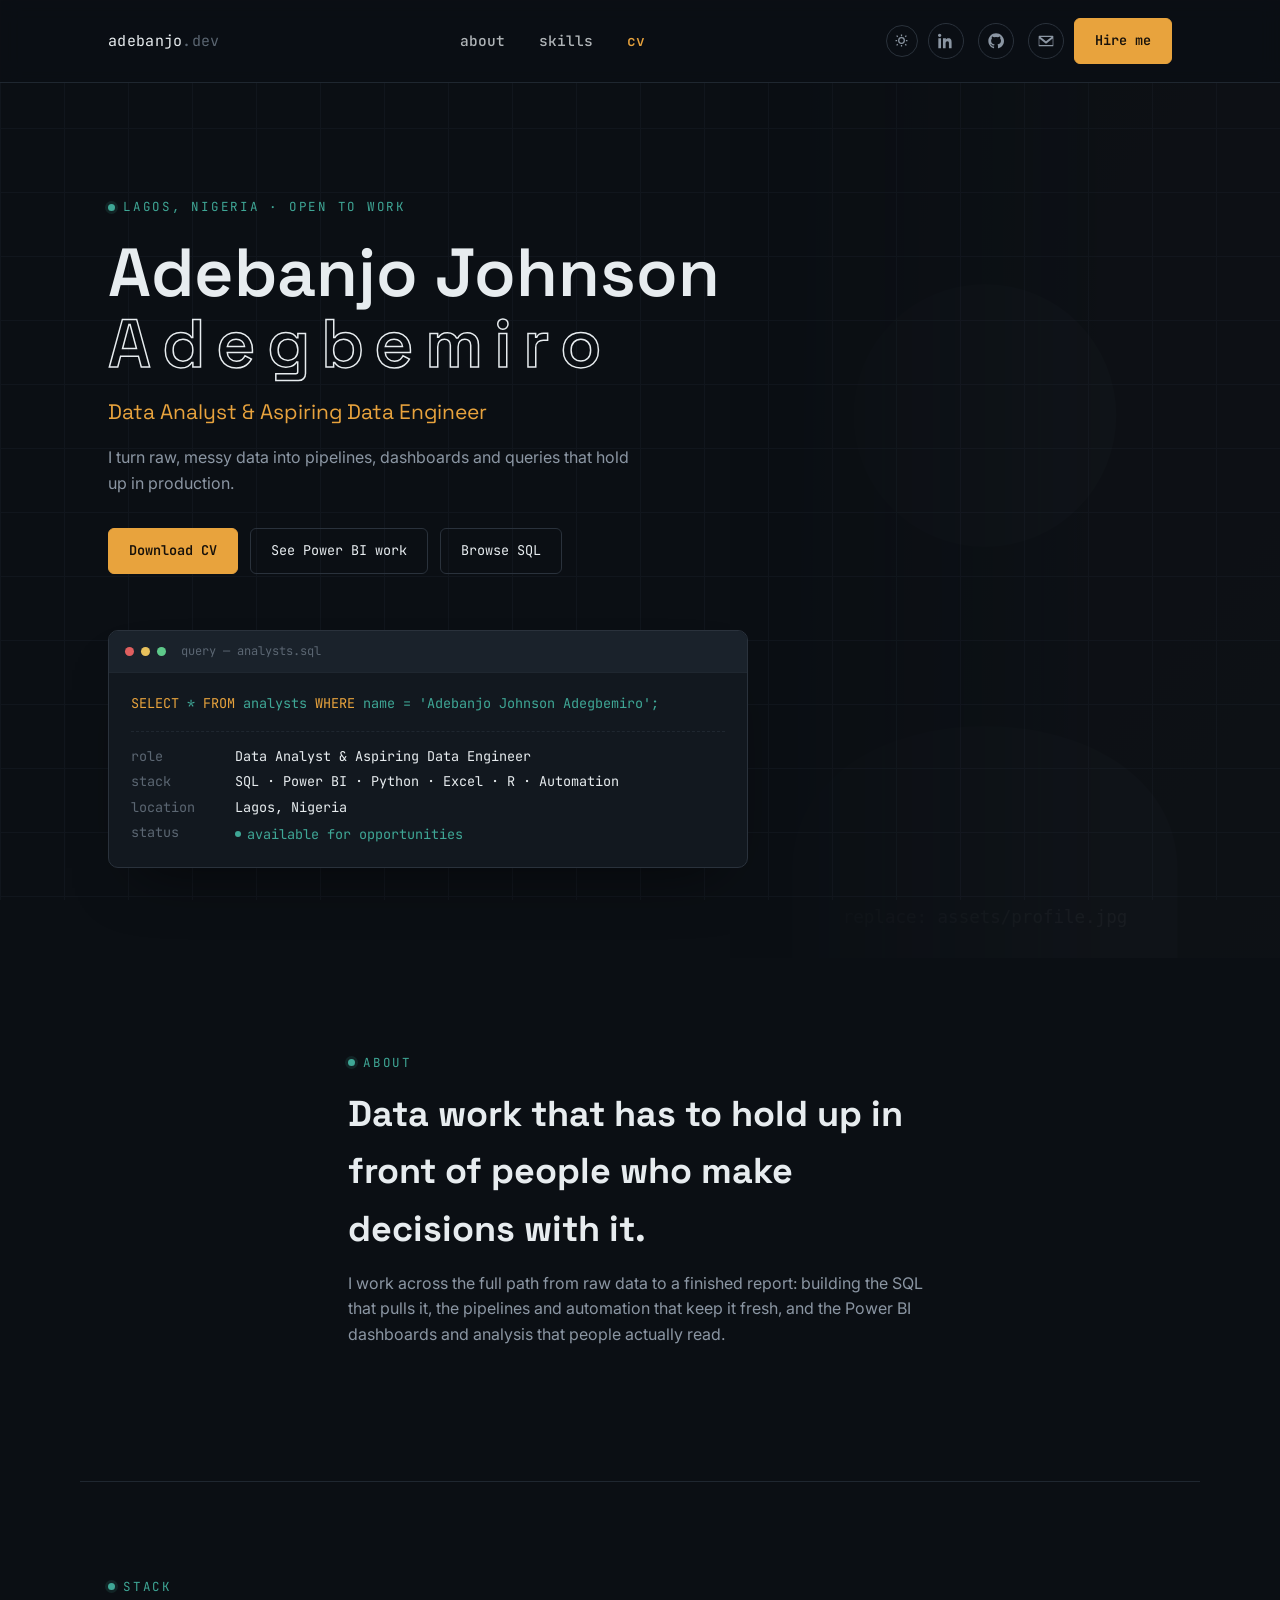
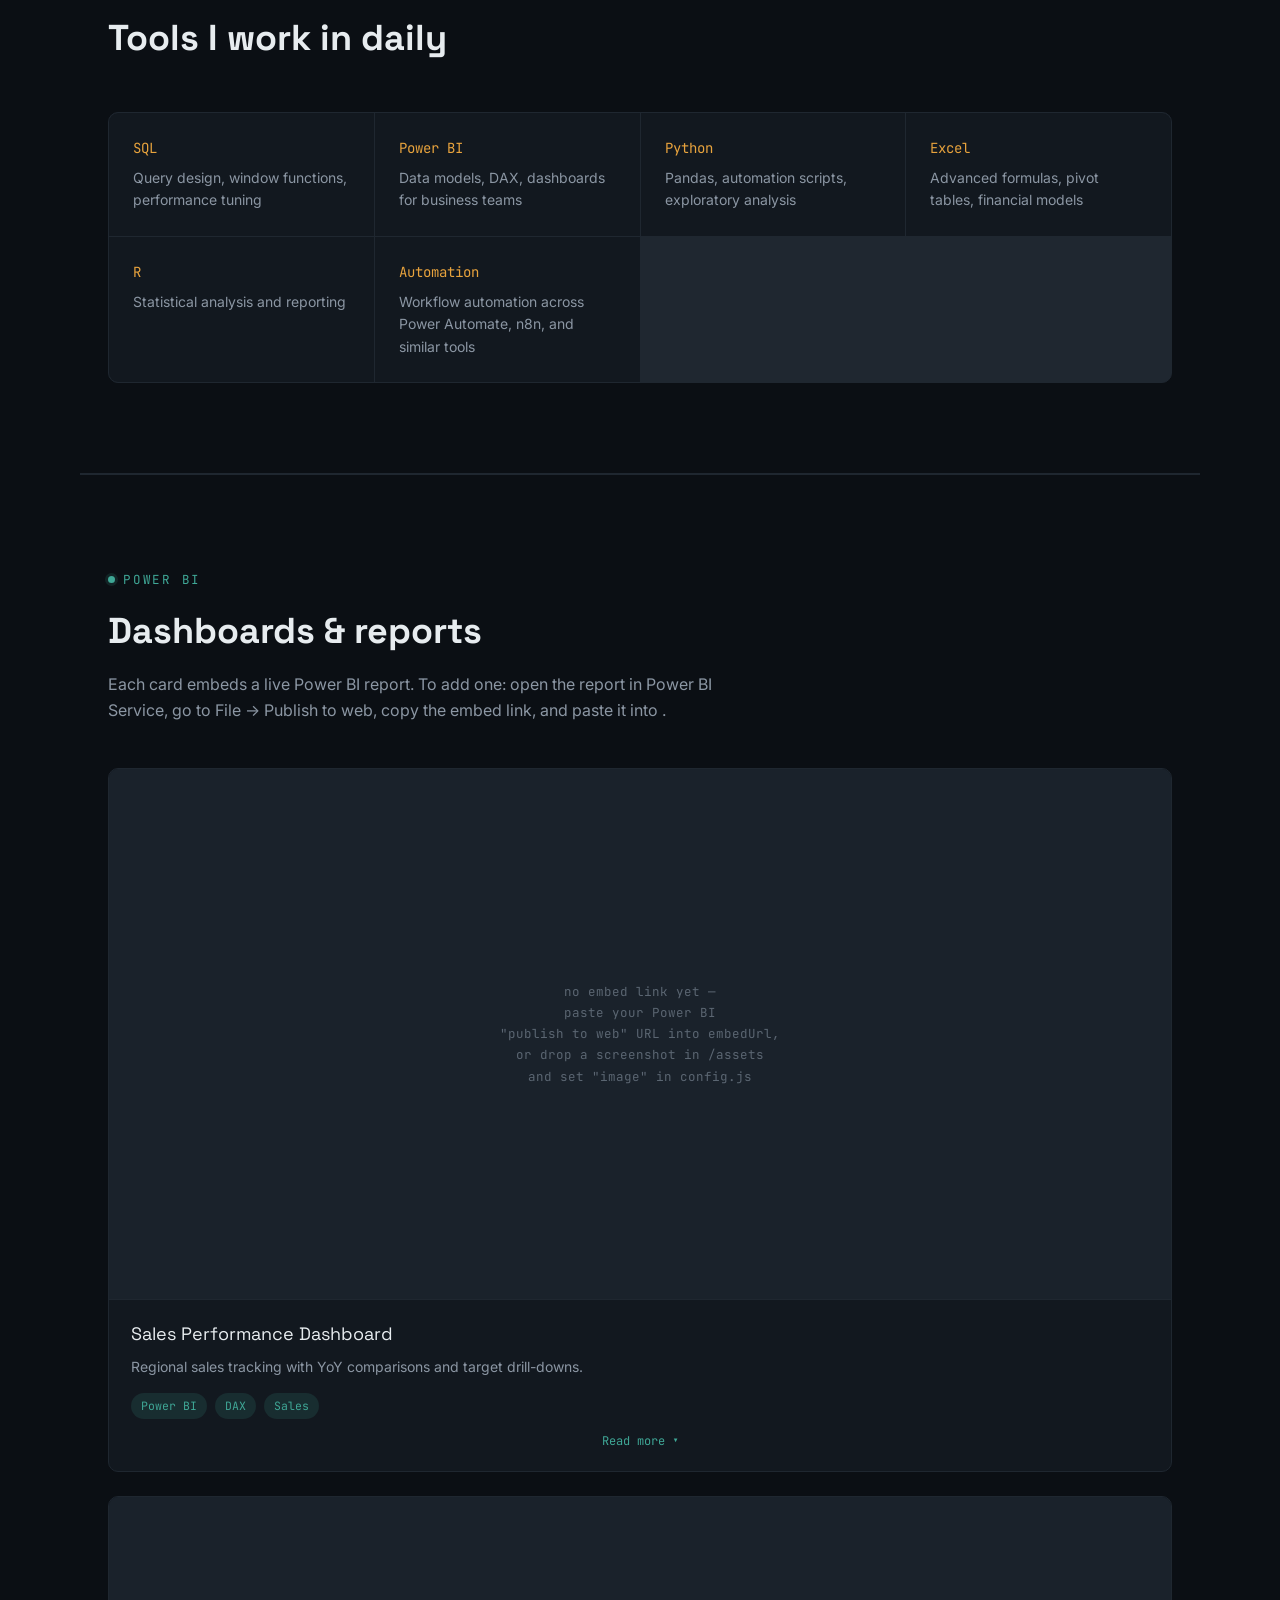
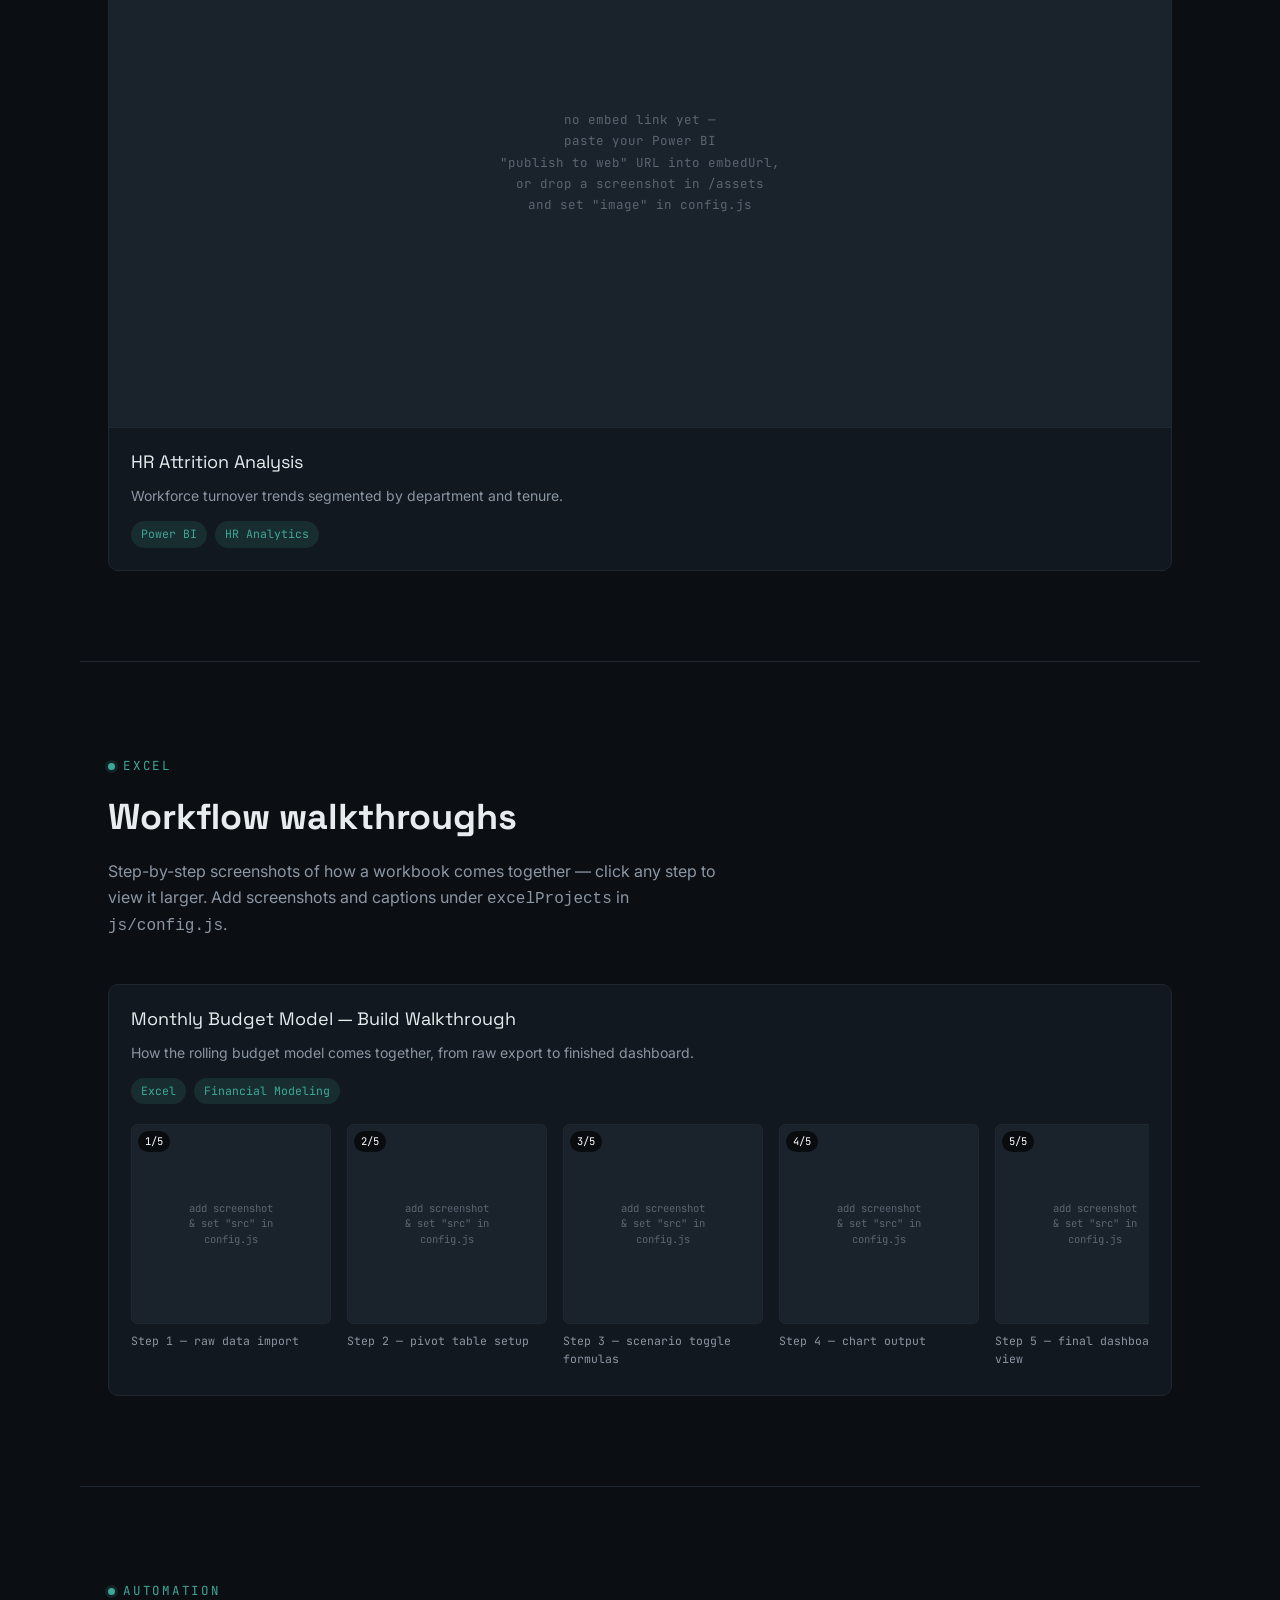
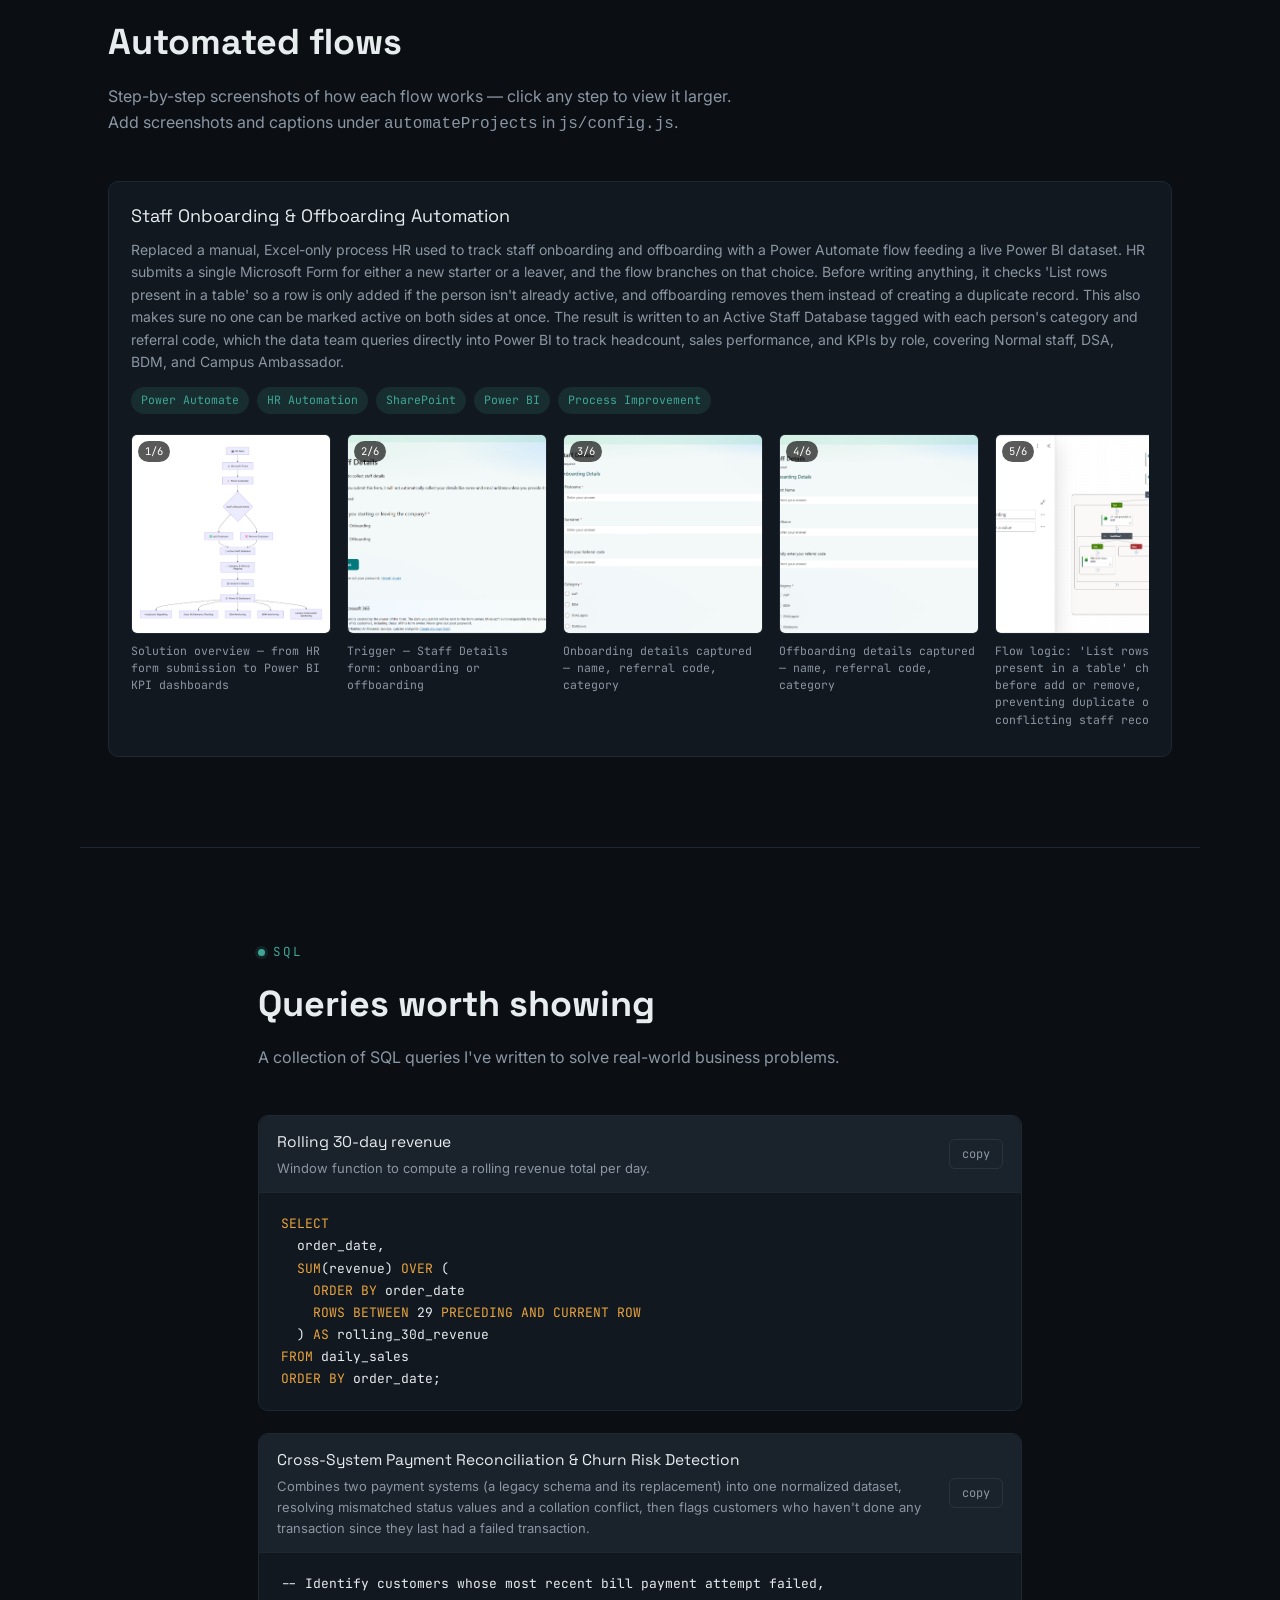
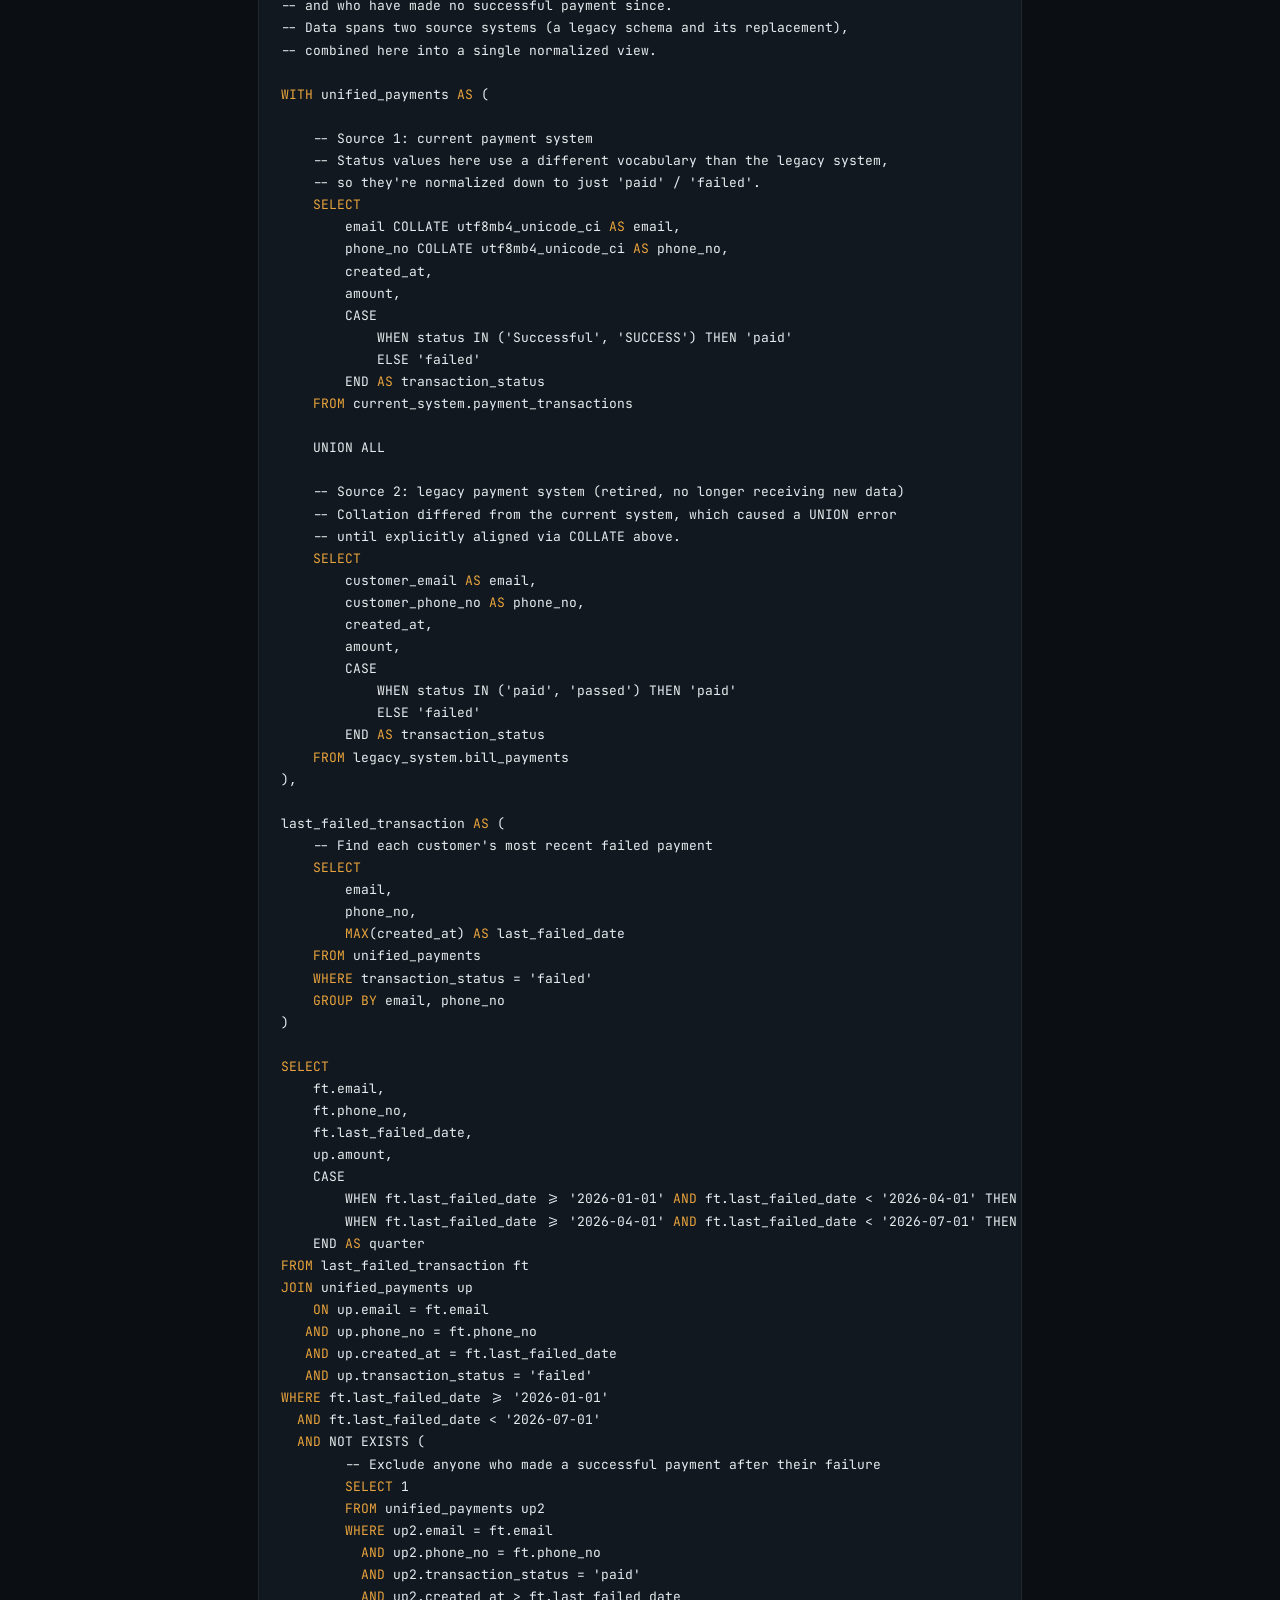
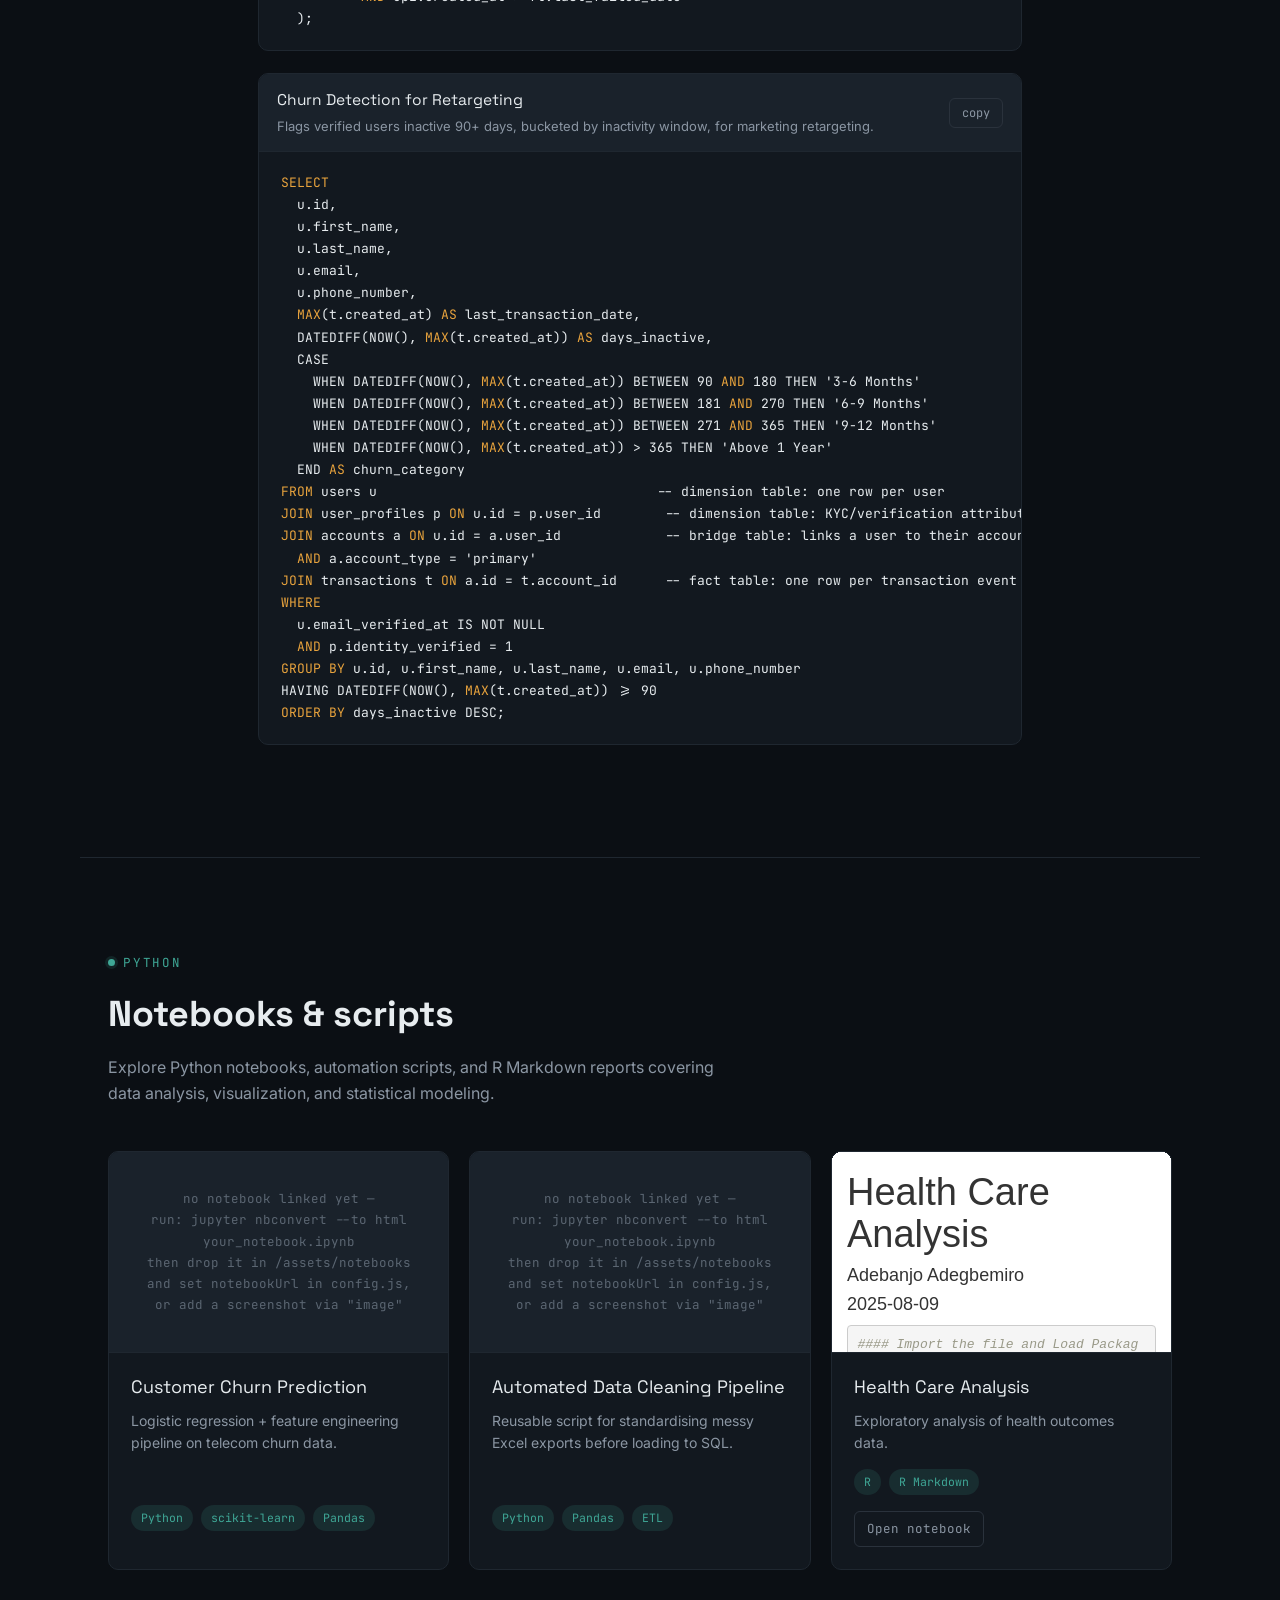
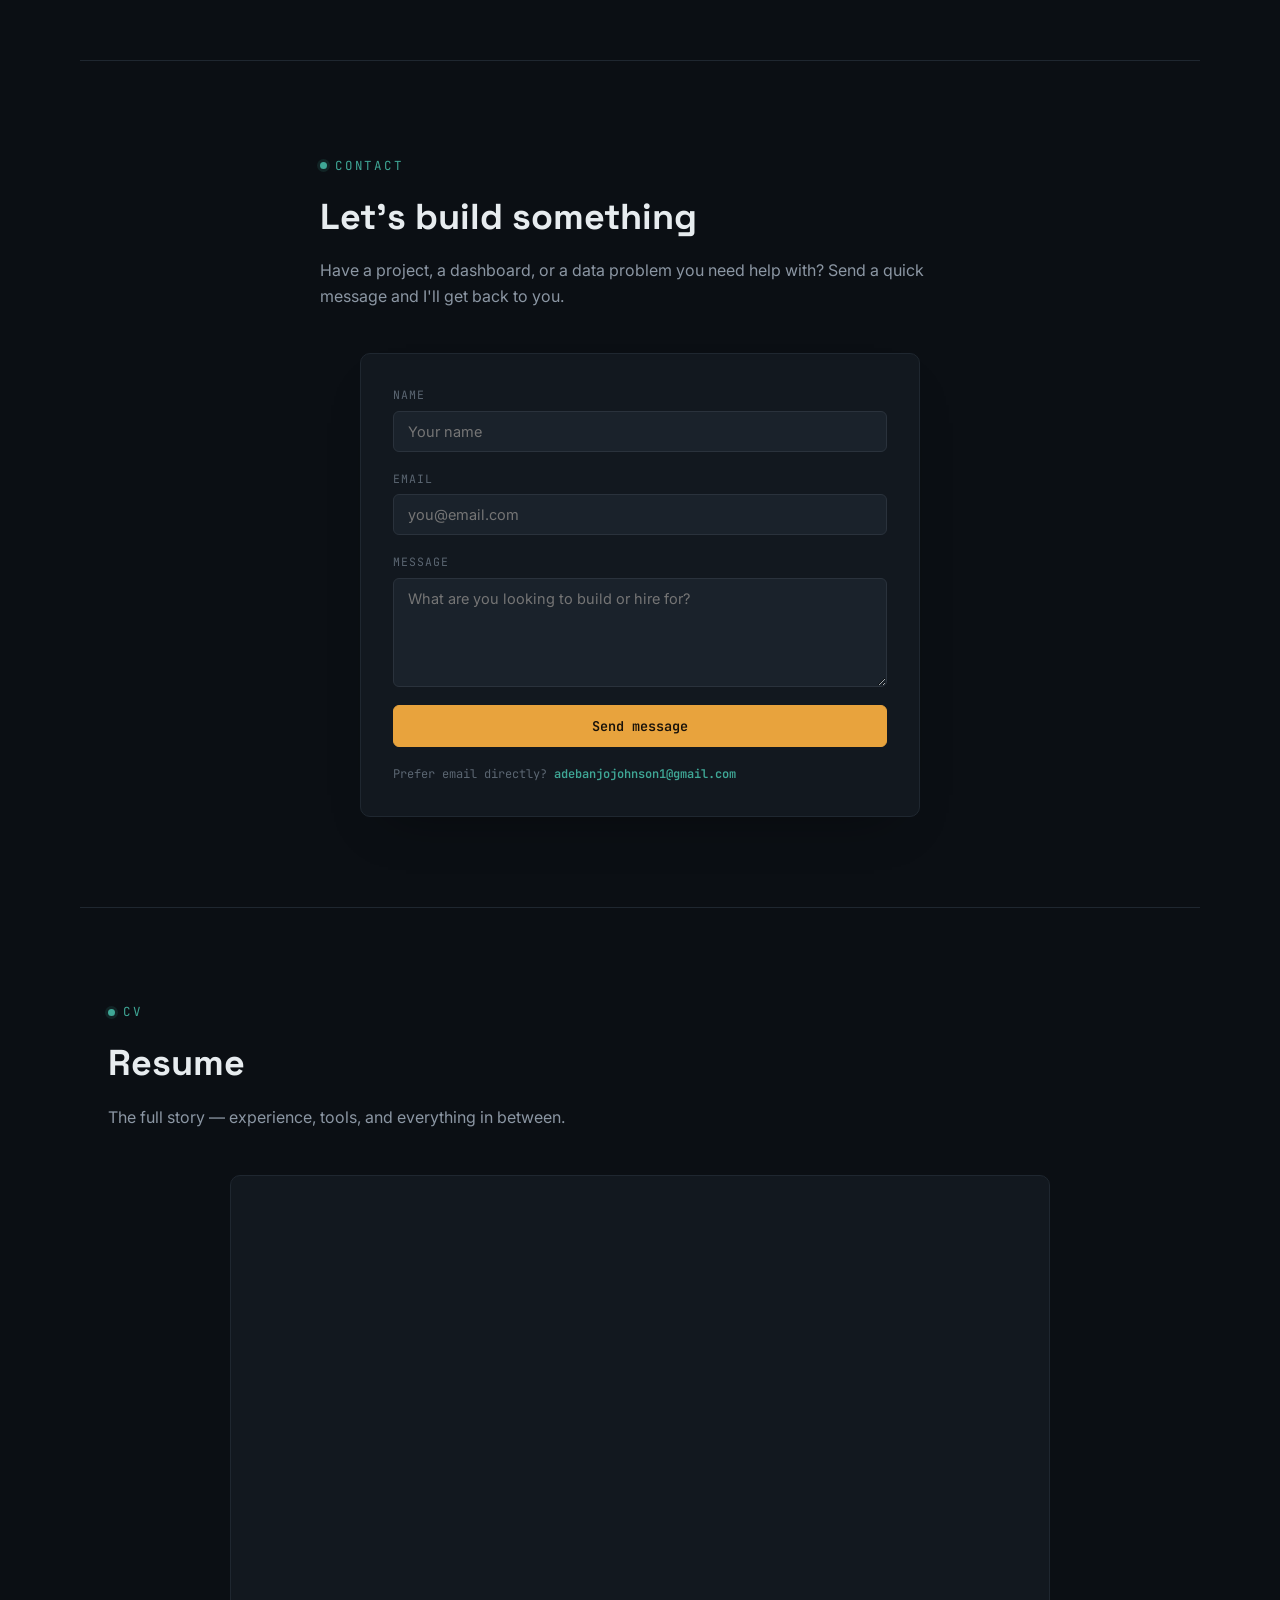
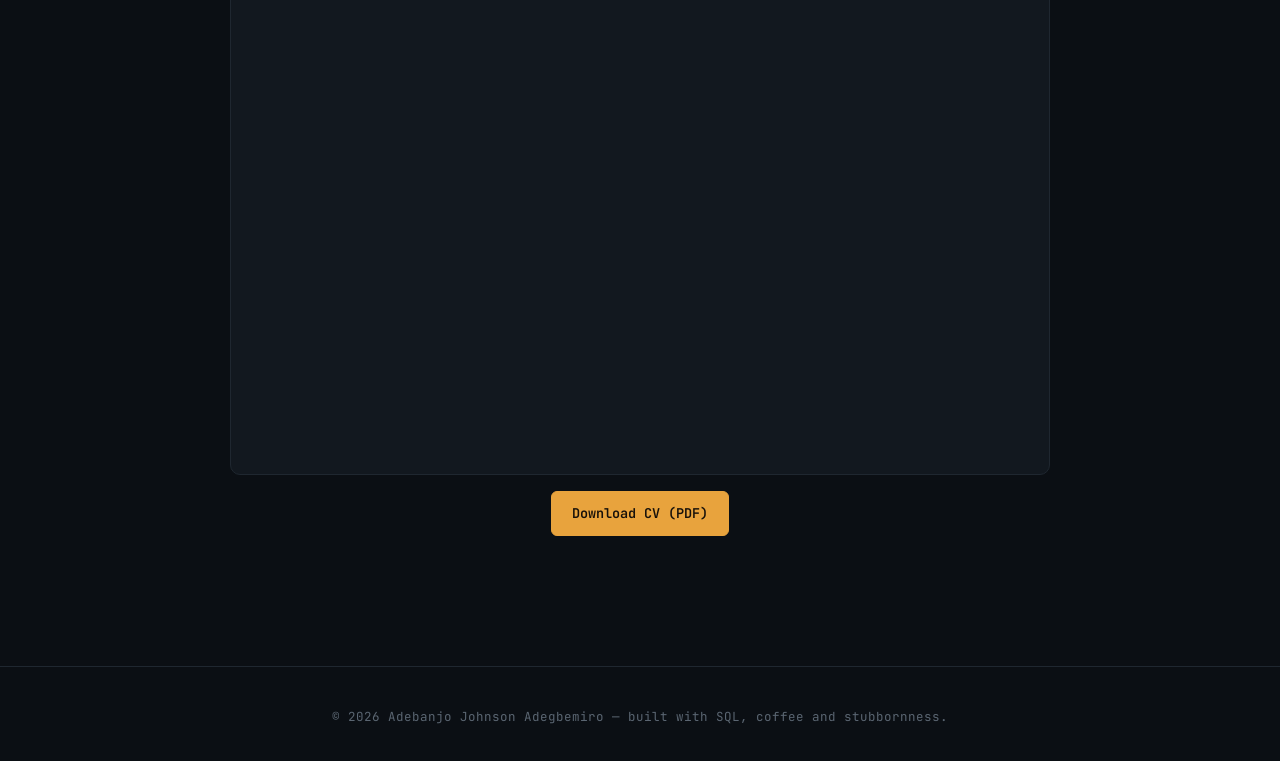
==== commit 4395c7db: "The changes made were for automation folders" ====
--- a/index.html
+++ b/index.html
@@ -67,8 +67,7 @@
       <h2 class="section-title">Dashboards &amp; reports</h2>
       <p class="section-desc">
         Each card embeds a live Power BI report. To add one: open the report in Power BI Service,
-        go to File → Publish to web, copy the embed link, and paste it into <code>powerbiProjects</code>
-        in <code>js/config.js</code>.
+        go to File → Publish to web, copy the embed link, and paste it into .
       </p>
     </div>
     <div class="stack-grid" id="powerbi-mount"></div>
@@ -96,7 +95,7 @@
 <section class="section no-print" id="automate">
   <div class="container">
     <div class="section-head reveal">
-      <span class="eyebrow">power automate</span>
+      <span class="eyebrow">Automation</span>
       <h2 class="section-title">Automated flows</h2>
       <p class="section-desc">
         Step-by-step screenshots of how each flow works — click any step to view it larger.
@@ -115,8 +114,7 @@
       <span class="eyebrow">sql</span>
       <h2 class="section-title">Queries worth showing</h2>
       <p class="section-desc">
-        Add, edit, or remove entries in <code>sqlSnippets</code> inside <code>js/config.js</code> —
-        this section rebuilds itself from that list.
+       A collection of SQL queries I've written to solve real-world business problems.
       </p>
     </div>
     <div id="sql-mount"></div>
@@ -131,10 +129,7 @@
       <span class="eyebrow">python</span>
       <h2 class="section-title">Notebooks &amp; scripts</h2>
       <p class="section-desc">
-        Convert a notebook with <code>jupyter nbconvert --to html your_notebook.ipynb</code>, drop the
-        output into <code>assets/notebooks/</code>, then point <code>notebookUrl</code> at it in
-        <code>js/config.js</code>. R Markdown work lives here too — knit to PDF and link it the same way.
-      </p>
+       Explore Python notebooks, automation scripts, and R Markdown reports covering data analysis, visualization, and statistical modeling.
     </div>
     <div class="card-grid" id="python-mount"></div>
   </div>
